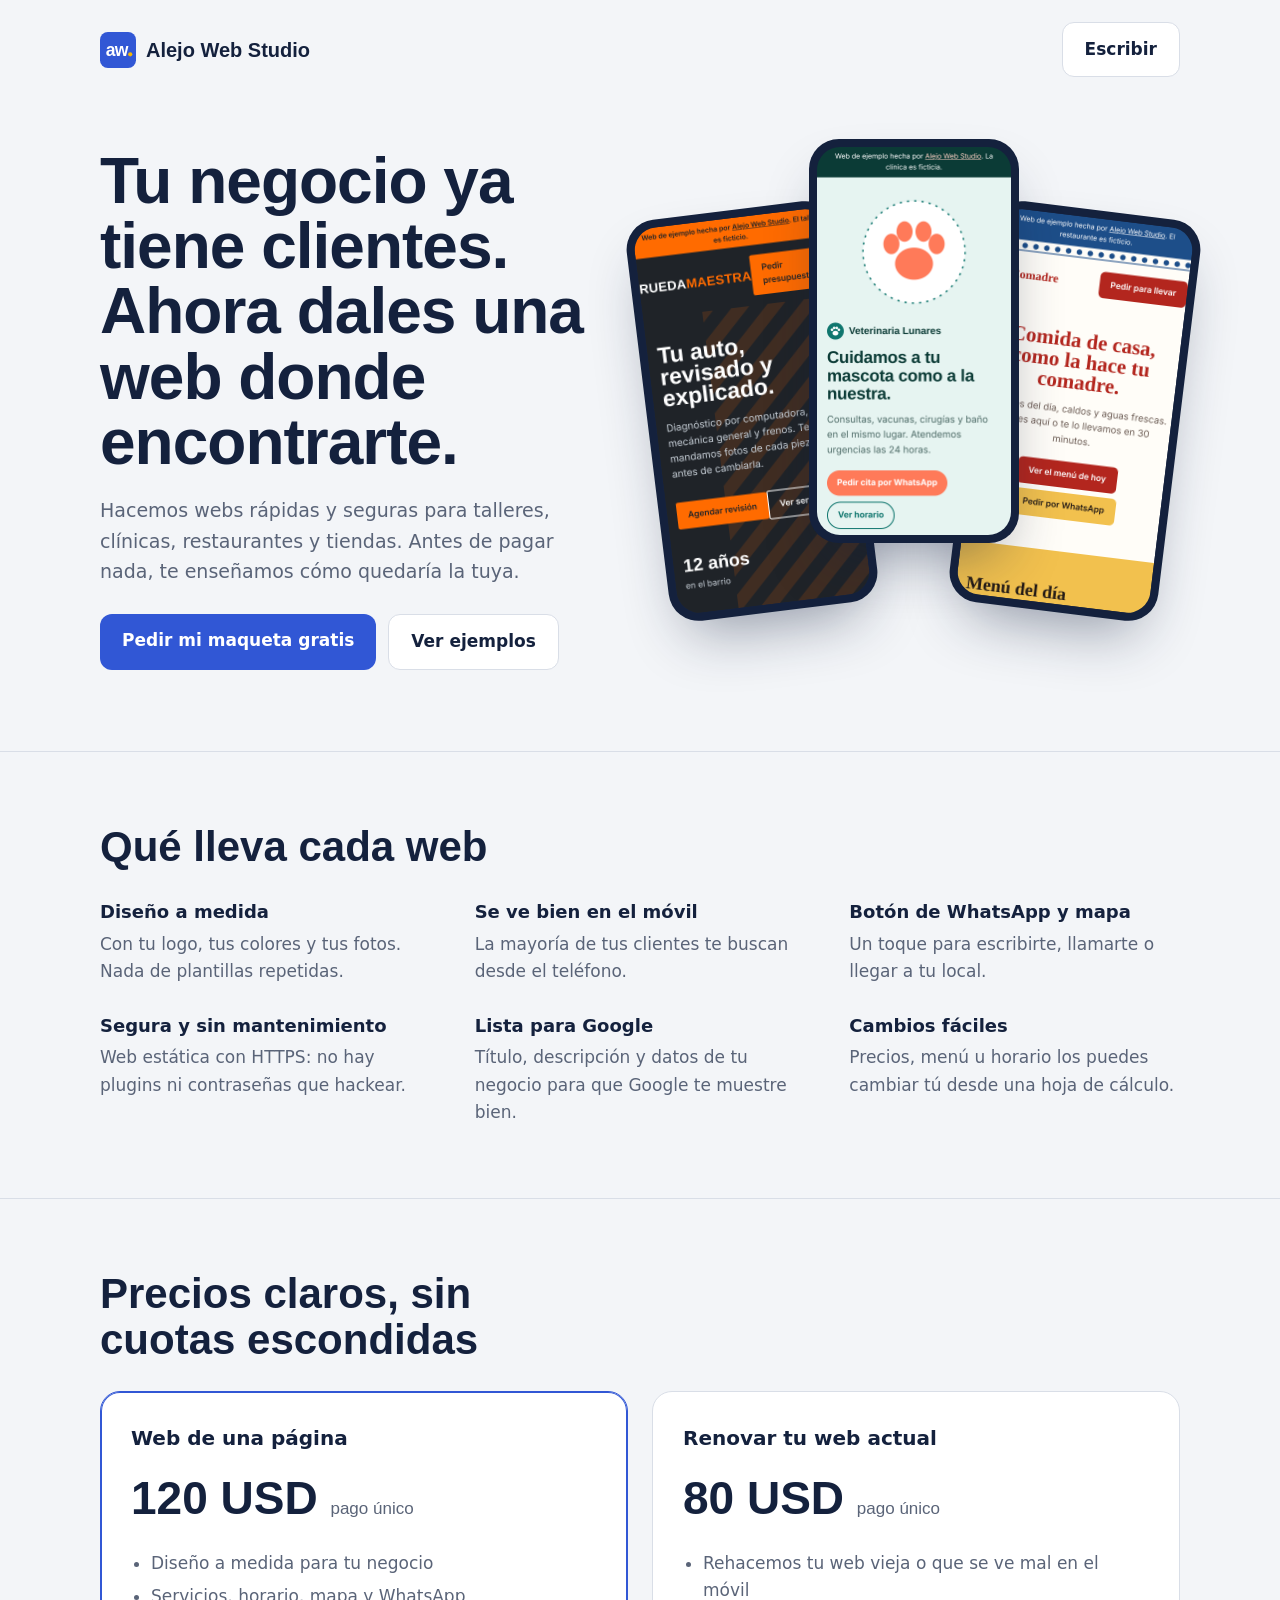
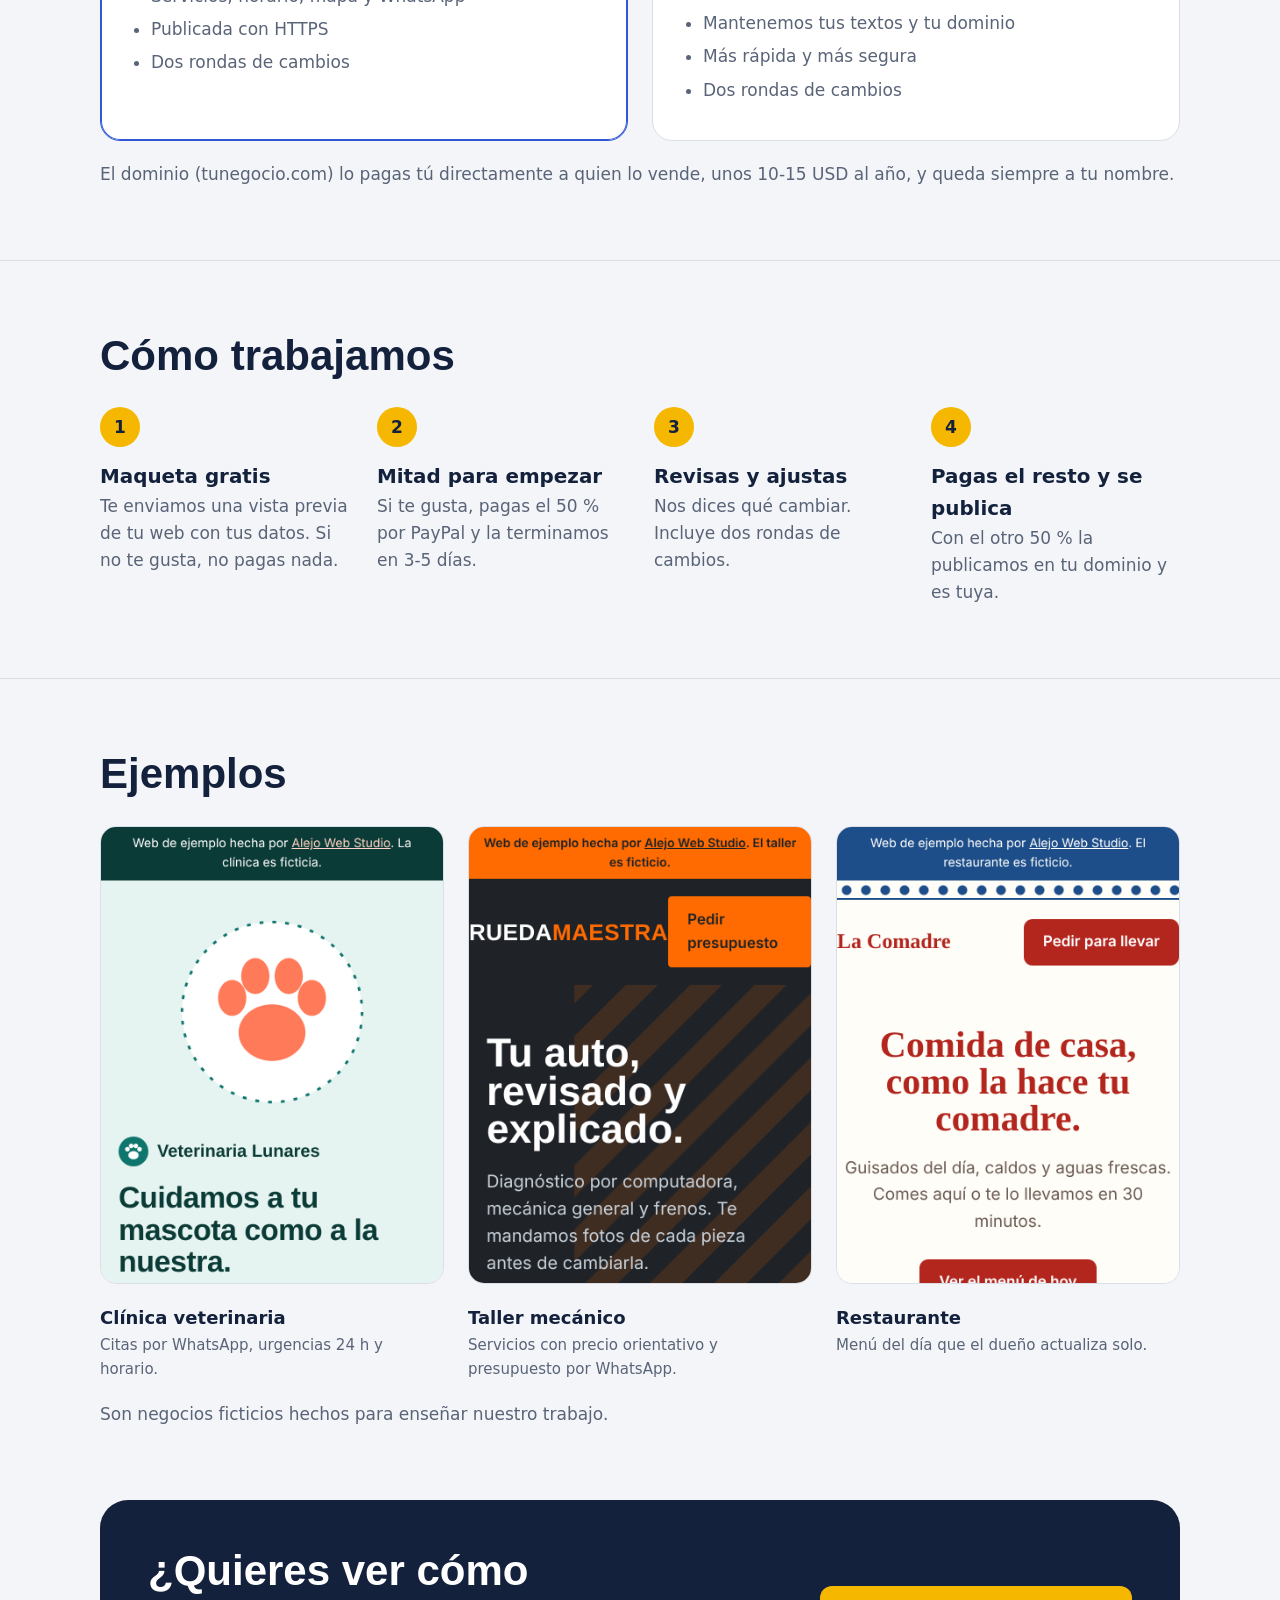
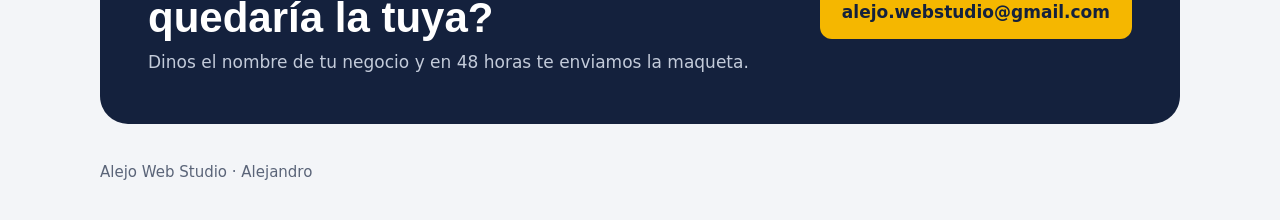
==== index.html @ 797b1cc1 "Add files via upload" ====
<!doctype html>
<html lang="es">
<head>
<meta charset="utf-8">
<meta name="viewport" content="width=device-width, initial-scale=1">
<meta http-equiv="Content-Security-Policy" content="default-src 'self'; style-src 'self' 'unsafe-inline' https://fonts.googleapis.com; font-src https://fonts.gstatic.com; img-src 'self' data:; script-src 'none'; base-uri 'self'; form-action 'none'">
<meta name="referrer" content="strict-origin-when-cross-origin">
<title>Alejo Web Studio · Webs para pequeños negocios</title>
<meta name="description" content="Hacemos webs rápidas y seguras para pequeños negocios de Latinoamérica y España. Te enseñamos una maqueta gratis antes de pagar nada.">
<link rel="icon" href="img/logo.svg" type="image/svg+xml">
<meta property="og:title" content="Alejo Web Studio">
<meta property="og:description" content="Webs para pequeños negocios. Maqueta gratis antes de pagar.">
<meta property="og:image" content="img/logo.png">
<link rel="preconnect" href="https://fonts.googleapis.com"><link rel="preconnect" href="https://fonts.gstatic.com" crossorigin>
<link href="https://fonts.googleapis.com/css2?family=Bricolage+Grotesque:opsz,wght@12..96,600;12..96,800&family=Figtree:wght@400;500;600&display=swap" rel="stylesheet">
<style>
:root{--fog:#F3F5F8;--ink:#14213D;--cobalt:#3157D5;--marigold:#F5B700;--slate:#5A6478;--line:#D9DEE7;--white:#fff}
*{box-sizing:border-box;margin:0}
body{font-family:Figtree,system-ui,sans-serif;background:var(--fog);color:var(--ink);line-height:1.6;font-size:17px}
a{color:var(--cobalt)}
:focus-visible{outline:3px solid var(--marigold);outline-offset:3px}
.wrap{max-width:1120px;margin:0 auto;padding:0 20px}
nav{display:flex;justify-content:space-between;align-items:center;padding:22px 0}
.brand{display:flex;align-items:center;gap:10px;font-family:"Bricolage Grotesque",sans-serif;font-weight:800;font-size:20px;color:var(--ink);text-decoration:none}
.brand img{width:36px;height:36px}
.btn{display:inline-block;background:var(--cobalt);color:#fff;text-decoration:none;font-weight:600;padding:13px 22px;border-radius:12px}
.btn.soft{background:var(--white);color:var(--ink);border:1.5px solid var(--line)}
.hero{display:grid;grid-template-columns:1fr 1.05fr;gap:40px;align-items:center;padding:40px 0 72px}
h1{font-family:"Bricolage Grotesque",sans-serif;font-weight:800;font-size:clamp(38px,5.4vw,64px);line-height:1.02;letter-spacing:-1px}
.lead{font-size:19px;color:var(--slate);margin:20px 0 28px;max-width:38ch}
.hero .actions{display:flex;gap:12px;flex-wrap:wrap}
.phones{position:relative;height:540px}
.phone{position:absolute;width:210px;border-radius:30px;background:var(--ink);padding:8px;box-shadow:0 30px 60px -20px rgba(20,33,61,.45)}
.phone img{display:block;width:100%;border-radius:23px}
.phone:nth-child(1){left:0;top:70px;transform:rotate(-7deg)}
.phone:nth-child(2){left:calc(50% - 105px);top:0;z-index:2}
.phone:nth-child(3){right:0;top:70px;transform:rotate(7deg)}
section{padding:72px 0;border-top:1px solid var(--line)}
h2{font-family:"Bricolage Grotesque",sans-serif;font-weight:800;font-size:clamp(30px,3.6vw,42px);line-height:1.1;margin-bottom:28px;max-width:20ch}
.incl{display:grid;grid-template-columns:repeat(auto-fit,minmax(250px,1fr));gap:26px 44px}
.incl h3{font-size:18px;margin-bottom:4px}
.incl p{color:var(--slate)}
.prices{display:grid;grid-template-columns:1fr 1fr;gap:24px}
.plan{background:var(--white);border:1.5px solid var(--line);border-radius:20px;padding:30px}
.plan.main{border-color:var(--cobalt);box-shadow:inset 0 0 0 1px var(--cobalt)}
.plan h3{font-size:20px}
.amount{font-family:"Bricolage Grotesque",sans-serif;font-weight:800;font-size:46px;margin:8px 0 2px}
.amount small{font-size:17px;font-family:Figtree,sans-serif;font-weight:500;color:var(--slate)}
.plan ul{padding-left:20px;margin-top:14px;color:var(--slate)}
.plan li{margin:6px 0}
.extra{margin-top:20px;color:var(--slate)}
.steps{display:grid;grid-template-columns:repeat(4,1fr);gap:28px;counter-reset:s}
.steps div{counter-increment:s}
.steps div:before{content:counter(s);display:grid;place-items:center;width:40px;height:40px;border-radius:50%;background:var(--marigold);font-weight:800;margin-bottom:14px}
.steps p{color:var(--slate)}
.work{display:grid;grid-template-columns:repeat(3,1fr);gap:24px}
.work a{display:block;text-decoration:none;color:var(--ink)}
.work img{width:100%;aspect-ratio:3/4;object-fit:cover;object-position:top;border-radius:16px;border:1.5px solid var(--line);background:#fff}
.work h3{margin-top:12px;font-size:18px}
.work p{color:var(--slate);font-size:15px}
.contact{background:var(--ink);color:#fff;border-radius:28px;padding:48px;display:flex;justify-content:space-between;align-items:center;gap:28px;flex-wrap:wrap}
.contact h2{margin:0 0 8px}
.contact p{color:#C3CBDA}
.contact .btn{background:var(--marigold);color:var(--ink)}
footer{padding:36px 0;color:var(--slate);font-size:15px}
@media (max-width:860px){.hero,.prices{grid-template-columns:1fr}.phones{height:420px}.phone{width:160px}.phone:nth-child(2){left:calc(50% - 80px)}.steps,.work{grid-template-columns:1fr 1fr}}
@media (max-width:520px){.steps,.work{grid-template-columns:1fr}.phones{height:340px}.phone{width:130px;border-radius:22px;padding:6px}.phone img{border-radius:17px}.phone:nth-child(2){left:calc(50% - 65px)}.contact{padding:30px}}
</style>
</head>
<body>
<div class="wrap">
  <nav>
    <a class="brand" href="./"><img src="img/logo.svg" alt="">Alejo Web Studio</a>
    <a class="btn soft" href="mailto:alejo.webstudio@gmail.com">Escribir</a>
  </nav>

  <div class="hero">
    <div>
      <h1>Tu negocio ya tiene clientes. Ahora dales una web donde encontrarte.</h1>
      <p class="lead">Hacemos webs rápidas y seguras para talleres, clínicas, restaurantes y tiendas. Antes de pagar nada, te enseñamos cómo quedaría la tuya.</p>
      <div class="actions">
        <a class="btn" href="mailto:alejo.webstudio@gmail.com?subject=Quiero%20ver%20la%20maqueta%20de%20mi%20web">Pedir mi maqueta gratis</a>
        <a class="btn soft" href="#ejemplos">Ver ejemplos</a>
      </div>
    </div>
    <div class="phones" aria-hidden="true">
      <div class="phone"><img src="img/taller.png" alt=""></div>
      <div class="phone"><img src="img/veterinaria.png" alt=""></div>
      <div class="phone"><img src="img/restaurante.png" alt=""></div>
    </div>
  </div>
</div>

<section>
  <div class="wrap">
    <h2>Qué lleva cada web</h2>
    <div class="incl">
      <div><h3>Diseño a medida</h3><p>Con tu logo, tus colores y tus fotos. Nada de plantillas repetidas.</p></div>
      <div><h3>Se ve bien en el móvil</h3><p>La mayoría de tus clientes te buscan desde el teléfono.</p></div>
      <div><h3>Botón de WhatsApp y mapa</h3><p>Un toque para escribirte, llamarte o llegar a tu local.</p></div>
      <div><h3>Segura y sin mantenimiento</h3><p>Web estática con HTTPS: no hay plugins ni contraseñas que hackear.</p></div>
      <div><h3>Lista para Google</h3><p>Título, descripción y datos de tu negocio para que Google te muestre bien.</p></div>
      <div><h3>Cambios fáciles</h3><p>Precios, menú u horario los puedes cambiar tú desde una hoja de cálculo.</p></div>
    </div>
  </div>
</section>

<section>
  <div class="wrap">
    <h2>Precios claros, sin cuotas escondidas</h2>
    <div class="prices">
      <div class="plan main">
        <h3>Web de una página</h3>
        <p class="amount">120 USD <small>pago único</small></p>
        <ul><li>Diseño a medida para tu negocio</li><li>Servicios, horario, mapa y WhatsApp</li><li>Publicada con HTTPS</li><li>Dos rondas de cambios</li></ul>
      </div>
      <div class="plan">
        <h3>Renovar tu web actual</h3>
        <p class="amount">80 USD <small>pago único</small></p>
        <ul><li>Rehacemos tu web vieja o que se ve mal en el móvil</li><li>Mantenemos tus textos y tu dominio</li><li>Más rápida y más segura</li><li>Dos rondas de cambios</li></ul>
      </div>
    </div>
    <p class="extra">El dominio (tunegocio.com) lo pagas tú directamente a quien lo vende, unos 10-15 USD al año, y queda siempre a tu nombre.</p>
  </div>
</section>

<section>
  <div class="wrap">
    <h2>Cómo trabajamos</h2>
    <div class="steps">
      <div><h3>Maqueta gratis</h3><p>Te enviamos una vista previa de tu web con tus datos. Si no te gusta, no pagas nada.</p></div>
      <div><h3>Mitad para empezar</h3><p>Si te gusta, pagas el 50 % por PayPal y la terminamos en 3-5 días.</p></div>
      <div><h3>Revisas y ajustas</h3><p>Nos dices qué cambiar. Incluye dos rondas de cambios.</p></div>
      <div><h3>Pagas el resto y se publica</h3><p>Con el otro 50 % la publicamos en tu dominio y es tuya.</p></div>
    </div>
  </div>
</section>

<section id="ejemplos">
  <div class="wrap">
    <h2>Ejemplos</h2>
    <div class="work">
      <a href="demos/veterinaria/"><img src="img/veterinaria.png" alt="Web de ejemplo de una clínica veterinaria"><h3>Clínica veterinaria</h3><p>Citas por WhatsApp, urgencias 24 h y horario.</p></a>
      <a href="demos/taller/"><img src="img/taller.png" alt="Web de ejemplo de un taller mecánico"><h3>Taller mecánico</h3><p>Servicios con precio orientativo y presupuesto por WhatsApp.</p></a>
      <a href="demos/restaurante/"><img src="img/restaurante.png" alt="Web de ejemplo de un restaurante"><h3>Restaurante</h3><p>Menú del día que el dueño actualiza solo.</p></a>
    </div>
    <p class="extra">Son negocios ficticios hechos para enseñar nuestro trabajo.</p>
  </div>
</section>

<div class="wrap">
  <div class="contact">
    <div><h2>¿Quieres ver cómo quedaría la tuya?</h2><p>Dinos el nombre de tu negocio y en 48 horas te enviamos la maqueta.</p></div>
    <a class="btn" href="mailto:alejo.webstudio@gmail.com?subject=Quiero%20ver%20la%20maqueta%20de%20mi%20web">alejo.webstudio@gmail.com</a>
  </div>
</div>
<footer><div class="wrap">Alejo Web Studio · Alejandro</div></footer>
</body>
</html>
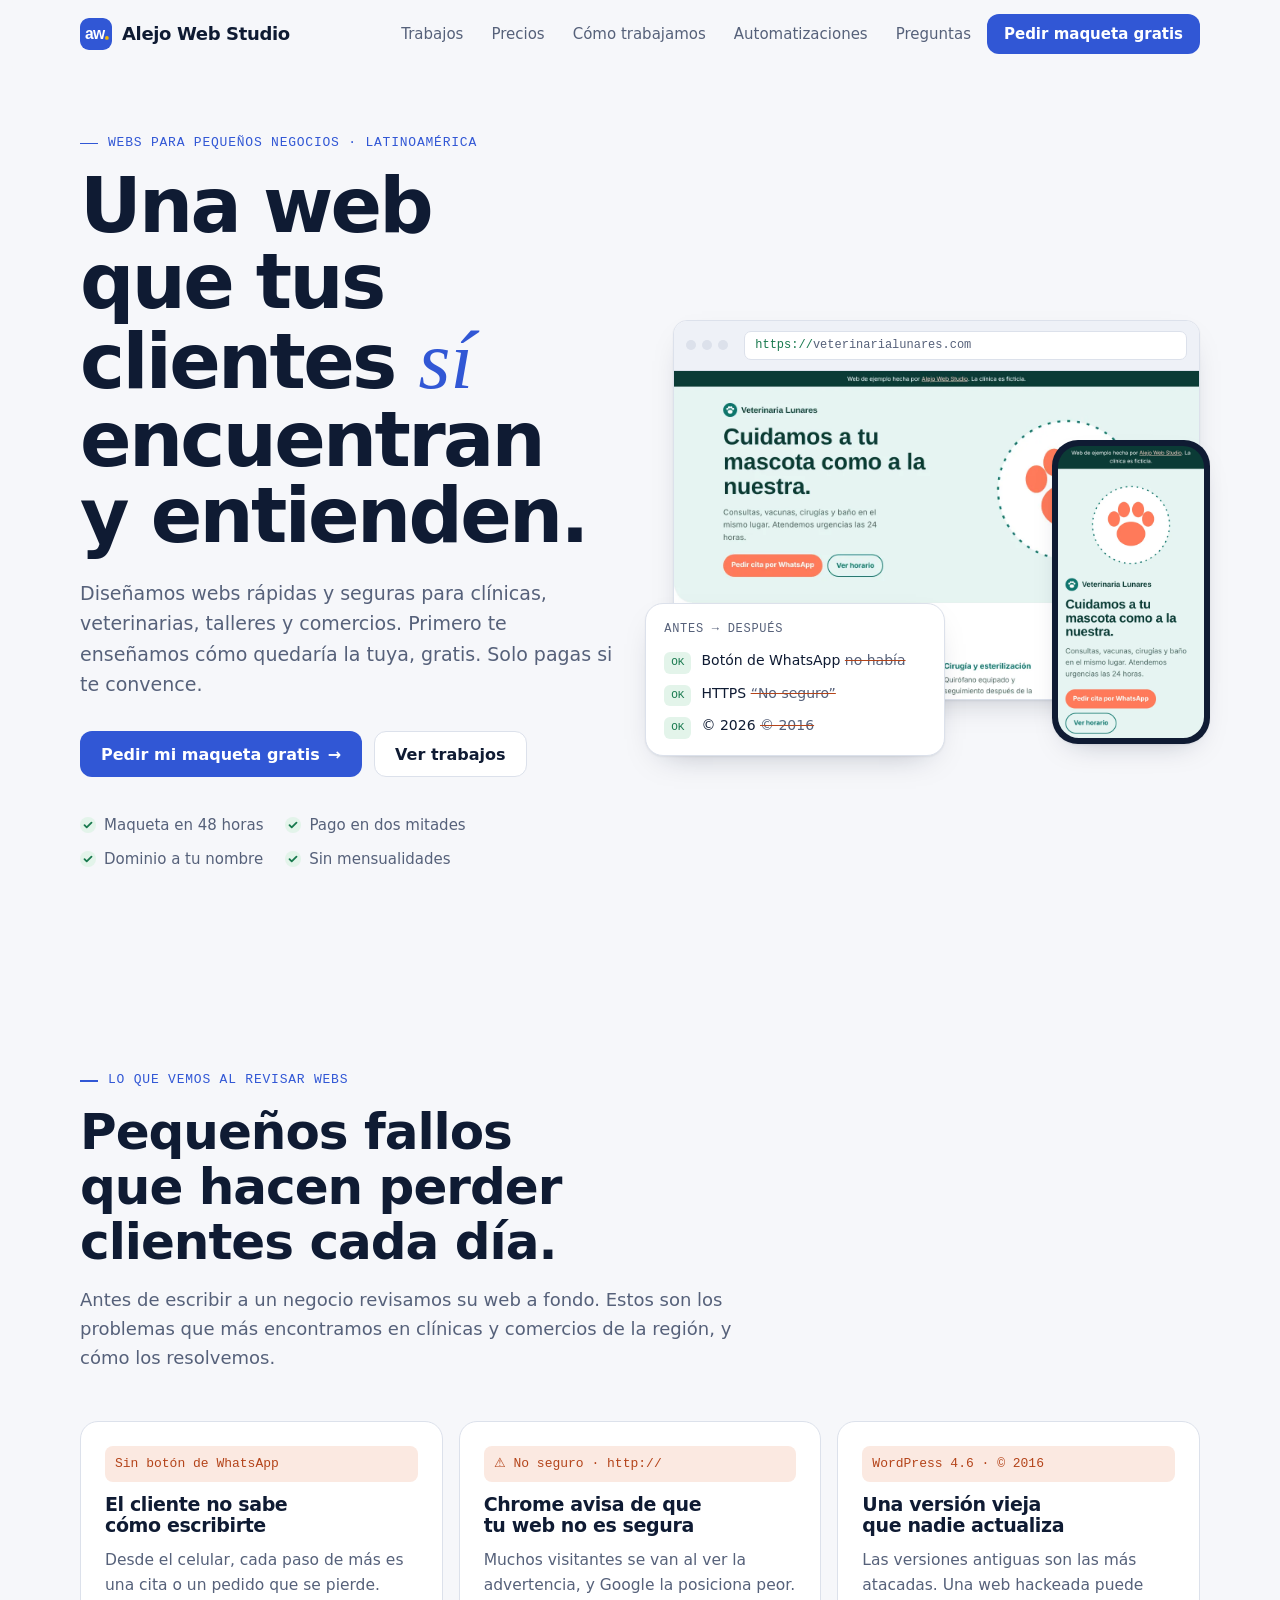
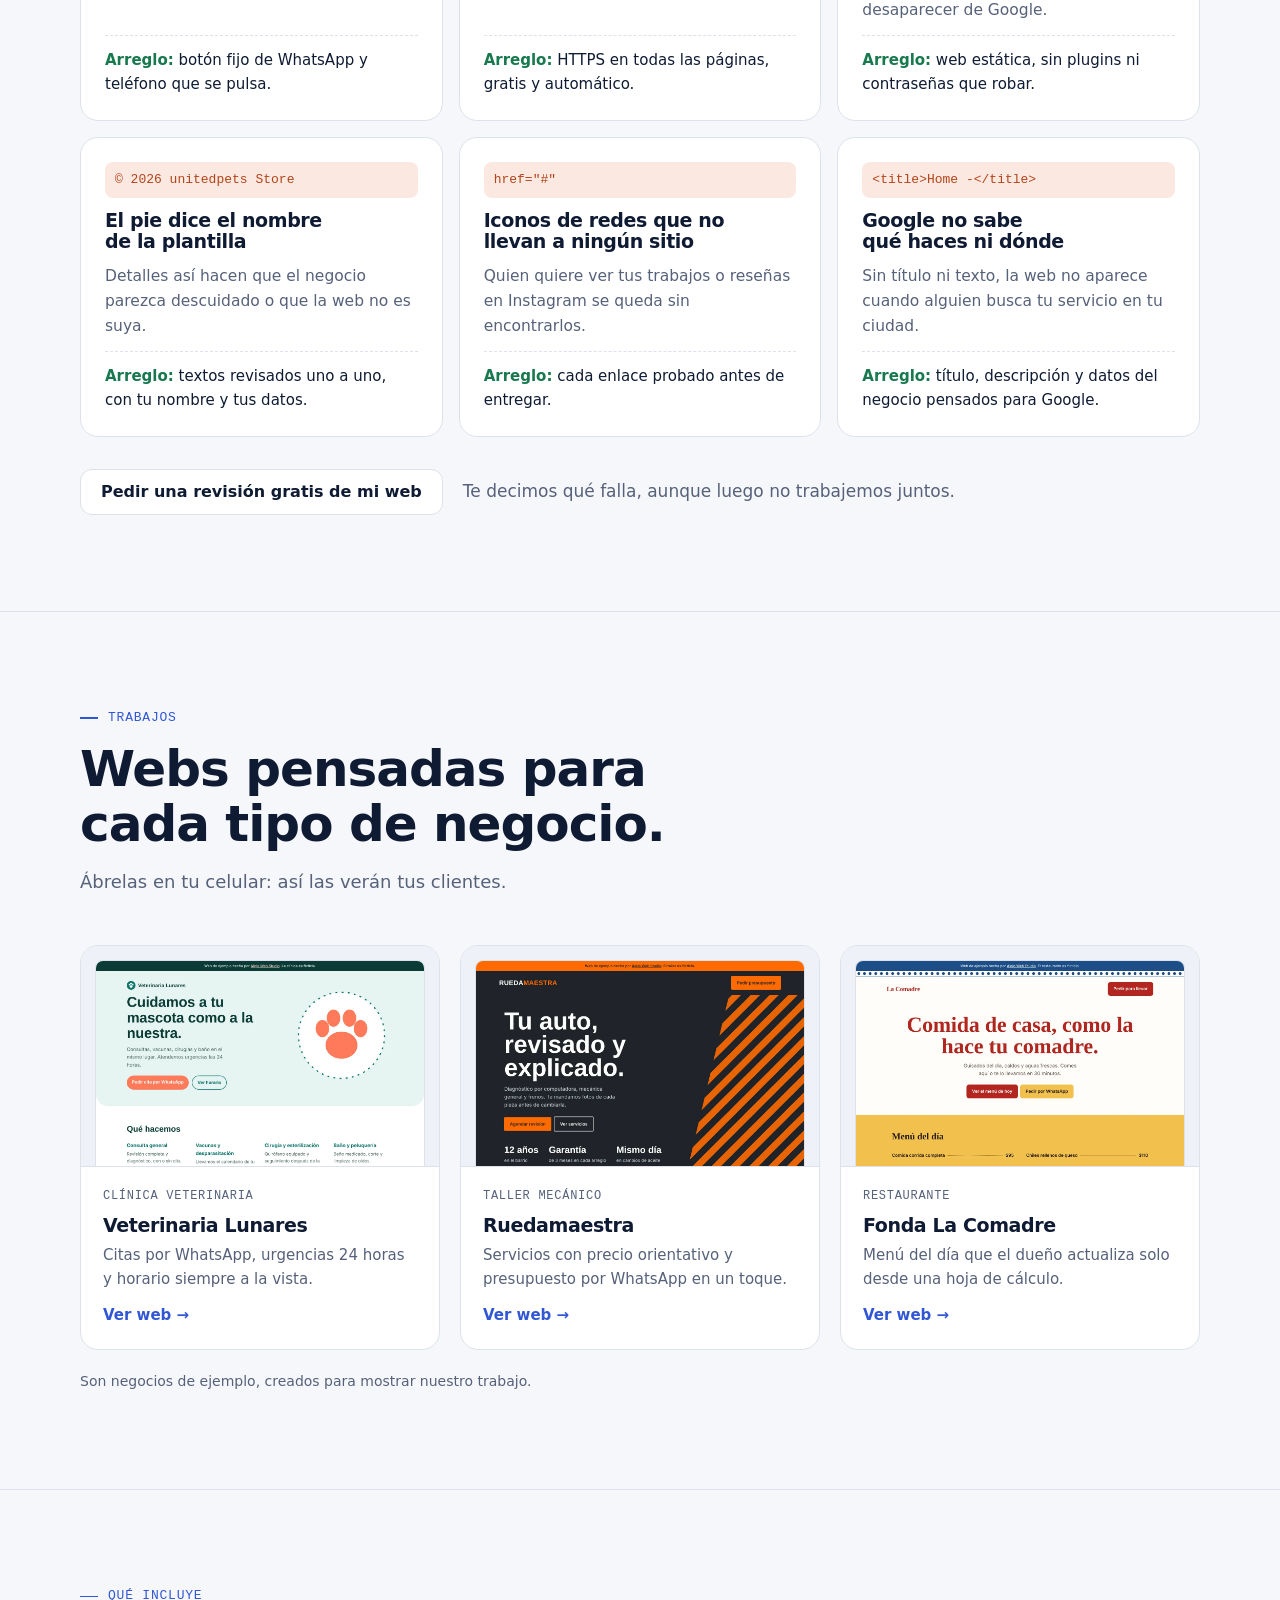
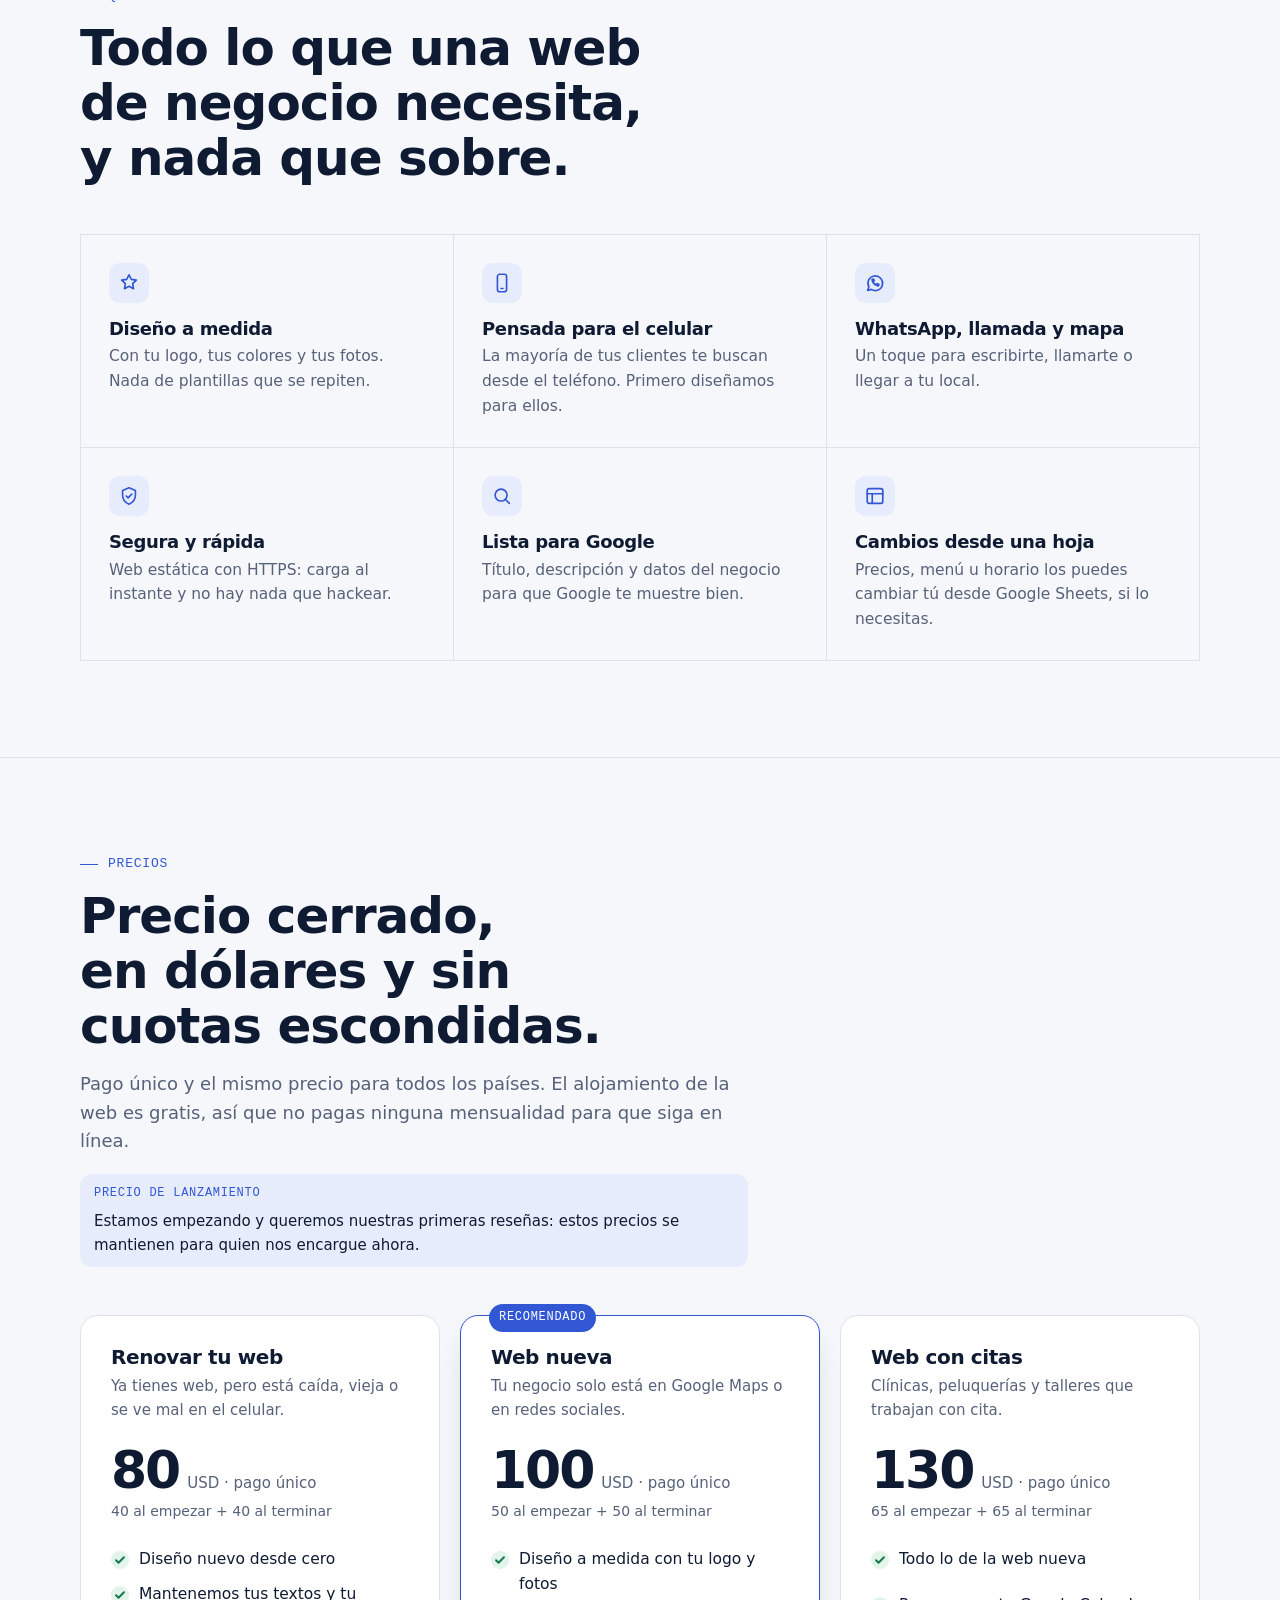
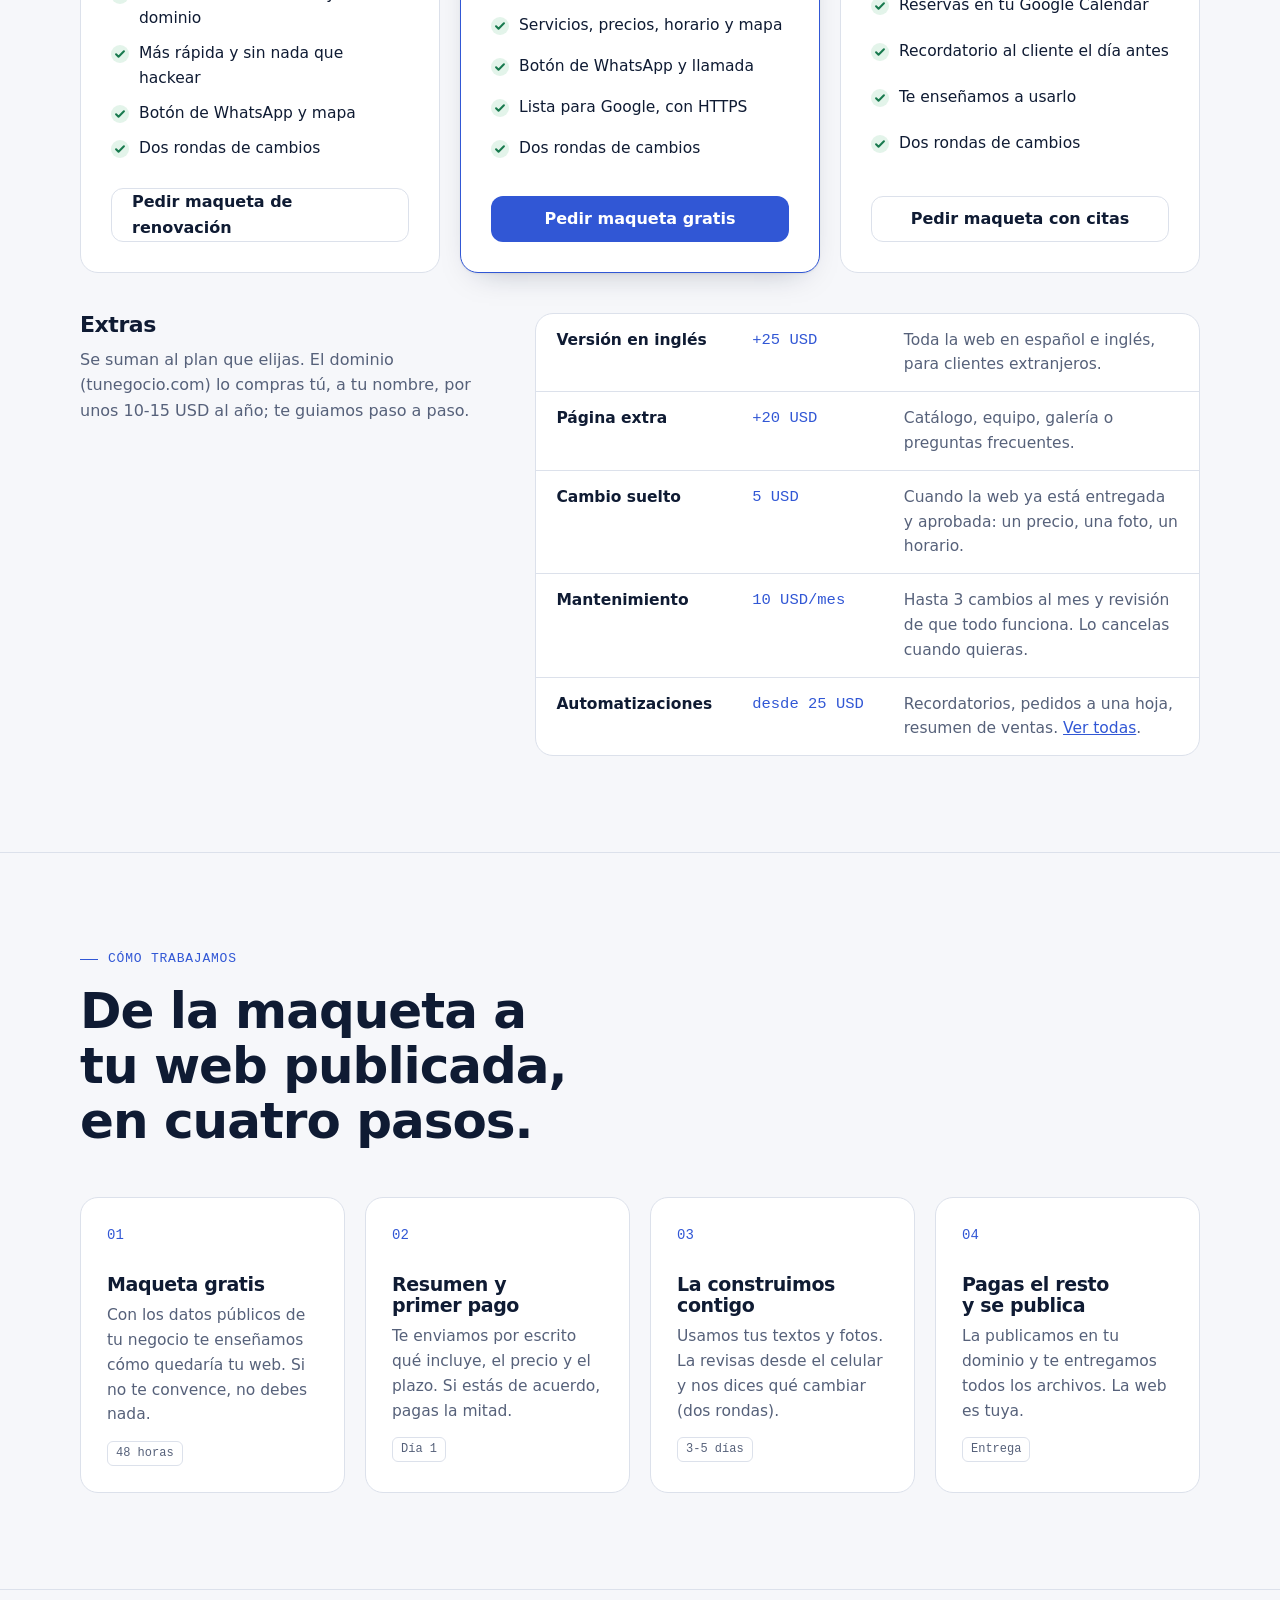
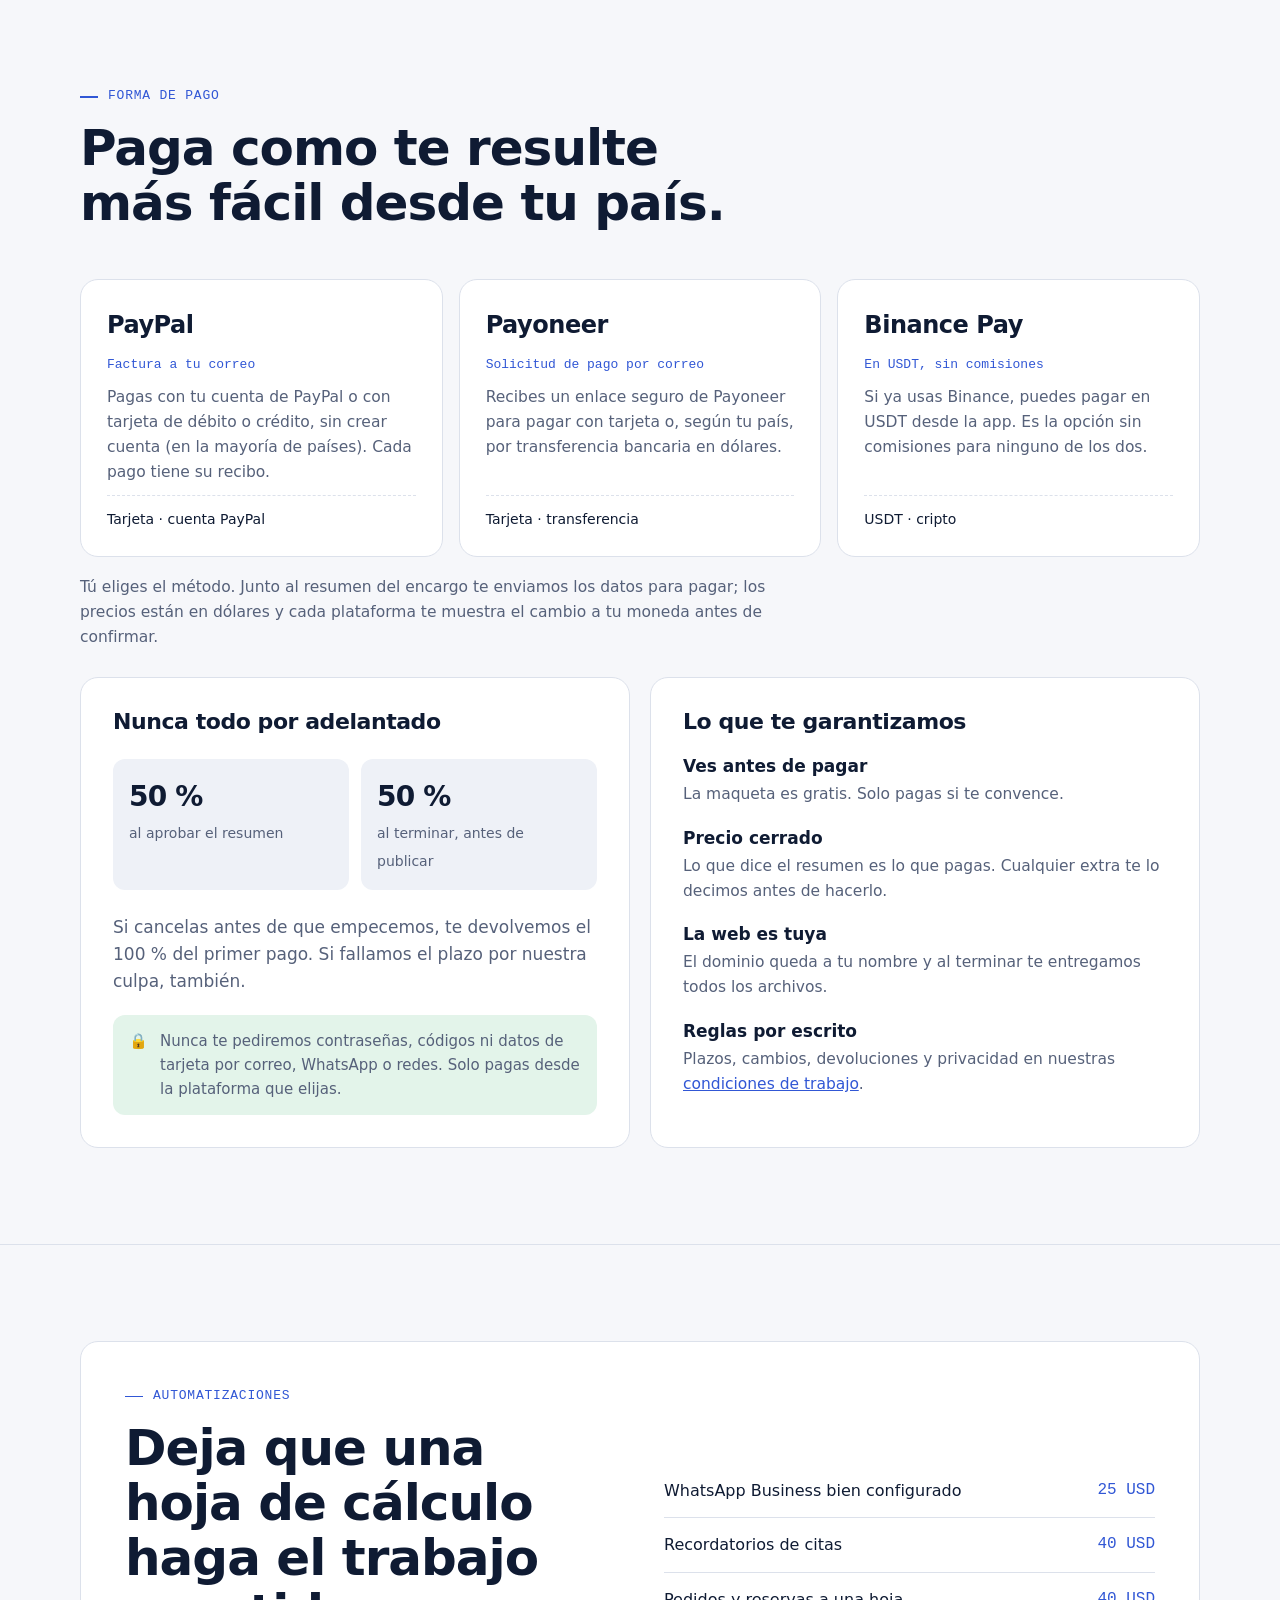
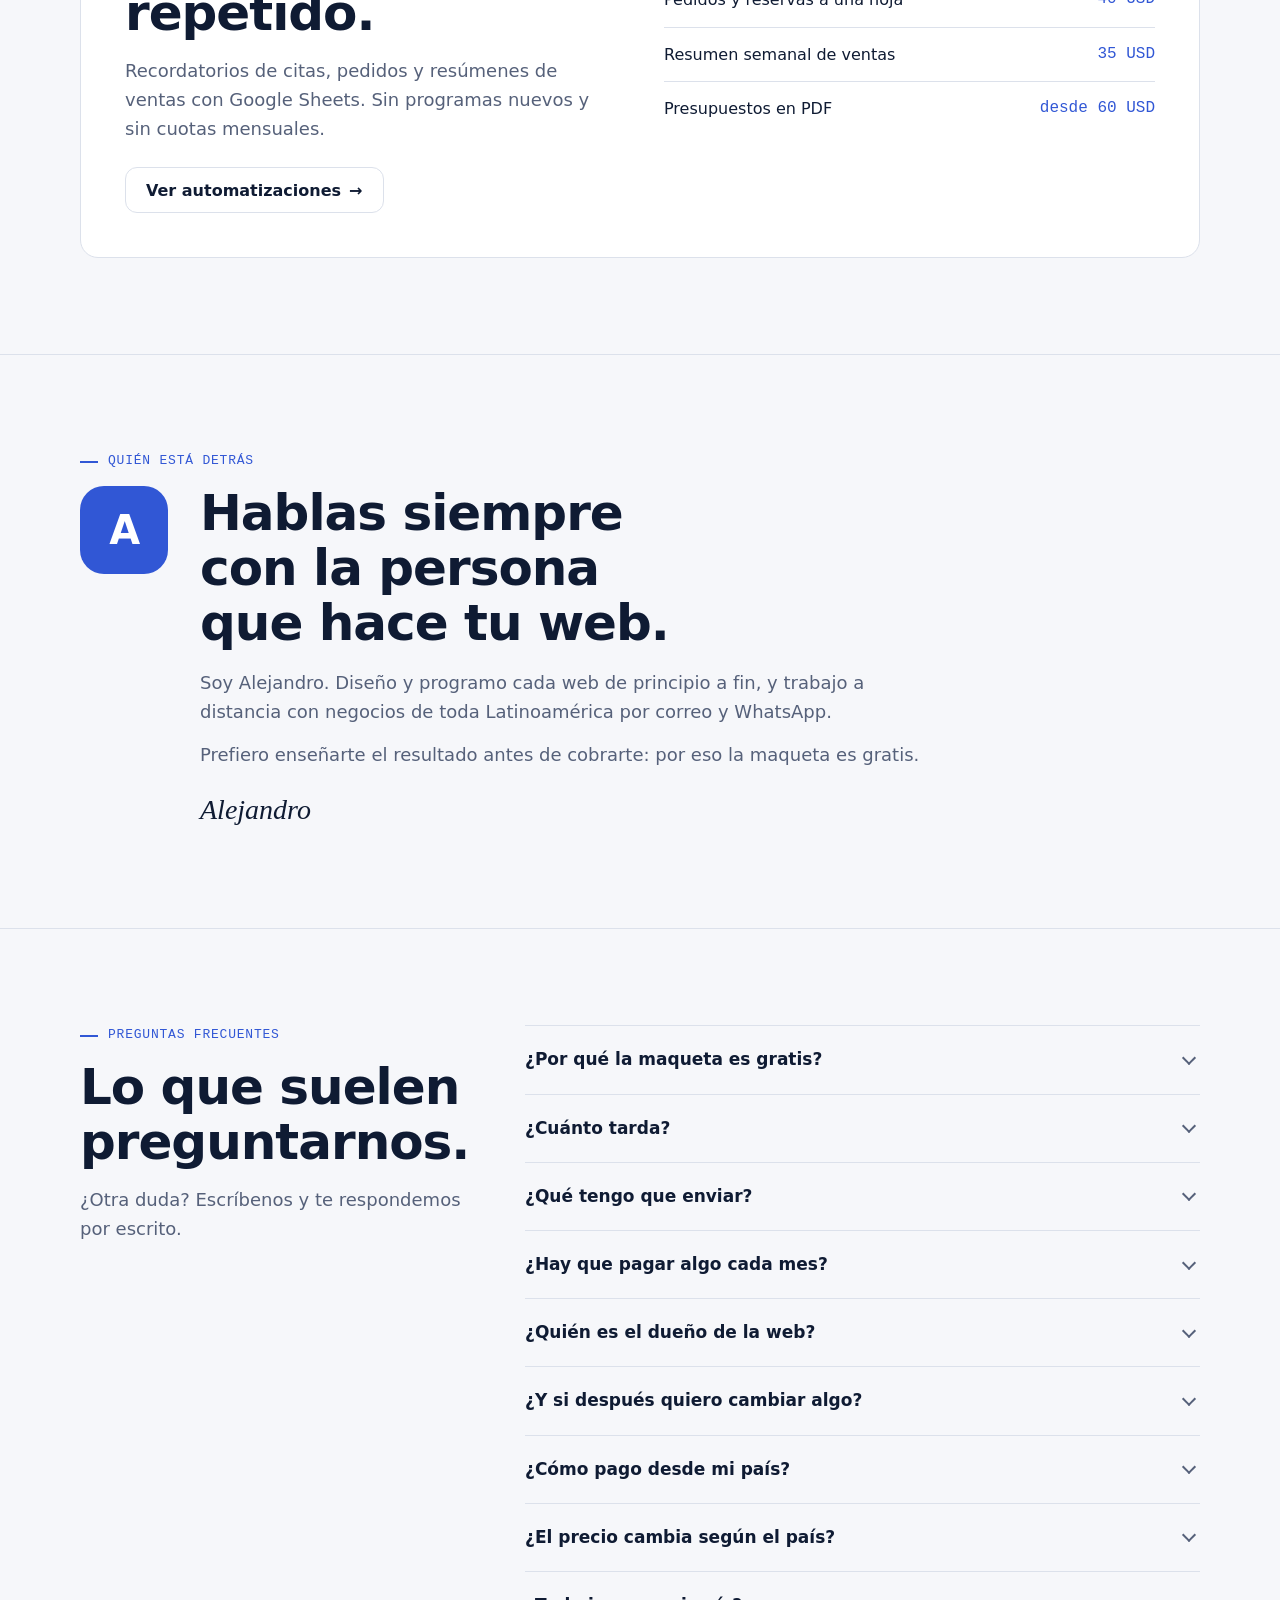
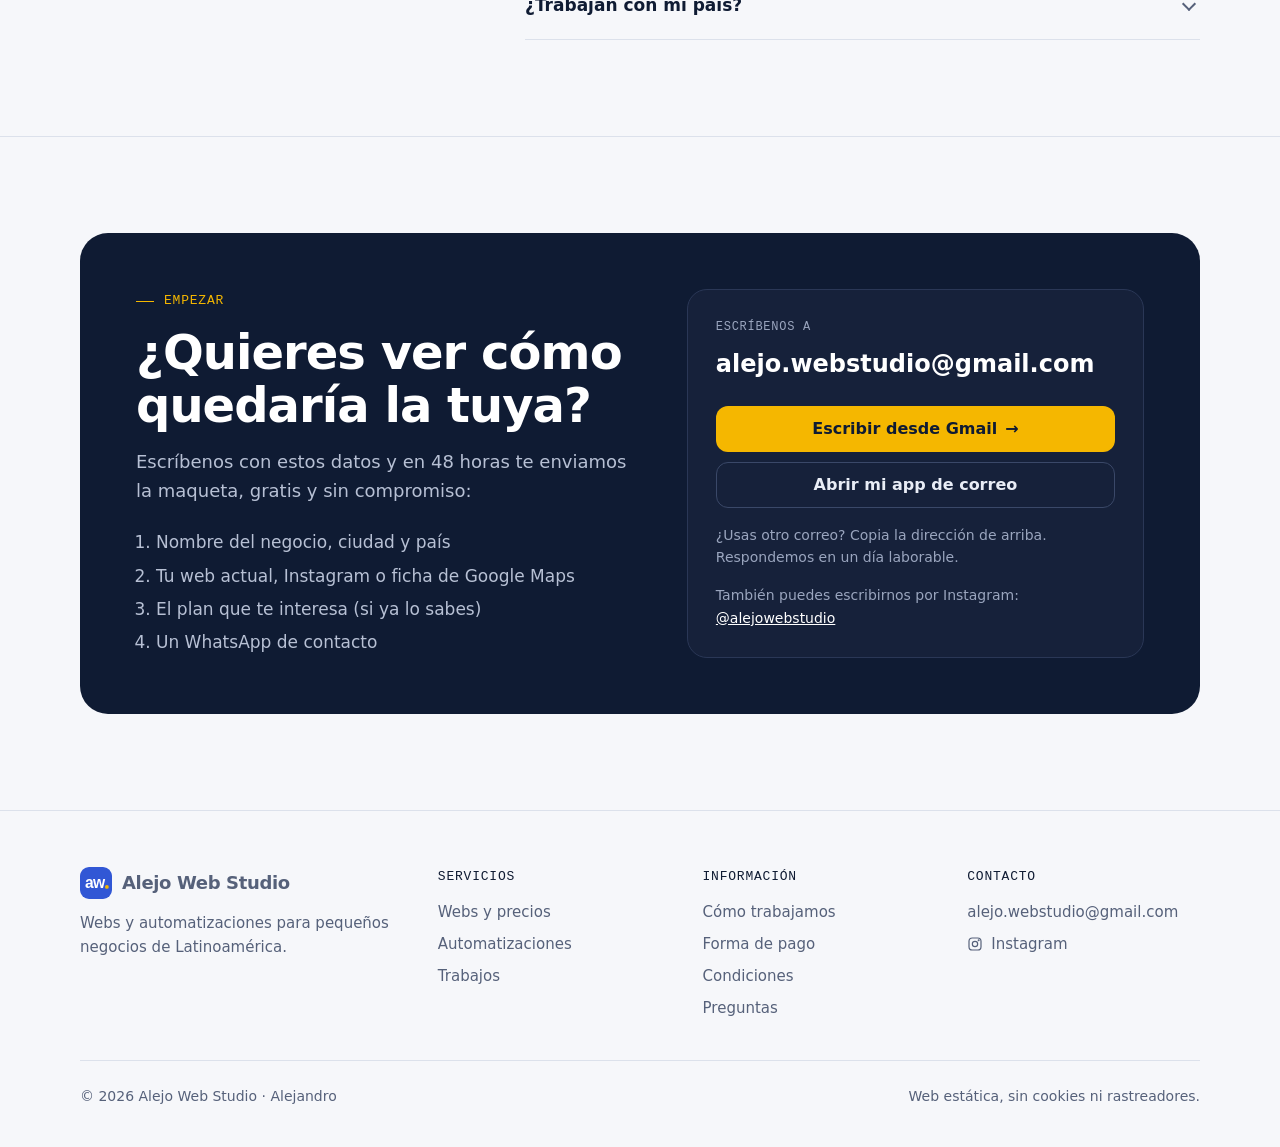
==== commit 04fbe158: "Add files via upload" ====
--- a/index.html
+++ b/index.html
@@ -2,158 +2,547 @@
 <html lang="es">
 <head>
 <meta charset="utf-8">
-<meta name="viewport" content="width=device-width, initial-scale=1">
-<meta http-equiv="Content-Security-Policy" content="default-src 'self'; style-src 'self' 'unsafe-inline' https://fonts.googleapis.com; font-src https://fonts.gstatic.com; img-src 'self' data:; script-src 'none'; base-uri 'self'; form-action 'none'">
+<meta name="viewport" content="width=device-width, initial-scale=1, viewport-fit=cover">
+<meta http-equiv="Content-Security-Policy" content="default-src 'self'; style-src 'self' 'unsafe-inline' https://fonts.googleapis.com; font-src https://fonts.gstatic.com; img-src 'self' data:; script-src 'none'; base-uri 'self'; form-action 'none'; object-src 'none'">
 <meta name="referrer" content="strict-origin-when-cross-origin">
-<title>Alejo Web Studio · Webs para pequeños negocios</title>
-<meta name="description" content="Hacemos webs rápidas y seguras para pequeños negocios de Latinoamérica y España. Te enseñamos una maqueta gratis antes de pagar nada.">
+<title>Alejo Web Studio · Webs para pequeños negocios de Latinoamérica</title>
+<meta name="description" content="Diseñamos webs rápidas y seguras para clínicas, veterinarias, talleres y comercios de Latinoamérica. Primero ves una maqueta gratis; solo pagas si te convence.">
+<meta name="theme-color" content="#F6F7FA" media="(prefers-color-scheme: light)">
+<meta name="theme-color" content="#0A1120" media="(prefers-color-scheme: dark)">
 <link rel="icon" href="img/logo.svg" type="image/svg+xml">
-<meta property="og:title" content="Alejo Web Studio">
-<meta property="og:description" content="Webs para pequeños negocios. Maqueta gratis antes de pagar.">
-<meta property="og:image" content="img/logo.png">
+<link rel="apple-touch-icon" href="img/logo.png">
+<link rel="canonical" href="https://alejowebstudio.github.io/">
+<meta property="og:type" content="website">
+<meta property="og:locale" content="es_419">
+<meta property="og:site_name" content="Alejo Web Studio">
+<meta property="og:title" content="Alejo Web Studio · Webs para pequeños negocios">
+<meta property="og:description" content="Primero ves una maqueta gratis de tu web. Solo pagas si te convence.">
+<meta property="og:url" content="https://alejowebstudio.github.io/">
+<meta property="og:image" content="https://alejowebstudio.github.io/img/og.png">
+<meta name="twitter:card" content="summary_large_image">
 <link rel="preconnect" href="https://fonts.googleapis.com"><link rel="preconnect" href="https://fonts.gstatic.com" crossorigin>
-<link href="https://fonts.googleapis.com/css2?family=Bricolage+Grotesque:opsz,wght@12..96,600;12..96,800&family=Figtree:wght@400;500;600&display=swap" rel="stylesheet">
+<link rel="stylesheet" href="https://fonts.googleapis.com/css2?family=Geist:wght@400;500;600;700&family=Geist+Mono:wght@400;500&family=Instrument+Serif:ital@1&display=swap">
+<link rel="stylesheet" href="assets/site.css">
 <style>
-:root{--fog:#F3F5F8;--ink:#14213D;--cobalt:#3157D5;--marigold:#F5B700;--slate:#5A6478;--line:#D9DEE7;--white:#fff}
-*{box-sizing:border-box;margin:0}
-body{font-family:Figtree,system-ui,sans-serif;background:var(--fog);color:var(--ink);line-height:1.6;font-size:17px}
-a{color:var(--cobalt)}
-:focus-visible{outline:3px solid var(--marigold);outline-offset:3px}
-.wrap{max-width:1120px;margin:0 auto;padding:0 20px}
-nav{display:flex;justify-content:space-between;align-items:center;padding:22px 0}
-.brand{display:flex;align-items:center;gap:10px;font-family:"Bricolage Grotesque",sans-serif;font-weight:800;font-size:20px;color:var(--ink);text-decoration:none}
-.brand img{width:36px;height:36px}
-.btn{display:inline-block;background:var(--cobalt);color:#fff;text-decoration:none;font-weight:600;padding:13px 22px;border-radius:12px}
-.btn.soft{background:var(--white);color:var(--ink);border:1.5px solid var(--line)}
-.hero{display:grid;grid-template-columns:1fr 1.05fr;gap:40px;align-items:center;padding:40px 0 72px}
-h1{font-family:"Bricolage Grotesque",sans-serif;font-weight:800;font-size:clamp(38px,5.4vw,64px);line-height:1.02;letter-spacing:-1px}
-.lead{font-size:19px;color:var(--slate);margin:20px 0 28px;max-width:38ch}
-.hero .actions{display:flex;gap:12px;flex-wrap:wrap}
-.phones{position:relative;height:540px}
-.phone{position:absolute;width:210px;border-radius:30px;background:var(--ink);padding:8px;box-shadow:0 30px 60px -20px rgba(20,33,61,.45)}
-.phone img{display:block;width:100%;border-radius:23px}
-.phone:nth-child(1){left:0;top:70px;transform:rotate(-7deg)}
-.phone:nth-child(2){left:calc(50% - 105px);top:0;z-index:2}
-.phone:nth-child(3){right:0;top:70px;transform:rotate(7deg)}
-section{padding:72px 0;border-top:1px solid var(--line)}
-h2{font-family:"Bricolage Grotesque",sans-serif;font-weight:800;font-size:clamp(30px,3.6vw,42px);line-height:1.1;margin-bottom:28px;max-width:20ch}
-.incl{display:grid;grid-template-columns:repeat(auto-fit,minmax(250px,1fr));gap:26px 44px}
-.incl h3{font-size:18px;margin-bottom:4px}
-.incl p{color:var(--slate)}
-.prices{display:grid;grid-template-columns:1fr 1fr;gap:24px}
-.plan{background:var(--white);border:1.5px solid var(--line);border-radius:20px;padding:30px}
-.plan.main{border-color:var(--cobalt);box-shadow:inset 0 0 0 1px var(--cobalt)}
-.plan h3{font-size:20px}
-.amount{font-family:"Bricolage Grotesque",sans-serif;font-weight:800;font-size:46px;margin:8px 0 2px}
-.amount small{font-size:17px;font-family:Figtree,sans-serif;font-weight:500;color:var(--slate)}
-.plan ul{padding-left:20px;margin-top:14px;color:var(--slate)}
-.plan li{margin:6px 0}
-.extra{margin-top:20px;color:var(--slate)}
-.steps{display:grid;grid-template-columns:repeat(4,1fr);gap:28px;counter-reset:s}
-.steps div{counter-increment:s}
-.steps div:before{content:counter(s);display:grid;place-items:center;width:40px;height:40px;border-radius:50%;background:var(--marigold);font-weight:800;margin-bottom:14px}
-.steps p{color:var(--slate)}
-.work{display:grid;grid-template-columns:repeat(3,1fr);gap:24px}
-.work a{display:block;text-decoration:none;color:var(--ink)}
-.work img{width:100%;aspect-ratio:3/4;object-fit:cover;object-position:top;border-radius:16px;border:1.5px solid var(--line);background:#fff}
-.work h3{margin-top:12px;font-size:18px}
-.work p{color:var(--slate);font-size:15px}
-.contact{background:var(--ink);color:#fff;border-radius:28px;padding:48px;display:flex;justify-content:space-between;align-items:center;gap:28px;flex-wrap:wrap}
-.contact h2{margin:0 0 8px}
-.contact p{color:#C3CBDA}
-.contact .btn{background:var(--marigold);color:var(--ink)}
-footer{padding:36px 0;color:var(--slate);font-size:15px}
-@media (max-width:860px){.hero,.prices{grid-template-columns:1fr}.phones{height:420px}.phone{width:160px}.phone:nth-child(2){left:calc(50% - 80px)}.steps,.work{grid-template-columns:1fr 1fr}}
-@media (max-width:520px){.steps,.work{grid-template-columns:1fr}.phones{height:340px}.phone{width:130px;border-radius:22px;padding:6px}.phone img{border-radius:17px}.phone:nth-child(2){left:calc(50% - 65px)}.contact{padding:30px}}
+/* Portada */
+.hero{padding-block:64px 88px;display:grid;grid-template-columns:1.02fr 1fr;gap:56px;align-items:center}
+.hero h1{font-size:clamp(42px,6vw,76px);font-weight:700;letter-spacing:-.035em;line-height:1}
+.hero h1 .serif{color:var(--brand);font-size:1.08em}
+.hero .lead{font-size:19px;color:var(--muted);margin-top:24px;max-width:46ch}
+.hero .actions{display:flex;flex-wrap:wrap;gap:12px;margin-top:32px}
+.facts{display:flex;flex-wrap:wrap;gap:10px 22px;margin-top:36px;padding:0;list-style:none;font-size:15px;color:var(--muted)}
+.facts li{display:flex;align-items:center;gap:8px}
+.facts li::before{content:"";width:16px;height:16px;border-radius:50%;background:var(--ok-soft) url("data:image/svg+xml,%3Csvg xmlns='http://www.w3.org/2000/svg' viewBox='0 0 16 16'%3E%3Cpath d='M4.5 8.2l2.2 2.2 4.8-4.8' fill='none' stroke='%2318794E' stroke-width='1.8' stroke-linecap='round' stroke-linejoin='round'/%3E%3C/svg%3E") center/16px no-repeat;flex:none}
+
+.stage{position:relative;min-width:0}
+.browser{background:var(--surface);border:1px solid var(--line);border-radius:14px;box-shadow:var(--shadow);overflow:hidden}
+.browser .bar{display:flex;align-items:center;gap:6px;padding:10px 12px;border-bottom:1px solid var(--line);background:var(--surface-2)}
+.browser .bar i{width:10px;height:10px;border-radius:50%;background:var(--line)}
+.browser .url{margin-left:10px;flex:1;min-width:0;font-family:var(--mono);font-size:12px;color:var(--muted);background:var(--surface);border:1px solid var(--line);border-radius:7px;padding:4px 10px;white-space:nowrap;overflow:hidden;text-overflow:ellipsis}
+.browser .url b{color:var(--ok);font-weight:500}
+.browser img{width:100%;aspect-ratio:16/10;object-fit:cover;object-position:top}
+.stage .phone{position:absolute;right:-10px;bottom:-44px;width:30%;max-width:170px;border-radius:26px;background:#0F1B33;padding:6px;box-shadow:var(--shadow)}
+.stage .phone img{border-radius:21px;aspect-ratio:1/2;object-fit:cover;object-position:top}
+.report{position:absolute;left:-28px;bottom:-56px;width:min(300px,64%);padding:16px 18px;box-shadow:var(--shadow)}
+.report .t{font-family:var(--mono);font-size:12px;color:var(--muted);text-transform:uppercase;letter-spacing:.06em;margin-bottom:10px}
+.report ul{list-style:none;margin:0;padding:0;display:grid;gap:8px;font-size:14px}
+.report li{display:flex;gap:10px;align-items:baseline}
+.report s{color:var(--muted);text-decoration-color:var(--bad)}
+.tag{font-family:var(--mono);font-size:11px;font-weight:500;padding:2px 7px;border-radius:6px;flex:none}
+.tag.ok{background:var(--ok-soft);color:var(--ok)}
+.tag.bad{background:var(--bad-soft);color:var(--bad)}
+
+/* Hallazgos */
+.finds{display:grid;grid-template-columns:repeat(3,1fr);gap:16px}
+.find{padding:24px;display:flex;flex-direction:column;gap:12px;min-width:0}
+.find .was{font-family:var(--mono);font-size:13px;color:var(--bad);background:var(--bad-soft);padding:8px 10px;border-radius:8px;overflow-wrap:anywhere}
+.find h3{font-size:19px;font-weight:600}
+.find p{color:var(--muted);font-size:15.5px}
+.find .fix{margin-top:auto;padding-top:12px;border-top:1px dashed var(--line);font-size:15px;color:var(--ink)}
+.find .fix b{color:var(--ok);font-weight:600}
+.cta-line{margin-top:32px;display:flex;flex-wrap:wrap;gap:12px 20px;align-items:center;color:var(--muted)}
+
+/* Trabajos */
+.works{display:grid;grid-template-columns:repeat(3,1fr);gap:20px}
+.work{display:flex;flex-direction:column;text-decoration:none;color:var(--ink);overflow:hidden;transition:transform .15s,box-shadow .15s,border-color .15s}
+.work:hover{transform:translateY(-3px);box-shadow:var(--shadow);border-color:var(--muted);color:var(--ink)}
+.work .shot{background:var(--surface-2);padding:14px 14px 0;border-bottom:1px solid var(--line)}
+.work .shot img{border-radius:8px 8px 0 0;aspect-ratio:16/10;object-fit:cover;object-position:top;border:1px solid var(--line);border-bottom:0}
+.work .body{padding:20px 22px 22px;display:grid;gap:8px}
+.work .kind{font-family:var(--mono);font-size:12px;color:var(--muted);text-transform:uppercase;letter-spacing:.06em}
+.work h3{font-size:19px;font-weight:600}
+.work p{color:var(--muted);font-size:15px}
+.work .go{font-weight:600;color:var(--brand);font-size:15px;margin-top:4px}
+.disclaimer{margin-top:20px;font-size:14px;color:var(--muted)}
+
+/* Incluye */
+.incl{display:grid;grid-template-columns:repeat(3,1fr);gap:0;border-top:1px solid var(--line);border-left:1px solid var(--line)}
+.incl div{padding:28px;border-right:1px solid var(--line);border-bottom:1px solid var(--line);min-width:0}
+.incl .ic{width:40px;height:40px;border-radius:11px;background:var(--brand-soft);display:grid;place-items:center;margin-bottom:16px}
+.incl .ic svg{width:22px;height:22px;stroke:var(--brand);fill:none;stroke-width:1.8;stroke-linecap:round;stroke-linejoin:round}
+.incl h3{font-size:18px;font-weight:600;margin-bottom:6px}
+.incl p{color:var(--muted);font-size:15.5px}
+
+/* Precios */
+.plans{display:grid;grid-template-columns:repeat(3,1fr);gap:20px;align-items:stretch}
+.plan{padding:30px;display:flex;flex-direction:column;position:relative;min-width:0}
+.plan.main{border:1.5px solid var(--brand);box-shadow:var(--shadow)}
+.plan .badge{position:absolute;top:-12px;left:28px;background:var(--brand);color:var(--on-brand);font-family:var(--mono);font-size:12px;letter-spacing:.06em;text-transform:uppercase;padding:4px 10px;border-radius:999px}
+.plan h3{font-size:20px;font-weight:600}
+.plan .for{color:var(--muted);font-size:15px;margin-top:6px;min-height:3.2em}
+.price{display:flex;align-items:baseline;gap:8px;margin:22px 0 4px}
+.price b{font-size:52px;font-weight:700;letter-spacing:-.04em;line-height:1}
+.price span{color:var(--muted);font-size:15px}
+.price-note{font-size:14px;color:var(--muted)}
+.plan ul{list-style:none;padding:0;margin:24px 0 28px;display:grid;gap:10px;flex:1}
+.plan li{padding-left:28px;position:relative;font-size:15.5px}
+.plan li::before{content:"";position:absolute;left:0;top:4px;width:18px;height:18px;border-radius:50%;background:var(--ok-soft) url("data:image/svg+xml,%3Csvg xmlns='http://www.w3.org/2000/svg' viewBox='0 0 16 16'%3E%3Cpath d='M4.5 8.2l2.2 2.2 4.8-4.8' fill='none' stroke='%2318794E' stroke-width='1.8' stroke-linecap='round' stroke-linejoin='round'/%3E%3C/svg%3E") center/18px no-repeat}
+.plan .btn{width:100%}
+.extras-wrap{margin-top:40px;display:grid;grid-template-columns:1fr 1.6fr;gap:40px;align-items:start}
+.extras-wrap h3{font-size:22px;font-weight:600}
+.extras-wrap .intro{font-size:16px;margin-top:10px}
+.extras{overflow-x:auto}
+.extras table{width:100%;border-collapse:collapse;font-size:15.5px;min-width:440px}
+.extras td{padding:14px 20px;border-bottom:1px solid var(--line);vertical-align:top}
+.extras tr:last-child td{border-bottom:0}
+.extras td:first-child{font-weight:600}
+.extras td:nth-child(2){font-family:var(--mono);white-space:nowrap;color:var(--brand)}
+.extras td:last-child{color:var(--muted)}
+
+/* Proceso */
+.steps{display:grid;grid-template-columns:repeat(4,1fr);gap:20px;list-style:none;padding:0;margin:0;counter-reset:s}
+.steps li{counter-increment:s;padding:26px;position:relative;min-width:0}
+.steps li::before{content:"0" counter(s);font-family:var(--mono);font-size:14px;color:var(--brand);display:block;margin-bottom:28px}
+.steps h3{font-size:19px;font-weight:600;margin-bottom:8px}
+.steps p{color:var(--muted);font-size:15.5px}
+.steps .when{display:inline-block;margin-top:14px;font-family:var(--mono);font-size:12px;color:var(--muted);border:1px solid var(--line);border-radius:6px;padding:2px 8px}
+
+/* Pago */
+.pay{display:grid;grid-template-columns:1fr 1fr;gap:20px}
+.pay .card{padding:32px;min-width:0}
+.pay h3{font-size:22px;font-weight:600;margin-bottom:12px}
+.pay p{color:var(--muted)}
+.pay dl{margin:8px 0 0}
+.pay dt{font-weight:600;margin-top:18px}
+.pay dd{margin:2px 0 0;color:var(--muted);font-size:15.5px}
+.split{display:grid;grid-template-columns:1fr 1fr;gap:12px;margin:24px 0}
+.split div{background:var(--surface-2);border-radius:12px;padding:16px}
+.split b{display:block;font-size:28px;letter-spacing:-.03em}
+.split span{font-size:14px;color:var(--muted)}
+.safe{display:flex;gap:12px;align-items:flex-start;margin-top:20px;padding:14px 16px;border-radius:12px;background:var(--ok-soft);color:var(--ink);font-size:15px}
+
+
+/* Métodos de pago */
+.launch{margin-top:18px;display:inline-flex;flex-wrap:wrap;gap:6px 12px;align-items:baseline;background:var(--brand-soft);border-radius:12px;padding:10px 14px;font-size:15px;max-width:70ch}
+.launch .mono{font-size:12px;text-transform:uppercase;letter-spacing:.06em;color:var(--brand)}
+.methods{display:grid;grid-template-columns:repeat(3,1fr);gap:16px}
+.method{padding:26px;display:flex;flex-direction:column;gap:10px;min-width:0}
+.m-name{font-size:24px;font-weight:700;letter-spacing:-.02em}
+.m-how{font-family:var(--mono);font-size:13px;color:var(--brand)}
+.method p:not(.m-name):not(.m-how):not(.m-tag){color:var(--muted);font-size:15.5px}
+.m-tag{margin-top:auto;padding-top:12px;border-top:1px dashed var(--line);font-size:14px;color:var(--ink)}
+.m-note{margin:18px 0 28px;color:var(--muted);font-size:15.5px;max-width:75ch}
+
+/* Automatizaciones */
+.auto{display:grid;grid-template-columns:1fr 1fr;gap:48px;align-items:center;padding:44px}
+.auto ul{list-style:none;margin:0;padding:0;display:grid}
+.auto li{display:flex;justify-content:space-between;gap:16px;padding:14px 0;border-bottom:1px solid var(--line);font-size:16px}
+.auto li:last-child{border-bottom:0}
+.auto li span{font-family:var(--mono);color:var(--brand);white-space:nowrap}
+
+/* Quién */
+.who{display:grid;grid-template-columns:auto 1fr;gap:32px;align-items:start;max-width:860px}
+.avatar{width:88px;height:88px;border-radius:24px;background:var(--brand);color:var(--on-brand);display:grid;place-items:center;font-size:40px;font-weight:700;letter-spacing:-.04em}
+.who p{color:var(--muted);font-size:18px}
+.who p+p{margin-top:14px}
+.who .sign{font-family:var(--serif);font-style:italic;font-size:28px;color:var(--ink);margin-top:18px}
+
+/* FAQ */
+.faq{display:grid;grid-template-columns:1fr 1.7fr;gap:48px;align-items:start}
+.qa{display:grid}
+.qa details{border-bottom:1px solid var(--line)}
+.qa details:first-child{border-top:1px solid var(--line)}
+.qa summary{list-style:none;cursor:pointer;padding:20px 40px 20px 0;font-weight:600;font-size:17px;position:relative}
+.qa summary::-webkit-details-marker{display:none}
+.qa summary::after{content:"";position:absolute;right:6px;top:50%;width:10px;height:10px;border-right:2px solid var(--muted);border-bottom:2px solid var(--muted);transform:translateY(-70%) rotate(45deg);transition:transform .15s}
+.qa details[open] summary::after{transform:translateY(-30%) rotate(-135deg)}
+.qa details p{color:var(--muted);padding:0 0 22px;max-width:62ch}
+
+/* Empezar */
+.start{background:#0F1B33;color:#E9EDF6;border-radius:28px;padding:56px;display:grid;grid-template-columns:1.1fr 1fr;gap:48px;align-items:center}
+.start .eyebrow{color:var(--accent)}
+.start h2{font-size:clamp(32px,4vw,48px);font-weight:700;color:#fff}
+.start .intro{color:#B7C0D4}
+.start ol{margin:24px 0 0;padding-left:20px;color:#B7C0D4;display:grid;gap:6px}
+.mailbox{background:#16213A;border:1px solid #2A3756;border-radius:20px;padding:28px;min-width:0}
+.mailbox .lbl{font-family:var(--mono);font-size:12px;letter-spacing:.06em;text-transform:uppercase;color:#9AA5BE}
+.mailbox .addr{font-size:clamp(19px,2.4vw,24px);font-weight:600;color:#fff;margin:8px 0 22px;user-select:all;overflow-wrap:anywhere}
+.mailbox .btns{display:grid;gap:10px}
+.mailbox .btn-ghost{background:transparent;color:#E9EDF6;border-color:#3A4868}
+.mailbox .btn-ghost:hover{border-color:#9AA5BE;color:#fff}
+.mailbox .small{font-size:14px;color:#9AA5BE;margin-top:16px}
+
+@media (max-width:1020px){
+  .hero{grid-template-columns:1fr;gap:72px;padding-top:40px}
+  .stage{max-width:640px;margin-right:24px}
+  .finds,.works{grid-template-columns:1fr 1fr}
+  .methods{grid-template-columns:1fr 1fr}
+  .plans{grid-template-columns:1fr;max-width:560px}
+  .plan .for{min-height:0}
+  .plan.main{order:-1}
+  .steps{grid-template-columns:1fr 1fr}
+  .extras-wrap,.auto,.faq,.start,.pay{grid-template-columns:1fr}
+  .incl{grid-template-columns:1fr 1fr}
+}
+@media (max-width:640px){
+  .finds,.works,.steps,.incl,.methods{grid-template-columns:1fr}
+  .report{left:-6px;bottom:-70px;width:78%}
+  .stage{margin-right:10px;margin-bottom:40px}
+  .stage .phone{right:-8px;width:34%}
+  .start{padding:32px 22px;border-radius:22px}
+  .auto{padding:28px 22px}
+  .who{grid-template-columns:1fr}
+  .split b{font-size:24px}
+}
 </style>
 </head>
 <body>
+<a class="skip" href="#main">Saltar al contenido</a>
+
+<header class="top">
+  <div class="wrap">
+    <a class="brand" href="./"><img src="img/logo.svg" alt="" width="32" height="32">Alejo Web Studio</a>
+    <div class="menu">
+      <a href="#trabajos">Trabajos</a>
+      <a href="#precios">Precios</a>
+      <a href="#proceso">Cómo trabajamos</a>
+      <a href="automatizaciones/">Automatizaciones</a>
+      <a href="#preguntas">Preguntas</a>
+      <a class="btn btn-primary btn-sm" href="#empezar">Pedir maqueta gratis</a>
+      <details class="mnav"><summary aria-label="Abrir menú"><span></span></summary>
+        <nav aria-label="Menú">
+          <a href="#trabajos">Trabajos</a><a href="#precios">Precios</a><a href="#proceso">Cómo trabajamos</a>
+          <a href="#pago">Forma de pago</a><a href="automatizaciones/">Automatizaciones</a><a href="#preguntas">Preguntas</a>
+          <a href="#empezar"><b>Pedir maqueta gratis</b></a>
+        </nav>
+      </details>
+    </div>
+  </div>
+</header>
+
+<main id="main">
 <div class="wrap">
-  <nav>
-    <a class="brand" href="./"><img src="img/logo.svg" alt="">Alejo Web Studio</a>
-    <a class="btn soft" href="mailto:alejo.webstudio@gmail.com">Escribir</a>
-  </nav>
-
-  <div class="hero">
+  <section class="hero" aria-labelledby="titulo">
     <div>
-      <h1>Tu negocio ya tiene clientes. Ahora dales una web donde encontrarte.</h1>
-      <p class="lead">Hacemos webs rápidas y seguras para talleres, clínicas, restaurantes y tiendas. Antes de pagar nada, te enseñamos cómo quedaría la tuya.</p>
+      <p class="eyebrow">Webs para pequeños negocios · Latinoamérica</p>
+      <h1 id="titulo">Una web que tus clientes <span class="serif">sí</span> encuentran y entienden.</h1>
+      <p class="lead">Diseñamos webs rápidas y seguras para clínicas, veterinarias, talleres y comercios. Primero te enseñamos cómo quedaría la tuya, gratis. Solo pagas si te convence.</p>
       <div class="actions">
-        <a class="btn" href="mailto:alejo.webstudio@gmail.com?subject=Quiero%20ver%20la%20maqueta%20de%20mi%20web">Pedir mi maqueta gratis</a>
-        <a class="btn soft" href="#ejemplos">Ver ejemplos</a>
-      </div>
-    </div>
-    <div class="phones" aria-hidden="true">
-      <div class="phone"><img src="img/taller.png" alt=""></div>
-      <div class="phone"><img src="img/veterinaria.png" alt=""></div>
-      <div class="phone"><img src="img/restaurante.png" alt=""></div>
-    </div>
-  </div>
+        <a class="btn btn-primary" href="#empezar">Pedir mi maqueta gratis <span class="arr" aria-hidden="true">→</span></a>
+        <a class="btn btn-ghost" href="#trabajos">Ver trabajos</a>
+      </div>
+      <ul class="facts">
+        <li>Maqueta en 48 horas</li>
+        <li>Pago en dos mitades</li>
+        <li>Dominio a tu nombre</li>
+        <li>Sin mensualidades</li>
+      </ul>
+    </div>
+    <div class="stage" aria-hidden="true">
+      <div class="browser">
+        <div class="bar"><i></i><i></i><i></i><span class="url"><b>https://</b>veterinarialunares.com</span></div>
+        <img src="img/veterinaria-escritorio.webp" alt="" width="1280" height="800">
+      </div>
+      <div class="phone"><img src="img/veterinaria-movil.webp" alt="" width="780" height="1560"></div>
+      <div class="report card">
+        <p class="t">Antes → después</p>
+        <ul>
+          <li><span class="tag ok">OK</span><span>Botón de WhatsApp <s>no había</s></span></li>
+          <li><span class="tag ok">OK</span><span>HTTPS <s>“No seguro”</s></span></li>
+          <li><span class="tag ok">OK</span><span>© 2026 <s>© 2016</s></span></li>
+        </ul>
+      </div>
+    </div>
+  </section>
 </div>
 
-<section>
-  <div class="wrap">
-    <h2>Qué lleva cada web</h2>
+<section class="section" id="revision" aria-labelledby="h-rev">
+  <div class="wrap">
+    <div class="head">
+      <p class="eyebrow">Lo que vemos al revisar webs</p>
+      <h2 class="h2" id="h-rev">Pequeños fallos que hacen perder clientes cada día.</h2>
+      <p class="intro">Antes de escribir a un negocio revisamos su web a fondo. Estos son los problemas que más encontramos en clínicas y comercios de la región, y cómo los resolvemos.</p>
+    </div>
+    <div class="finds">
+      <article class="find card"><p class="was">Sin botón de WhatsApp</p><h3>El cliente no sabe cómo escribirte</h3><p>Desde el celular, cada paso de más es una cita o un pedido que se pierde.</p><p class="fix"><b>Arreglo:</b> botón fijo de WhatsApp y teléfono que se pulsa.</p></article>
+      <article class="find card"><p class="was">⚠ No seguro · http://</p><h3>Chrome avisa de que tu web no es segura</h3><p>Muchos visitantes se van al ver la advertencia, y Google la posiciona peor.</p><p class="fix"><b>Arreglo:</b> HTTPS en todas las páginas, gratis y automático.</p></article>
+      <article class="find card"><p class="was">WordPress 4.6 · © 2016</p><h3>Una versión vieja que nadie actualiza</h3><p>Las versiones antiguas son las más atacadas. Una web hackeada puede desaparecer de Google.</p><p class="fix"><b>Arreglo:</b> web estática, sin plugins ni contraseñas que robar.</p></article>
+      <article class="find card"><p class="was">© 2026 unitedpets Store</p><h3>El pie dice el nombre de la plantilla</h3><p>Detalles así hacen que el negocio parezca descuidado o que la web no es suya.</p><p class="fix"><b>Arreglo:</b> textos revisados uno a uno, con tu nombre y tus datos.</p></article>
+      <article class="find card"><p class="was">href="#"</p><h3>Iconos de redes que no llevan a ningún sitio</h3><p>Quien quiere ver tus trabajos o reseñas en Instagram se queda sin encontrarlos.</p><p class="fix"><b>Arreglo:</b> cada enlace probado antes de entregar.</p></article>
+      <article class="find card"><p class="was">&lt;title&gt;Home -&lt;/title&gt;</p><h3>Google no sabe qué haces ni dónde</h3><p>Sin título ni texto, la web no aparece cuando alguien busca tu servicio en tu ciudad.</p><p class="fix"><b>Arreglo:</b> título, descripción y datos del negocio pensados para Google.</p></article>
+    </div>
+    <div class="cta-line"><a class="btn btn-ghost" href="#empezar">Pedir una revisión gratis de mi web</a><span>Te decimos qué falla, aunque luego no trabajemos juntos.</span></div>
+  </div>
+</section>
+
+<section class="section" id="trabajos" aria-labelledby="h-tra">
+  <div class="wrap">
+    <div class="head">
+      <p class="eyebrow">Trabajos</p>
+      <h2 class="h2" id="h-tra">Webs pensadas para cada tipo de negocio.</h2>
+      <p class="intro">Ábrelas en tu celular: así las verán tus clientes.</p>
+    </div>
+    <div class="works">
+      <a class="work card" href="demos/veterinaria/">
+        <div class="shot"><img src="img/veterinaria-escritorio.webp" alt="Portada de la web de la Clínica Veterinaria Lunares" width="1280" height="800" loading="lazy"></div>
+        <div class="body"><p class="kind">Clínica veterinaria</p><h3>Veterinaria Lunares</h3><p>Citas por WhatsApp, urgencias 24 horas y horario siempre a la vista.</p><p class="go">Ver web →</p></div>
+      </a>
+      <a class="work card" href="demos/taller/">
+        <div class="shot"><img src="img/taller-escritorio.webp" alt="Portada de la web del taller Ruedamaestra" width="1280" height="800" loading="lazy"></div>
+        <div class="body"><p class="kind">Taller mecánico</p><h3>Ruedamaestra</h3><p>Servicios con precio orientativo y presupuesto por WhatsApp en un toque.</p><p class="go">Ver web →</p></div>
+      </a>
+      <a class="work card" href="demos/restaurante/">
+        <div class="shot"><img src="img/restaurante-escritorio.webp" alt="Portada de la web de la Fonda La Comadre" width="1280" height="800" loading="lazy"></div>
+        <div class="body"><p class="kind">Restaurante</p><h3>Fonda La Comadre</h3><p>Menú del día que el dueño actualiza solo desde una hoja de cálculo.</p><p class="go">Ver web →</p></div>
+      </a>
+    </div>
+    <p class="disclaimer">Son negocios de ejemplo, creados para mostrar nuestro trabajo.</p>
+  </div>
+</section>
+
+<section class="section" aria-labelledby="h-inc">
+  <div class="wrap">
+    <div class="head">
+      <p class="eyebrow">Qué incluye</p>
+      <h2 class="h2" id="h-inc">Todo lo que una web de negocio necesita, y nada que sobre.</h2>
+    </div>
     <div class="incl">
-      <div><h3>Diseño a medida</h3><p>Con tu logo, tus colores y tus fotos. Nada de plantillas repetidas.</p></div>
-      <div><h3>Se ve bien en el móvil</h3><p>La mayoría de tus clientes te buscan desde el teléfono.</p></div>
-      <div><h3>Botón de WhatsApp y mapa</h3><p>Un toque para escribirte, llamarte o llegar a tu local.</p></div>
-      <div><h3>Segura y sin mantenimiento</h3><p>Web estática con HTTPS: no hay plugins ni contraseñas que hackear.</p></div>
-      <div><h3>Lista para Google</h3><p>Título, descripción y datos de tu negocio para que Google te muestre bien.</p></div>
-      <div><h3>Cambios fáciles</h3><p>Precios, menú u horario los puedes cambiar tú desde una hoja de cálculo.</p></div>
-    </div>
-  </div>
-</section>
-
-<section>
-  <div class="wrap">
-    <h2>Precios claros, sin cuotas escondidas</h2>
-    <div class="prices">
-      <div class="plan main">
-        <h3>Web de una página</h3>
-        <p class="amount">120 USD <small>pago único</small></p>
-        <ul><li>Diseño a medida para tu negocio</li><li>Servicios, horario, mapa y WhatsApp</li><li>Publicada con HTTPS</li><li>Dos rondas de cambios</li></ul>
-      </div>
-      <div class="plan">
-        <h3>Renovar tu web actual</h3>
-        <p class="amount">80 USD <small>pago único</small></p>
-        <ul><li>Rehacemos tu web vieja o que se ve mal en el móvil</li><li>Mantenemos tus textos y tu dominio</li><li>Más rápida y más segura</li><li>Dos rondas de cambios</li></ul>
-      </div>
-    </div>
-    <p class="extra">El dominio (tunegocio.com) lo pagas tú directamente a quien lo vende, unos 10-15 USD al año, y queda siempre a tu nombre.</p>
-  </div>
-</section>
-
-<section>
-  <div class="wrap">
-    <h2>Cómo trabajamos</h2>
-    <div class="steps">
-      <div><h3>Maqueta gratis</h3><p>Te enviamos una vista previa de tu web con tus datos. Si no te gusta, no pagas nada.</p></div>
-      <div><h3>Mitad para empezar</h3><p>Si te gusta, pagas el 50 % por PayPal y la terminamos en 3-5 días.</p></div>
-      <div><h3>Revisas y ajustas</h3><p>Nos dices qué cambiar. Incluye dos rondas de cambios.</p></div>
-      <div><h3>Pagas el resto y se publica</h3><p>Con el otro 50 % la publicamos en tu dominio y es tuya.</p></div>
-    </div>
-  </div>
-</section>
-
-<section id="ejemplos">
-  <div class="wrap">
-    <h2>Ejemplos</h2>
-    <div class="work">
-      <a href="demos/veterinaria/"><img src="img/veterinaria.png" alt="Web de ejemplo de una clínica veterinaria"><h3>Clínica veterinaria</h3><p>Citas por WhatsApp, urgencias 24 h y horario.</p></a>
-      <a href="demos/taller/"><img src="img/taller.png" alt="Web de ejemplo de un taller mecánico"><h3>Taller mecánico</h3><p>Servicios con precio orientativo y presupuesto por WhatsApp.</p></a>
-      <a href="demos/restaurante/"><img src="img/restaurante.png" alt="Web de ejemplo de un restaurante"><h3>Restaurante</h3><p>Menú del día que el dueño actualiza solo.</p></a>
-    </div>
-    <p class="extra">Son negocios ficticios hechos para enseñar nuestro trabajo.</p>
-  </div>
-</section>
-
-<div class="wrap">
-  <div class="contact">
-    <div><h2>¿Quieres ver cómo quedaría la tuya?</h2><p>Dinos el nombre de tu negocio y en 48 horas te enviamos la maqueta.</p></div>
-    <a class="btn" href="mailto:alejo.webstudio@gmail.com?subject=Quiero%20ver%20la%20maqueta%20de%20mi%20web">alejo.webstudio@gmail.com</a>
-  </div>
-</div>
-<footer><div class="wrap">Alejo Web Studio · Alejandro</div></footer>
+      <div><span class="ic"><svg viewBox="0 0 24 24"><path d="M12 3l2.5 5 5.5.8-4 3.9.9 5.5L12 15.6 7.1 18.2l.9-5.5-4-3.9 5.5-.8z"/></svg></span><h3>Diseño a medida</h3><p>Con tu logo, tus colores y tus fotos. Nada de plantillas que se repiten.</p></div>
+      <div><span class="ic"><svg viewBox="0 0 24 24"><rect x="7" y="2.5" width="10" height="19" rx="2.5"/><path d="M11 18h2"/></svg></span><h3>Pensada para el celular</h3><p>La mayoría de tus clientes te buscan desde el teléfono. Primero diseñamos para ellos.</p></div>
+      <div><span class="ic"><svg viewBox="0 0 24 24"><path d="M4 20l1.3-3.9A8 8 0 1 1 8 19z"/><path d="M9.5 9.5c.3 2 2 3.8 4 4.2l1-1 1.8.8-.5 1.6c-3.5.2-7-3.2-7-6.8l1.6-.6.8 1.8z"/></svg></span><h3>WhatsApp, llamada y mapa</h3><p>Un toque para escribirte, llamarte o llegar a tu local.</p></div>
+      <div><span class="ic"><svg viewBox="0 0 24 24"><path d="M12 3l7 3v5c0 4.5-3 8.3-7 10-4-1.7-7-5.5-7-10V6z"/><path d="M9 12l2 2 4-4"/></svg></span><h3>Segura y rápida</h3><p>Web estática con HTTPS: carga al instante y no hay nada que hackear.</p></div>
+      <div><span class="ic"><svg viewBox="0 0 24 24"><circle cx="11" cy="11" r="6.5"/><path d="M20 20l-4.2-4.2"/></svg></span><h3>Lista para Google</h3><p>Título, descripción y datos del negocio para que Google te muestre bien.</p></div>
+      <div><span class="ic"><svg viewBox="0 0 24 24"><rect x="3.5" y="4" width="17" height="16" rx="2"/><path d="M3.5 9.5h17M9 9.5V20"/></svg></span><h3>Cambios desde una hoja</h3><p>Precios, menú u horario los puedes cambiar tú desde Google Sheets, si lo necesitas.</p></div>
+    </div>
+  </div>
+</section>
+
+<section class="section" id="precios" aria-labelledby="h-pre">
+  <div class="wrap">
+    <div class="head">
+      <p class="eyebrow">Precios</p>
+      <h2 class="h2" id="h-pre">Precio cerrado, en dólares y sin cuotas escondidas.</h2>
+      <p class="intro">Pago único y el mismo precio para todos los países. El alojamiento de la web es gratis, así que no pagas ninguna mensualidad para que siga en línea.</p>
+      <p class="launch"><span class="mono">Precio de lanzamiento</span> Estamos empezando y queremos nuestras primeras reseñas: estos precios se mantienen para quien nos encargue ahora.</p>
+    </div>
+    <div class="plans">
+      <article class="plan card">
+        <h3>Renovar tu web</h3>
+        <p class="for">Ya tienes web, pero está caída, vieja o se ve mal en el celular.</p>
+        <p class="price"><b>80</b><span>USD · pago único</span></p>
+        <p class="price-note">40 al empezar + 40 al terminar</p>
+        <ul><li>Diseño nuevo desde cero</li><li>Mantenemos tus textos y tu dominio</li><li>Más rápida y sin nada que hackear</li><li>Botón de WhatsApp y mapa</li><li>Dos rondas de cambios</li></ul>
+        <a class="btn btn-ghost" href="#empezar">Pedir maqueta de renovación</a>
+      </article>
+      <article class="plan card main">
+        <p class="badge">Recomendado</p>
+        <h3>Web nueva</h3>
+        <p class="for">Tu negocio solo está en Google Maps o en redes sociales.</p>
+        <p class="price"><b>100</b><span>USD · pago único</span></p>
+        <p class="price-note">50 al empezar + 50 al terminar</p>
+        <ul><li>Diseño a medida con tu logo y fotos</li><li>Servicios, precios, horario y mapa</li><li>Botón de WhatsApp y llamada</li><li>Lista para Google, con HTTPS</li><li>Dos rondas de cambios</li></ul>
+        <a class="btn btn-primary" href="#empezar">Pedir maqueta gratis</a>
+      </article>
+      <article class="plan card">
+        <h3>Web con citas</h3>
+        <p class="for">Clínicas, peluquerías y talleres que trabajan con cita.</p>
+        <p class="price"><b>130</b><span>USD · pago único</span></p>
+        <p class="price-note">65 al empezar + 65 al terminar</p>
+        <ul><li>Todo lo de la web nueva</li><li>Reservas en tu Google Calendar</li><li>Recordatorio al cliente el día antes</li><li>Te enseñamos a usarlo</li><li>Dos rondas de cambios</li></ul>
+        <a class="btn btn-ghost" href="#empezar">Pedir maqueta con citas</a>
+      </article>
+    </div>
+
+    <div class="extras-wrap">
+      <div>
+        <h3>Extras</h3>
+        <p class="intro">Se suman al plan que elijas. El dominio (tunegocio.com) lo compras tú, a tu nombre, por unos 10-15 USD al año; te guiamos paso a paso.</p>
+      </div>
+      <div class="extras card" role="region" aria-label="Tabla de extras" tabindex="0">
+        <table>
+          <tbody>
+            <tr><td>Versión en inglés</td><td>+25 USD</td><td>Toda la web en español e inglés, para clientes extranjeros.</td></tr>
+            <tr><td>Página extra</td><td>+20 USD</td><td>Catálogo, equipo, galería o preguntas frecuentes.</td></tr>
+            <tr><td>Cambio suelto</td><td>5 USD</td><td>Cuando la web ya está entregada y aprobada: un precio, una foto, un horario.</td></tr>
+            <tr><td>Mantenimiento</td><td>10 USD/mes</td><td>Hasta 3 cambios al mes y revisión de que todo funciona. Lo cancelas cuando quieras.</td></tr>
+            <tr><td>Automatizaciones</td><td>desde 25 USD</td><td>Recordatorios, pedidos a una hoja, resumen de ventas. <a href="automatizaciones/">Ver todas</a>.</td></tr>
+          </tbody>
+        </table>
+      </div>
+    </div>
+  </div>
+</section>
+
+<section class="section" id="proceso" aria-labelledby="h-pro">
+  <div class="wrap">
+    <div class="head">
+      <p class="eyebrow">Cómo trabajamos</p>
+      <h2 class="h2" id="h-pro">De la maqueta a tu web publicada, en cuatro pasos.</h2>
+    </div>
+    <ol class="steps">
+      <li class="card"><h3>Maqueta gratis</h3><p>Con los datos públicos de tu negocio te enseñamos cómo quedaría tu web. Si no te convence, no debes nada.</p><span class="when">48 horas</span></li>
+      <li class="card"><h3>Resumen y primer pago</h3><p>Te enviamos por escrito qué incluye, el precio y el plazo. Si estás de acuerdo, pagas la mitad.</p><span class="when">Día 1</span></li>
+      <li class="card"><h3>La construimos contigo</h3><p>Usamos tus textos y fotos. La revisas desde el celular y nos dices qué cambiar (dos rondas).</p><span class="when">3-5 días</span></li>
+      <li class="card"><h3>Pagas el resto y se publica</h3><p>La publicamos en tu dominio y te entregamos todos los archivos. La web es tuya.</p><span class="when">Entrega</span></li>
+    </ol>
+  </div>
+</section>
+
+<section class="section" id="pago" aria-labelledby="h-pag">
+  <div class="wrap">
+    <div class="head">
+      <p class="eyebrow">Forma de pago</p>
+      <h2 class="h2" id="h-pag">Paga como te resulte más fácil desde tu país.</h2>
+    </div>
+    <div class="methods">
+      <article class="method card">
+        <p class="m-name">PayPal</p>
+        <p class="m-how">Factura a tu correo</p>
+        <p>Pagas con tu cuenta de PayPal o con tarjeta de débito o crédito, sin crear cuenta (en la mayoría de países). Cada pago tiene su recibo.</p>
+        <p class="m-tag">Tarjeta · cuenta PayPal</p>
+      </article>
+      <article class="method card">
+        <p class="m-name">Payoneer</p>
+        <p class="m-how">Solicitud de pago por correo</p>
+        <p>Recibes un enlace seguro de Payoneer para pagar con tarjeta o, según tu país, por transferencia bancaria en dólares.</p>
+        <p class="m-tag">Tarjeta · transferencia</p>
+      </article>
+      <article class="method card">
+        <p class="m-name">Binance Pay</p>
+        <p class="m-how">En USDT, sin comisiones</p>
+        <p>Si ya usas Binance, puedes pagar en USDT desde la app. Es la opción sin comisiones para ninguno de los dos.</p>
+        <p class="m-tag">USDT · cripto</p>
+      </article>
+    </div>
+    <p class="m-note">Tú eliges el método. Junto al resumen del encargo te enviamos los datos para pagar; los precios están en dólares y cada plataforma te muestra el cambio a tu moneda antes de confirmar.</p>
+    <div class="pay">
+      <div class="card">
+        <h3>Nunca todo por adelantado</h3>
+        <div class="split">
+          <div><b>50 %</b><span>al aprobar el resumen</span></div>
+          <div><b>50 %</b><span>al terminar, antes de publicar</span></div>
+        </div>
+        <p>Si cancelas antes de que empecemos, te devolvemos el 100 % del primer pago. Si fallamos el plazo por nuestra culpa, también.</p>
+        <p class="safe"><span aria-hidden="true">🔒</span><span>Nunca te pediremos contraseñas, códigos ni datos de tarjeta por correo, WhatsApp o redes. Solo pagas desde la plataforma que elijas.</span></p>
+      </div>
+      <div class="card">
+        <h3>Lo que te garantizamos</h3>
+        <dl>
+          <dt>Ves antes de pagar</dt><dd>La maqueta es gratis. Solo pagas si te convence.</dd>
+          <dt>Precio cerrado</dt><dd>Lo que dice el resumen es lo que pagas. Cualquier extra te lo decimos antes de hacerlo.</dd>
+          <dt>La web es tuya</dt><dd>El dominio queda a tu nombre y al terminar te entregamos todos los archivos.</dd>
+          <dt>Reglas por escrito</dt><dd>Plazos, cambios, devoluciones y privacidad en nuestras <a href="condiciones/">condiciones de trabajo</a>.</dd>
+        </dl>
+      </div>
+    </div>
+  </div>
+</section>
+
+<section class="section" aria-labelledby="h-aut">
+  <div class="wrap">
+    <div class="auto card">
+      <div>
+        <p class="eyebrow">Automatizaciones</p>
+        <h2 class="h2" id="h-aut">Deja que una hoja de cálculo haga el trabajo repetido.</h2>
+        <p class="intro">Recordatorios de citas, pedidos y resúmenes de ventas con Google Sheets. Sin programas nuevos y sin cuotas mensuales.</p>
+        <p style="margin-top:24px"><a class="btn btn-ghost" href="automatizaciones/">Ver automatizaciones <span class="arr" aria-hidden="true">→</span></a></p>
+      </div>
+      <ul>
+        <li>WhatsApp Business bien configurado<span>25 USD</span></li>
+        <li>Recordatorios de citas<span>40 USD</span></li>
+        <li>Pedidos y reservas a una hoja<span>40 USD</span></li>
+        <li>Resumen semanal de ventas<span>35 USD</span></li>
+        <li>Presupuestos en PDF<span>desde 60 USD</span></li>
+      </ul>
+    </div>
+  </div>
+</section>
+
+<section class="section" aria-labelledby="h-qui">
+  <div class="wrap">
+    <p class="eyebrow">Quién está detrás</p>
+    <div class="who">
+      <div class="avatar" aria-hidden="true">A</div>
+      <div>
+        <h2 class="h2" id="h-qui" style="margin-bottom:18px">Hablas siempre con la persona que hace tu web.</h2>
+        <p>Soy Alejandro. Diseño y programo cada web de principio a fin, y trabajo a distancia con negocios de toda Latinoamérica por correo y WhatsApp.</p>
+        <p>Prefiero enseñarte el resultado antes de cobrarte: por eso la maqueta es gratis.</p>
+        <p class="sign">Alejandro</p>
+      </div>
+    </div>
+  </div>
+</section>
+
+<section class="section" id="preguntas" aria-labelledby="h-faq">
+  <div class="wrap faq">
+    <div>
+      <p class="eyebrow">Preguntas frecuentes</p>
+      <h2 class="h2" id="h-faq">Lo que suelen preguntarnos.</h2>
+      <p class="intro">¿Otra duda? Escríbenos y te respondemos por escrito.</p>
+    </div>
+    <div class="qa">
+      <details><summary>¿Por qué la maqueta es gratis?</summary><p>Porque es la mejor forma de que veas el resultado antes de decidir. Si no te convence, no nos debes nada y no volvemos a insistir.</p></details>
+      <details><summary>¿Cuánto tarda?</summary><p>La maqueta, unas 48 horas. La web terminada, 3-5 días hábiles desde el primer pago, si ya tenemos tus textos y fotos.</p></details>
+      <details><summary>¿Qué tengo que enviar?</summary><p>Nombre del negocio, logo si lo tienes, servicios o productos, horario, dirección, WhatsApp y algunas fotos. Si no tienes textos, los redactamos nosotros y tú los revisas.</p></details>
+      <details><summary>¿Hay que pagar algo cada mes?</summary><p>No. El alojamiento es gratis. Solo pagas el dominio una vez al año a quien lo vende. El mantenimiento mensual es opcional.</p></details>
+      <details><summary>¿Quién es el dueño de la web?</summary><p>Tú. El dominio se registra a tu nombre y al terminar te entregamos todos los archivos.</p></details>
+      <details><summary>¿Y si después quiero cambiar algo?</summary><p>Las dos rondas de cambios están incluidas. Una vez entregada y aprobada la web, cada cambio pequeño cuesta 5 USD, o puedes contratar el mantenimiento de 10 USD al mes.</p></details>
+      <details><summary>¿Cómo pago desde mi país?</summary><p>Con PayPal (cuenta o tarjeta), con Payoneer (tarjeta o transferencia, según el país) o con Binance Pay en USDT. Tú eliges; te enviamos los datos junto al resumen del encargo.</p></details>
+      <details><summary>¿El precio cambia según el país?</summary><p>No. Los precios son los mismos para todos los países de Latinoamérica y están en dólares.</p></details>
+      <details><summary>¿Trabajan con mi país?</summary><p>Sí. Trabajamos a distancia con negocios de toda Latinoamérica, por correo y WhatsApp.</p></details>
+    </div>
+  </div>
+</section>
+
+<section class="section" id="empezar" aria-labelledby="h-emp">
+  <div class="wrap">
+    <div class="start">
+      <div>
+        <p class="eyebrow">Empezar</p>
+        <h2 id="h-emp">¿Quieres ver cómo quedaría la tuya?</h2>
+        <p class="intro">Escríbenos con estos datos y en 48 horas te enviamos la maqueta, gratis y sin compromiso:</p>
+        <ol>
+          <li>Nombre del negocio, ciudad y país</li>
+          <li>Tu web actual, Instagram o ficha de Google Maps</li>
+          <li>El plan que te interesa (si ya lo sabes)</li>
+          <li>Un WhatsApp de contacto</li>
+        </ol>
+      </div>
+      <div class="mailbox">
+        <p class="lbl">Escríbenos a</p>
+        <p class="addr">alejo.webstudio@gmail.com</p>
+        <div class="btns">
+          <a class="btn btn-accent" href="https://mail.google.com/mail/?view=cm&amp;fs=1&amp;to=alejo.webstudio@gmail.com&amp;su=Quiero%20ver%20la%20maqueta%20de%20mi%20web&amp;body=Negocio%3A%0ACiudad%20y%20pa%C3%ADs%3A%0AWeb%20o%20Instagram%3A%0APlan%3A%0AWhatsApp%3A%0A" target="_blank" rel="noopener">Escribir desde Gmail <span class="arr" aria-hidden="true">→</span></a>
+          <a class="btn btn-ghost" href="mailto:alejo.webstudio@gmail.com?subject=Quiero%20ver%20la%20maqueta%20de%20mi%20web&amp;body=Negocio%3A%0ACiudad%20y%20pa%C3%ADs%3A%0AWeb%20o%20Instagram%3A%0APlan%3A%0AWhatsApp%3A%0A">Abrir mi app de correo</a>
+        </div>
+        <p class="small">¿Usas otro correo? Copia la dirección de arriba. Respondemos en un día laborable.</p>
+        <p class="small">También puedes escribirnos por Instagram: <a href="https://www.instagram.com/alejowebstudio/" rel="noopener" style="color:#fff">@alejowebstudio</a></p>
+      </div>
+    </div>
+  </div>
+</section>
+</main>
+
+<footer class="foot">
+  <div class="wrap">
+    <div class="cols">
+      <div><a class="brand" href="./"><img src="img/logo.svg" alt="" width="32" height="32">Alejo Web Studio</a><p class="about">Webs y automatizaciones para pequeños negocios de Latinoamérica.</p></div>
+      <div><h4>Servicios</h4><ul><li><a href="#precios">Webs y precios</a></li><li><a href="automatizaciones/">Automatizaciones</a></li><li><a href="#trabajos">Trabajos</a></li></ul></div>
+      <div><h4>Información</h4><ul><li><a href="#proceso">Cómo trabajamos</a></li><li><a href="#pago">Forma de pago</a></li><li><a href="condiciones/">Condiciones</a></li><li><a href="#preguntas">Preguntas</a></li></ul></div>
+      <div><h4>Contacto</h4><ul><li><a href="#empezar">alejo.webstudio@gmail.com</a></li><li><a class="social" href="https://www.instagram.com/alejowebstudio/" rel="noopener"><svg viewBox="0 0 24 24" aria-hidden="true"><rect x="3" y="3" width="18" height="18" rx="5"/><circle cx="12" cy="12" r="4"/><circle cx="17.5" cy="6.5" r=".6" fill="currentColor"/></svg>Instagram</a></li><!--REDES--></ul></div>
+    </div>
+    <div class="legal"><span>© 2026 Alejo Web Studio · Alejandro</span><span>Web estática, sin cookies ni rastreadores.</span></div>
+  </div>
+</footer>
 </body>
 </html>
--- a/assets/site.css
+++ b/assets/site.css
@@ -0,0 +1,121 @@
+/* Alejo Web Studio · estilos compartidos */
+:root{
+  --bg:#F6F7FA;--surface:#FFFFFF;--surface-2:#EEF1F7;--ink:#0F1B33;--muted:#56617A;--line:#DCE1EB;
+  --brand:#3157D5;--brand-strong:#2445B4;--brand-soft:#E7ECFC;--on-brand:#FFFFFF;
+  --accent:#F5B700;--on-accent:#0F1B33;--ok:#18794E;--ok-soft:#E3F4EA;--bad:#B4441A;--bad-soft:#FBE9E1;
+  --shadow:0 1px 2px rgba(15,27,51,.06),0 12px 32px -18px rgba(15,27,51,.35);
+  --radius:18px;--maxw:1160px;
+  --sans:"Geist",ui-sans-serif,system-ui,-apple-system,"Segoe UI",Roboto,Arial,sans-serif;
+  --serif:"Instrument Serif",Georgia,"Times New Roman",serif;
+  --mono:"Geist Mono",ui-monospace,SFMono-Regular,Menlo,Consolas,monospace;
+  color-scheme:light;
+}
+@media (prefers-color-scheme:dark){:root:not([data-theme="light"]){
+  --bg:#0A1120;--surface:#111A2E;--surface-2:#16213A;--ink:#E9EDF6;--muted:#9AA5BE;--line:#243150;
+  --brand:#6F8CFF;--brand-strong:#8CA3FF;--brand-soft:#1A2650;--on-brand:#0A1120;
+  --accent:#F5B700;--on-accent:#0F1B33;--ok:#43C68A;--ok-soft:#10301F;--bad:#F08E62;--bad-soft:#3A1E14;
+  --shadow:0 1px 2px rgba(0,0,0,.4),0 16px 36px -18px rgba(0,0,0,.7);color-scheme:dark}}
+:root[data-theme="dark"]{
+  --bg:#0A1120;--surface:#111A2E;--surface-2:#16213A;--ink:#E9EDF6;--muted:#9AA5BE;--line:#243150;
+  --brand:#6F8CFF;--brand-strong:#8CA3FF;--brand-soft:#1A2650;--on-brand:#0A1120;
+  --accent:#F5B700;--on-accent:#0F1B33;--ok:#43C68A;--ok-soft:#10301F;--bad:#F08E62;--bad-soft:#3A1E14;
+  --shadow:0 1px 2px rgba(0,0,0,.4),0 16px 36px -18px rgba(0,0,0,.7);color-scheme:dark}
+
+*,*::before,*::after{box-sizing:border-box}
+html{scroll-behavior:smooth;scroll-padding-top:84px;-webkit-text-size-adjust:100%}
+@media (prefers-reduced-motion:reduce){html{scroll-behavior:auto}*{transition:none!important}}
+body{margin:0;font-family:var(--sans);font-size:17px;line-height:1.6;background:var(--bg);color:var(--ink);-webkit-font-smoothing:antialiased}
+img{max-width:100%;height:auto;display:block}
+a{color:var(--brand)}
+a:hover{color:var(--brand-strong)}
+:focus-visible{outline:3px solid var(--accent);outline-offset:3px;border-radius:6px}
+h1,h2,h3{line-height:1.1;letter-spacing:-.02em;text-wrap:balance;margin:0}
+p{margin:0}
+.serif{font-family:var(--serif);font-weight:400;font-style:italic;letter-spacing:0}
+.mono{font-family:var(--mono)}
+.skip{position:absolute;left:-999px;top:8px;background:var(--surface);padding:8px 14px;border-radius:8px;z-index:50}
+.skip:focus{left:12px}
+
+.wrap{max-width:var(--maxw);margin:0 auto;padding-left:max(20px,env(safe-area-inset-left,0px));padding-right:max(20px,env(safe-area-inset-right,0px))}
+.narrow{max-width:760px}
+
+/* Cabecera */
+.top{position:sticky;top:0;z-index:20;background:color-mix(in srgb,var(--bg) 86%,transparent);backdrop-filter:saturate(1.4) blur(12px);-webkit-backdrop-filter:saturate(1.4) blur(12px);border-bottom:1px solid transparent}
+.top .wrap{display:flex;align-items:center;justify-content:space-between;gap:16px;min-height:68px}
+.brand{display:flex;align-items:center;gap:10px;font-weight:700;font-size:18px;letter-spacing:-.02em;color:var(--ink);text-decoration:none}
+.brand img{width:32px;height:32px;border-radius:9px}
+.menu{display:flex;align-items:center;gap:4px}
+.menu a:not(.btn){color:var(--muted);text-decoration:none;font-weight:500;font-size:15px;padding:8px 12px;border-radius:10px}
+.menu a:not(.btn):hover{color:var(--ink);background:var(--surface-2)}
+.mnav{display:none;position:relative}
+.mnav summary{list-style:none;cursor:pointer;display:grid;place-items:center;width:44px;height:44px;border-radius:12px;border:1px solid var(--line);background:var(--surface)}
+.mnav summary::-webkit-details-marker{display:none}
+.mnav summary span,.mnav summary span::before,.mnav summary span::after{display:block;width:18px;height:2px;background:var(--ink);border-radius:2px;position:relative;content:""}
+.mnav summary span::before{position:absolute;top:-6px}.mnav summary span::after{position:absolute;top:6px}
+.mnav[open] summary span{background:transparent}.mnav[open] summary span::before{top:0;transform:rotate(45deg)}.mnav[open] summary span::after{top:0;transform:rotate(-45deg)}
+.mnav nav{position:absolute;right:0;top:54px;width:min(280px,calc(100vw - 32px));background:var(--surface);border:1px solid var(--line);border-radius:16px;box-shadow:var(--shadow);padding:8px;display:grid}
+.mnav nav a{padding:12px 14px;border-radius:10px;color:var(--ink);text-decoration:none;font-weight:500}
+.mnav nav a:hover{background:var(--surface-2)}
+
+/* Botones */
+.btn{display:inline-flex;align-items:center;justify-content:center;gap:8px;min-height:46px;padding:0 20px;border-radius:12px;font-weight:600;font-size:16px;text-decoration:none;border:1px solid transparent;transition:transform .12s,background .12s,border-color .12s;cursor:pointer}
+.btn:active{transform:translateY(1px)}
+.btn-primary{background:var(--brand);color:var(--on-brand)}
+.btn-primary:hover{background:var(--brand-strong);color:var(--on-brand)}
+.btn-ghost{background:var(--surface);color:var(--ink);border-color:var(--line)}
+.btn-ghost:hover{border-color:var(--muted);color:var(--ink)}
+.btn-accent{background:var(--accent);color:var(--on-accent)}
+.btn-accent:hover{filter:brightness(1.05);color:var(--on-accent)}
+.btn-sm{min-height:40px;padding:0 16px;font-size:15px}
+.btn .arr{transition:transform .15s}.btn:hover .arr{transform:translateX(3px)}
+
+/* Secciones */
+.section{padding-block:96px}
+.section+.section{border-top:1px solid var(--line)}
+.eyebrow{font-family:var(--mono);font-size:13px;letter-spacing:.06em;text-transform:uppercase;color:var(--brand);margin-bottom:14px;display:flex;align-items:center;gap:10px}
+.eyebrow::before{content:"";width:18px;height:1.5px;background:currentColor}
+.h2{font-size:clamp(32px,4.2vw,50px);font-weight:700;max-width:20ch}
+.intro{color:var(--muted);font-size:18px;max-width:60ch;margin-top:16px}
+.head{margin-bottom:48px}
+.card{background:var(--surface);border:1px solid var(--line);border-radius:var(--radius)}
+
+/* Pie */
+.foot{border-top:1px solid var(--line);padding-block:56px 40px;color:var(--muted);font-size:15px}
+.foot .cols{display:grid;grid-template-columns:1.4fr 1fr 1fr 1fr;gap:32px}
+.foot h4{font-size:13px;font-family:var(--mono);text-transform:uppercase;letter-spacing:.06em;color:var(--ink);margin:0 0 12px;font-weight:500}
+.foot ul{list-style:none;margin:0;padding:0;display:grid;gap:8px}
+.foot a{color:var(--muted);text-decoration:none}.foot a:hover{color:var(--ink);text-decoration:underline}
+.foot .legal{margin-top:40px;padding-top:24px;border-top:1px solid var(--line);display:flex;justify-content:space-between;gap:12px;flex-wrap:wrap;font-size:14px}
+.foot .about{max-width:34ch;margin-top:12px}
+
+/* Páginas de texto (condiciones, kit) */
+.doc{padding-block:56px 96px}
+.doc .back{display:inline-flex;gap:6px;font-weight:500;text-decoration:none;color:var(--muted);margin-bottom:28px}
+.doc .back:hover{color:var(--ink)}
+.doc h1{font-size:clamp(34px,5vw,52px);font-weight:700}
+.doc .meta{font-family:var(--mono);font-size:14px;color:var(--muted);margin-top:14px}
+.doc .lede{font-size:19px;color:var(--muted);margin-top:22px;max-width:62ch}
+.doc h2{font-size:24px;margin:52px 0 14px;display:flex;align-items:baseline;gap:12px}
+.doc h2 .n{font-family:var(--mono);font-size:14px;color:var(--brand);font-weight:500}
+.doc ul,.doc ol{padding-left:22px;margin:0;display:grid;gap:10px}
+.doc li::marker{color:var(--muted)}
+.doc p+p{margin-top:12px}
+.doc code{font-family:var(--mono);font-size:.9em;background:var(--surface-2);padding:2px 6px;border-radius:6px}
+.toc{display:flex;flex-wrap:wrap;gap:8px;margin-top:32px}
+.toc a{font-size:14px;text-decoration:none;color:var(--ink);border:1px solid var(--line);background:var(--surface);padding:6px 12px;border-radius:999px}
+.toc a:hover{border-color:var(--brand)}
+.note-box{margin-top:56px;padding:24px 28px;background:var(--brand-soft);border-radius:var(--radius)}
+
+@media (max-width:900px){
+  .menu a:not(.btn){display:none}
+  .mnav{display:block}
+  .foot .cols{grid-template-columns:1fr 1fr}
+  .section{padding-block:72px}
+}
+@media (max-width:520px){
+  .menu .btn{display:none}
+  .foot .cols{grid-template-columns:1fr}
+  .section{padding-block:60px}
+}
+.social{display:inline-flex;align-items:center;gap:8px}
+.social svg{width:16px;height:16px;fill:none;stroke:currentColor;stroke-width:1.8}
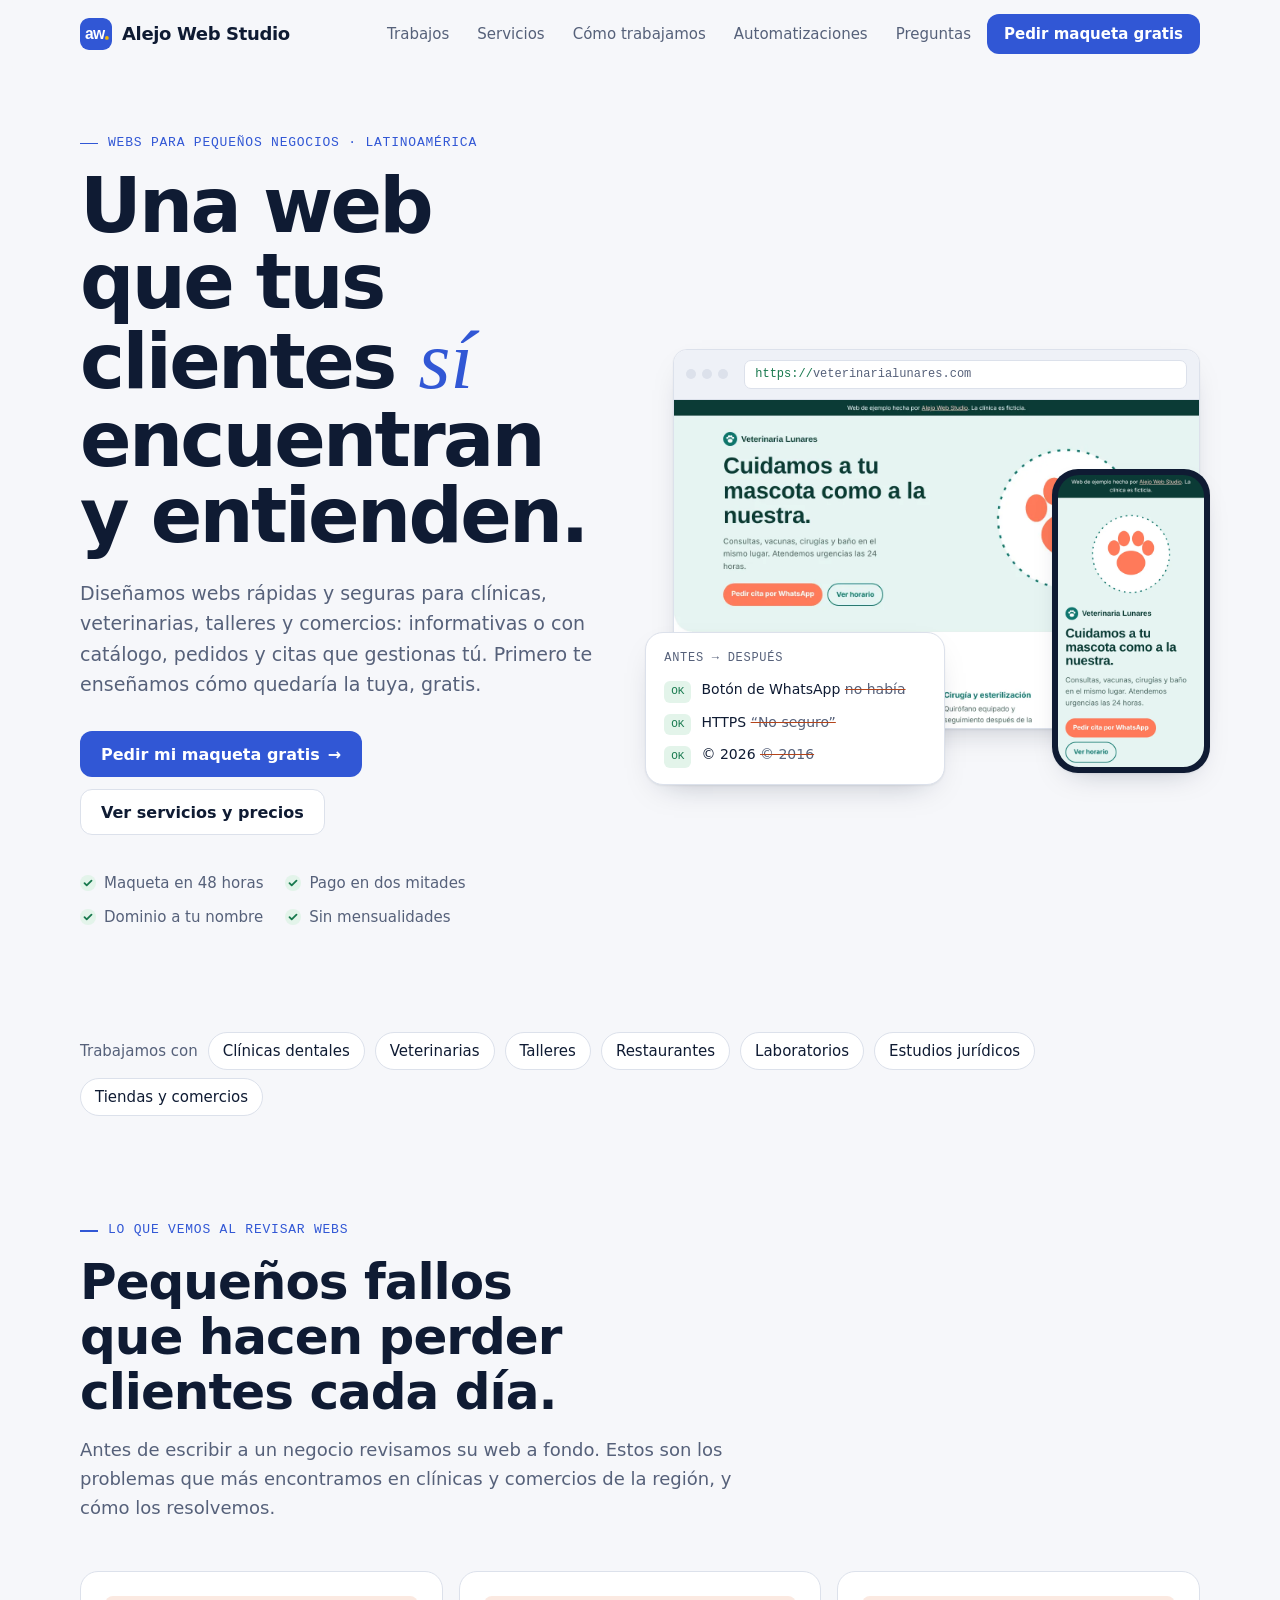
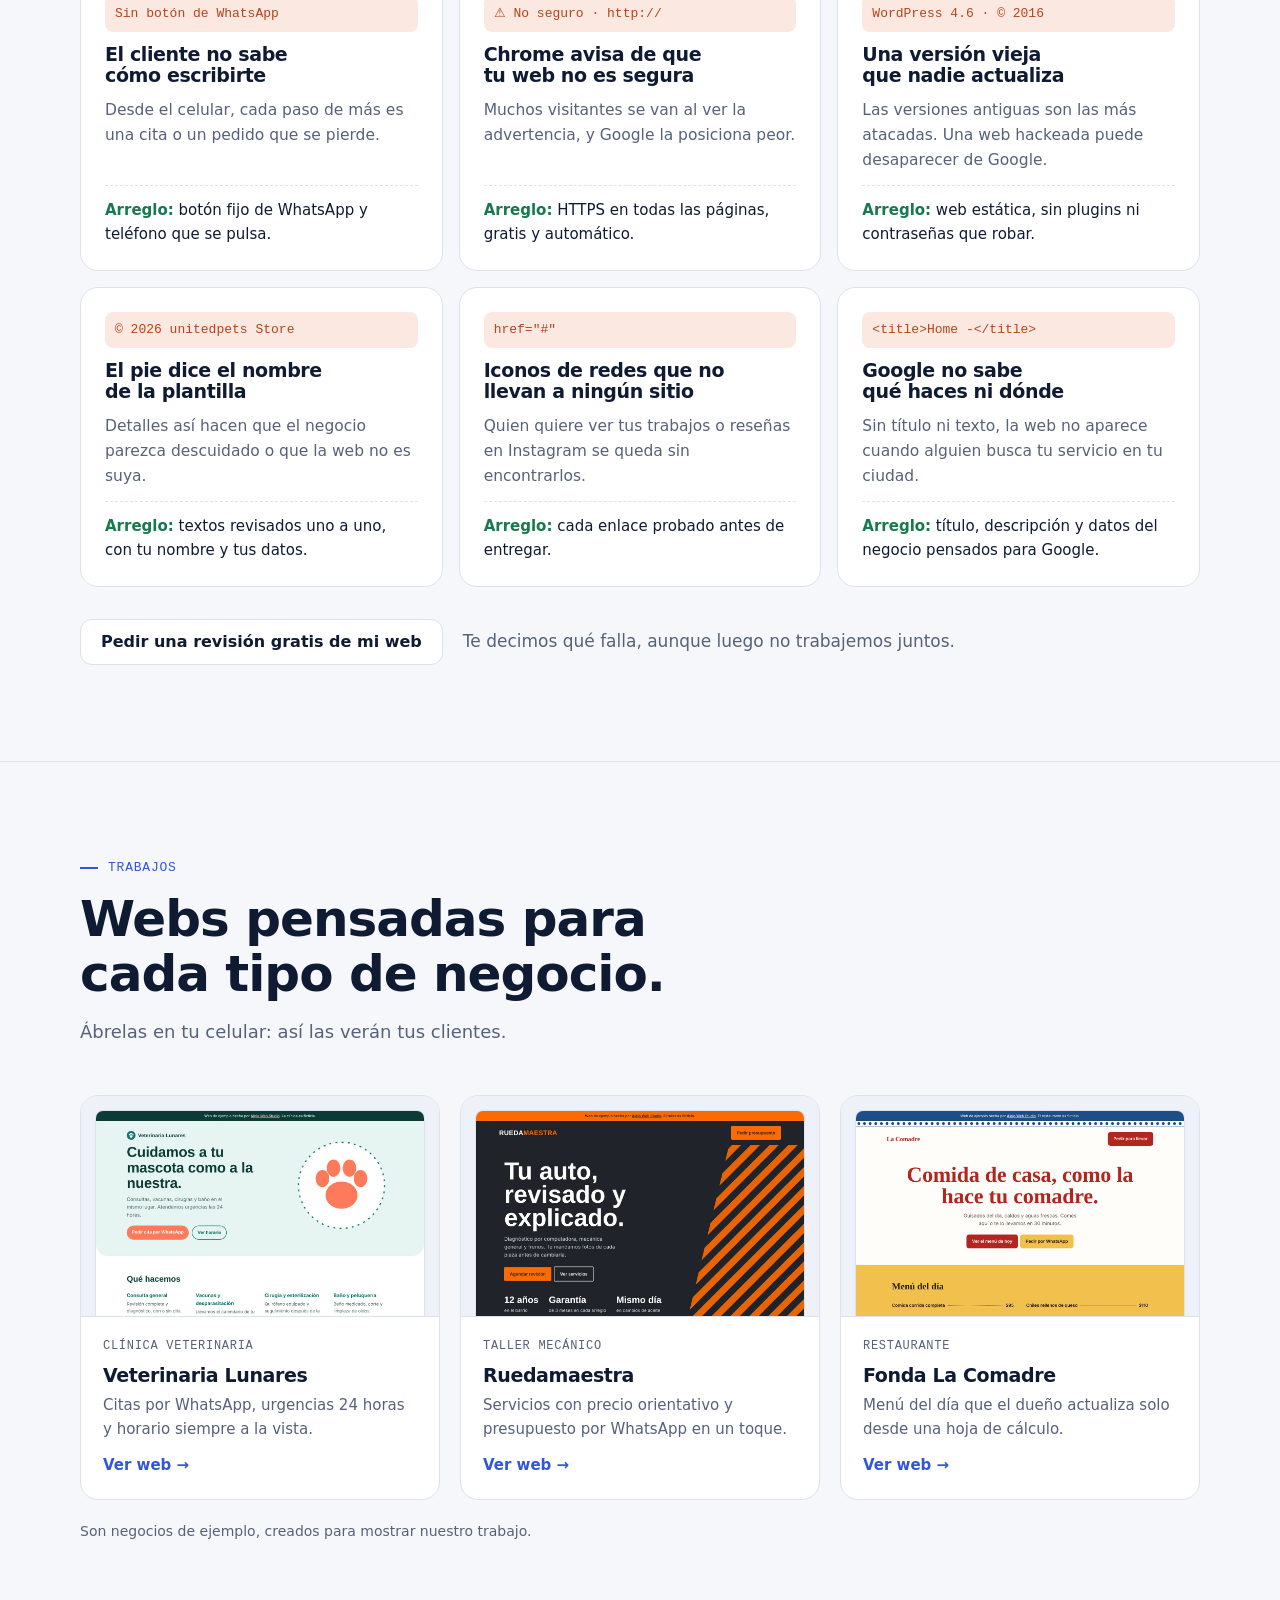
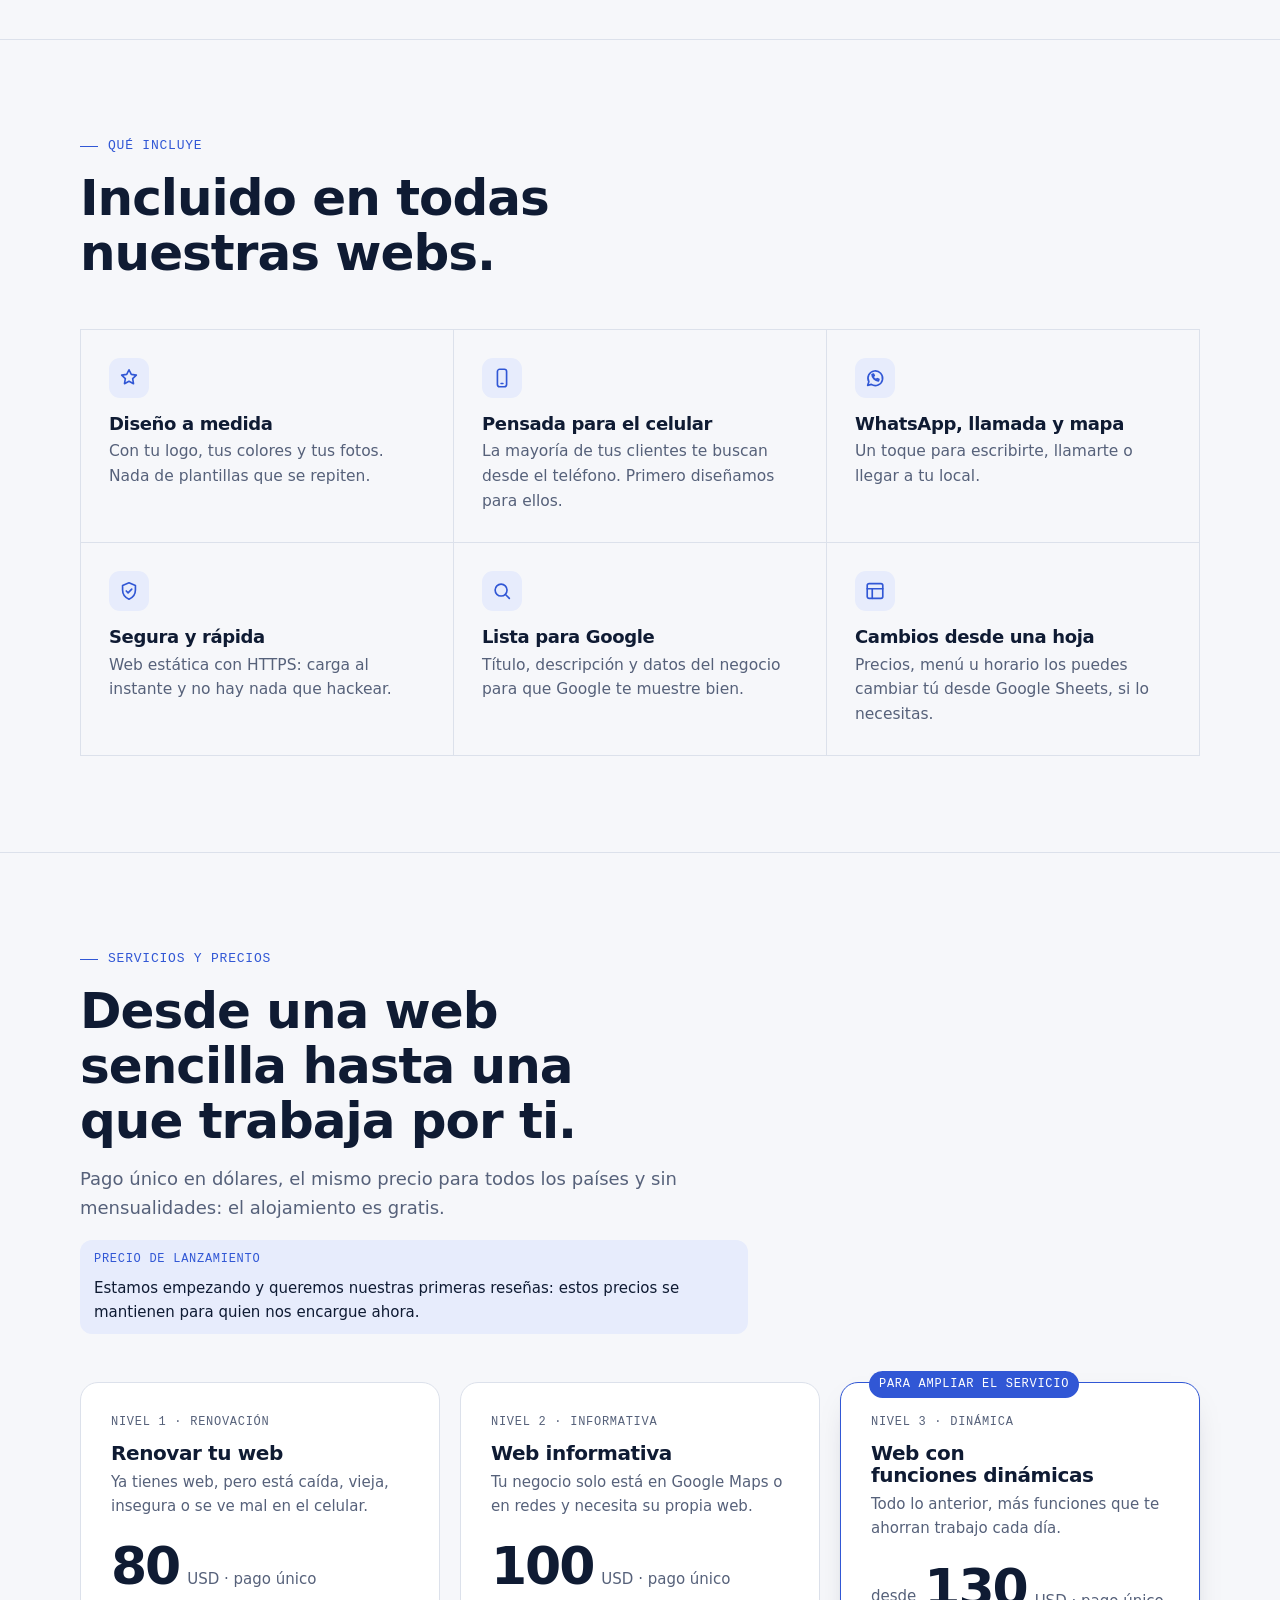
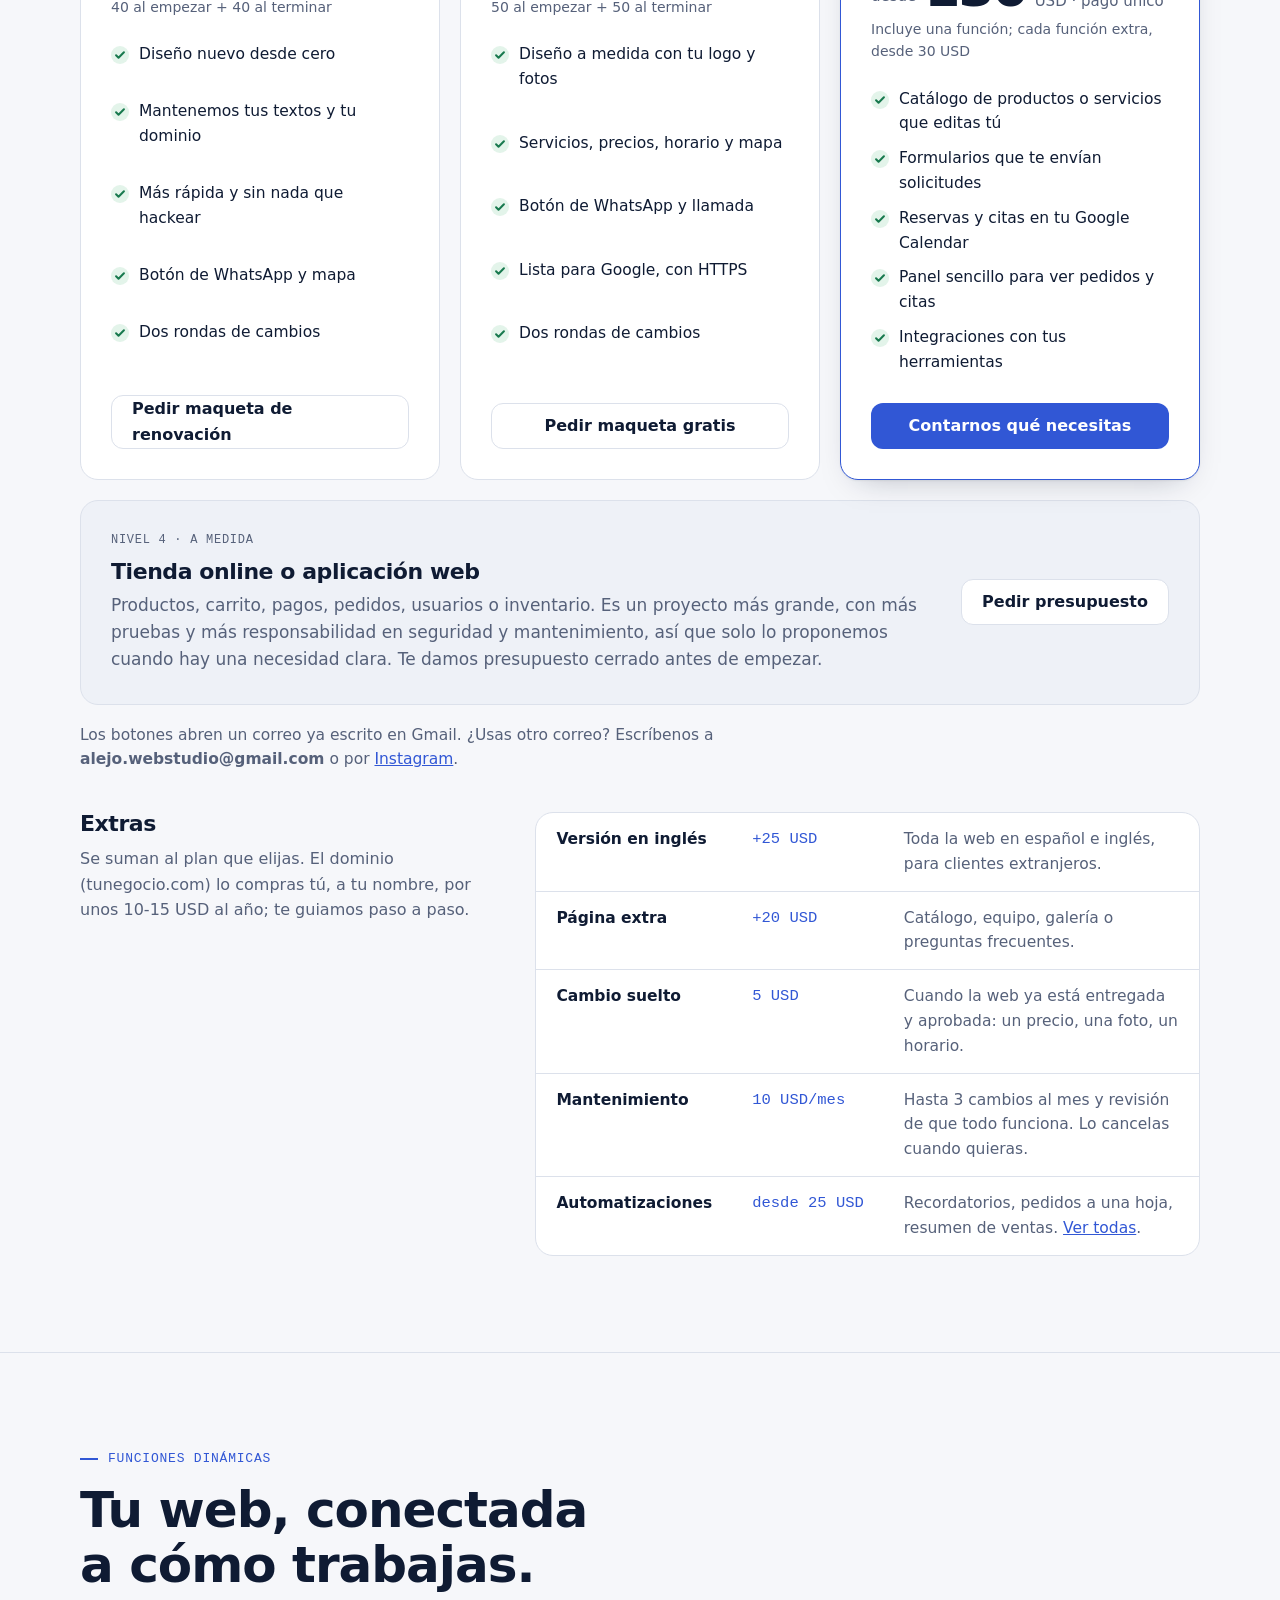
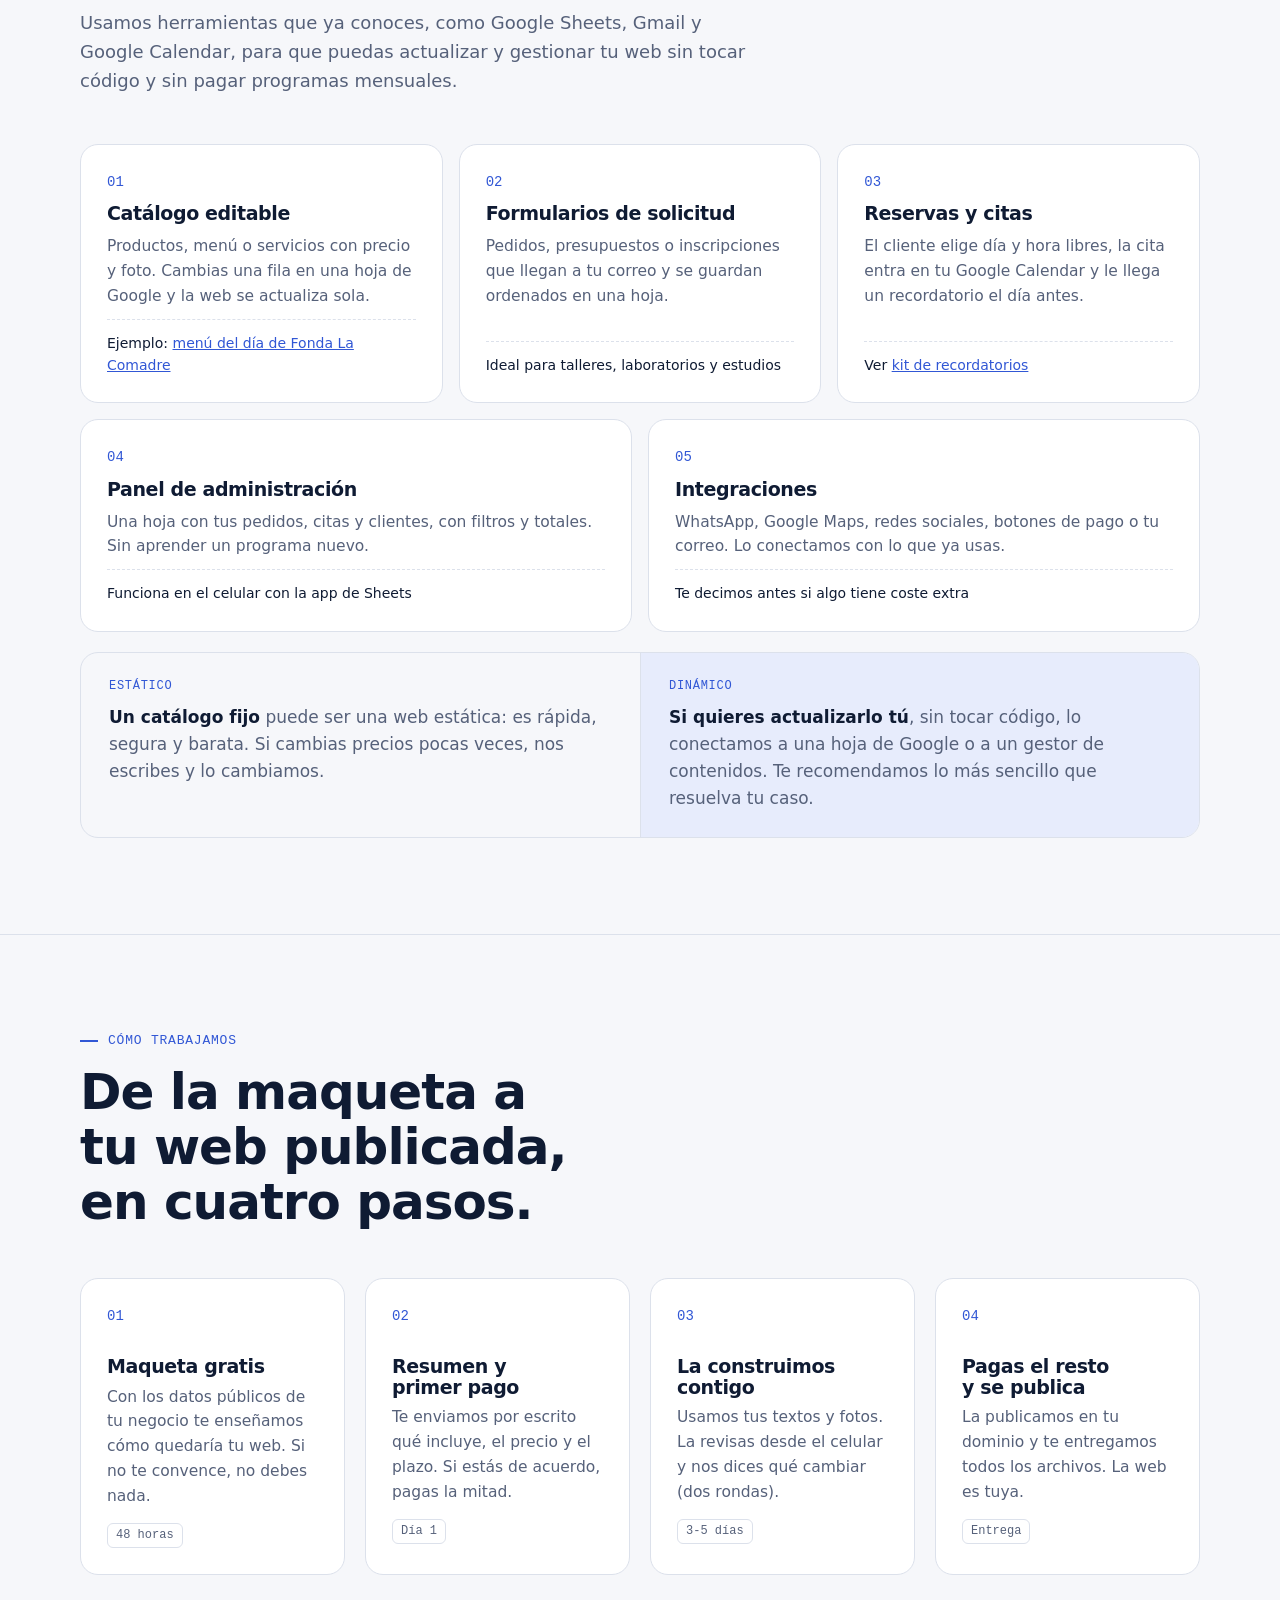
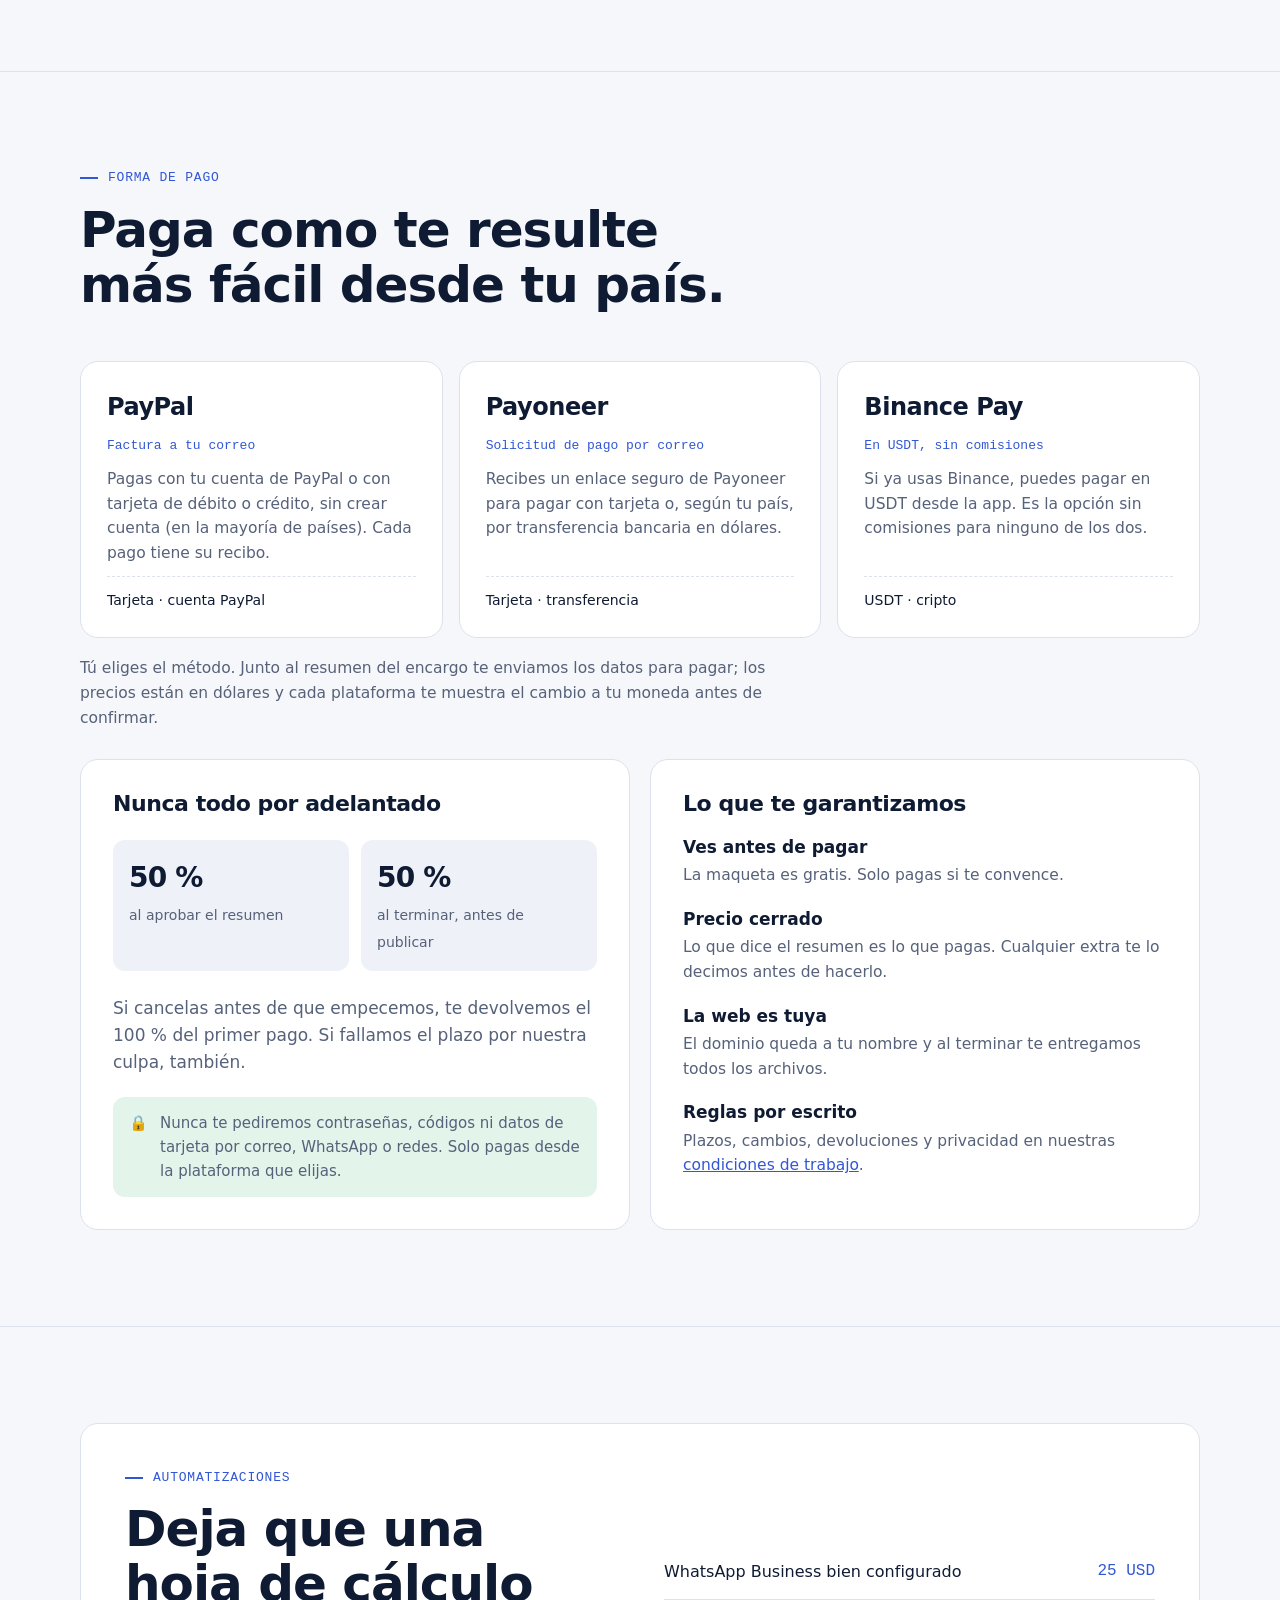
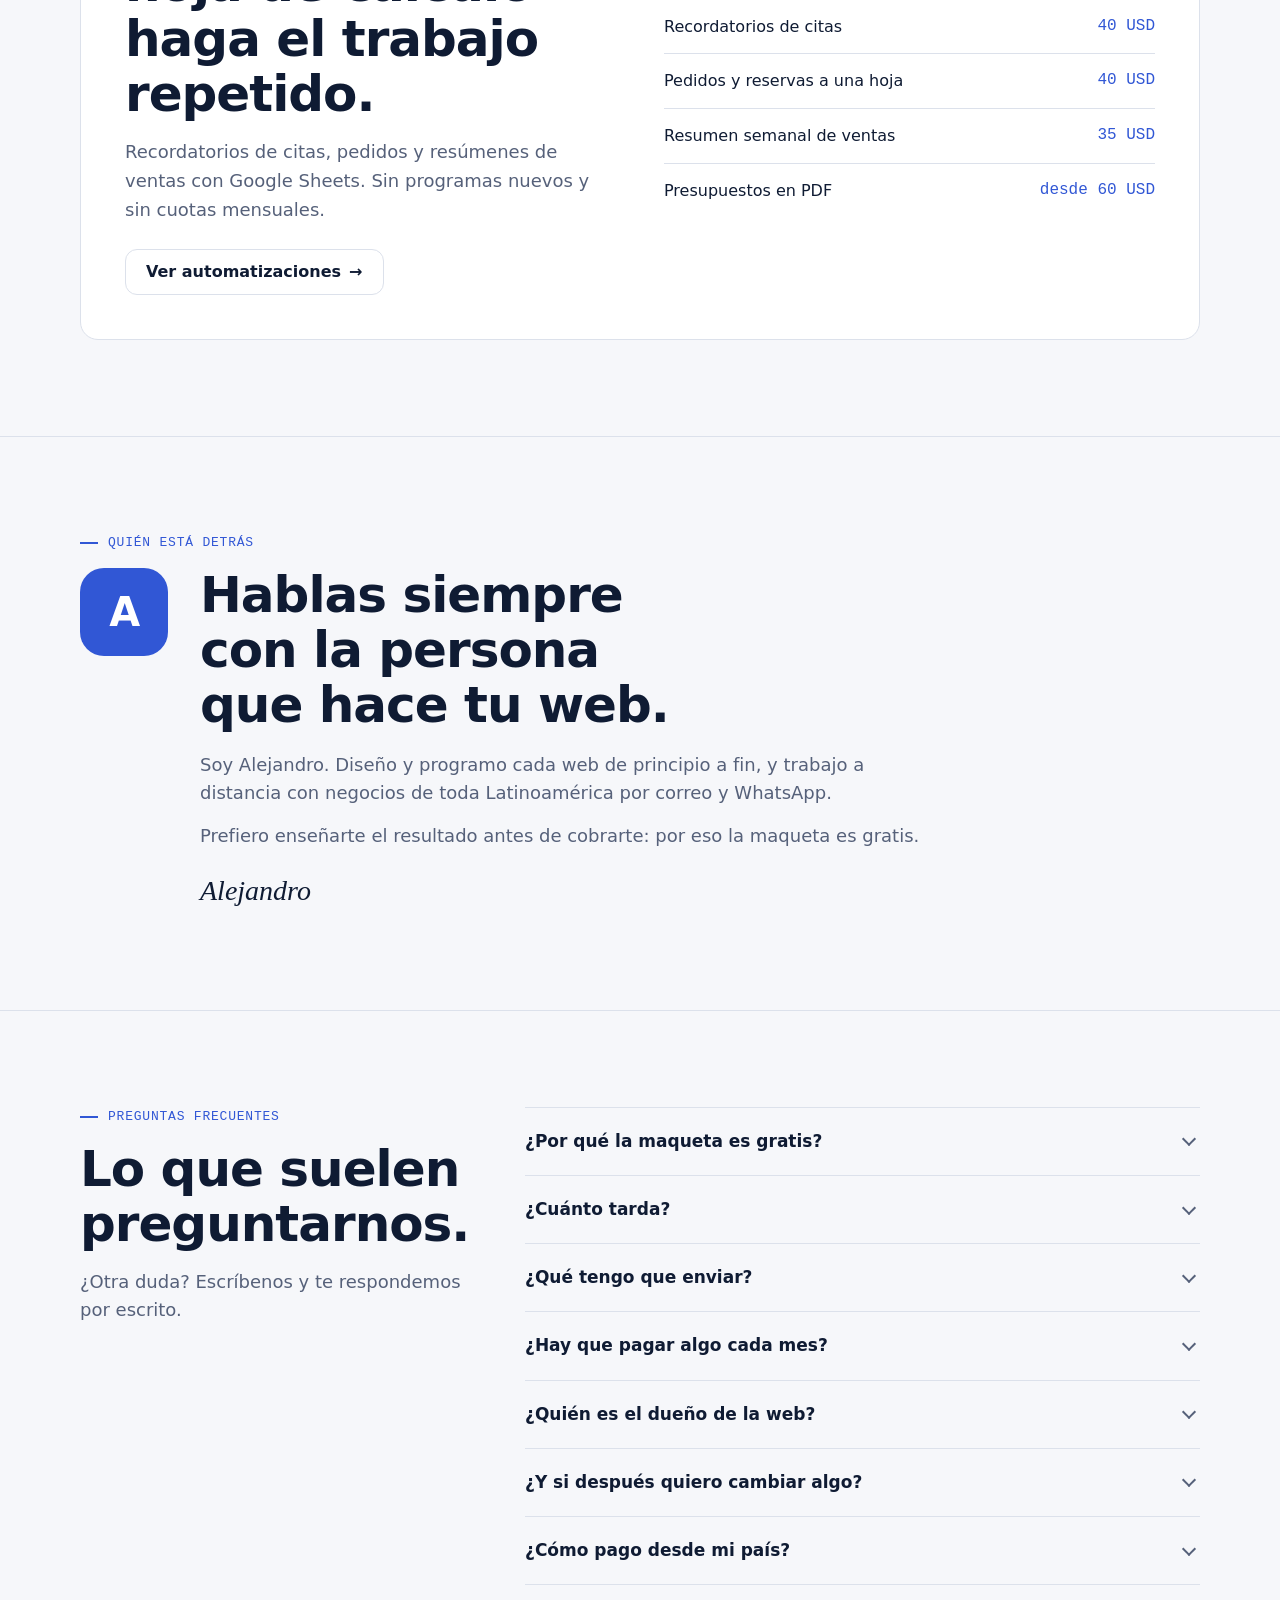
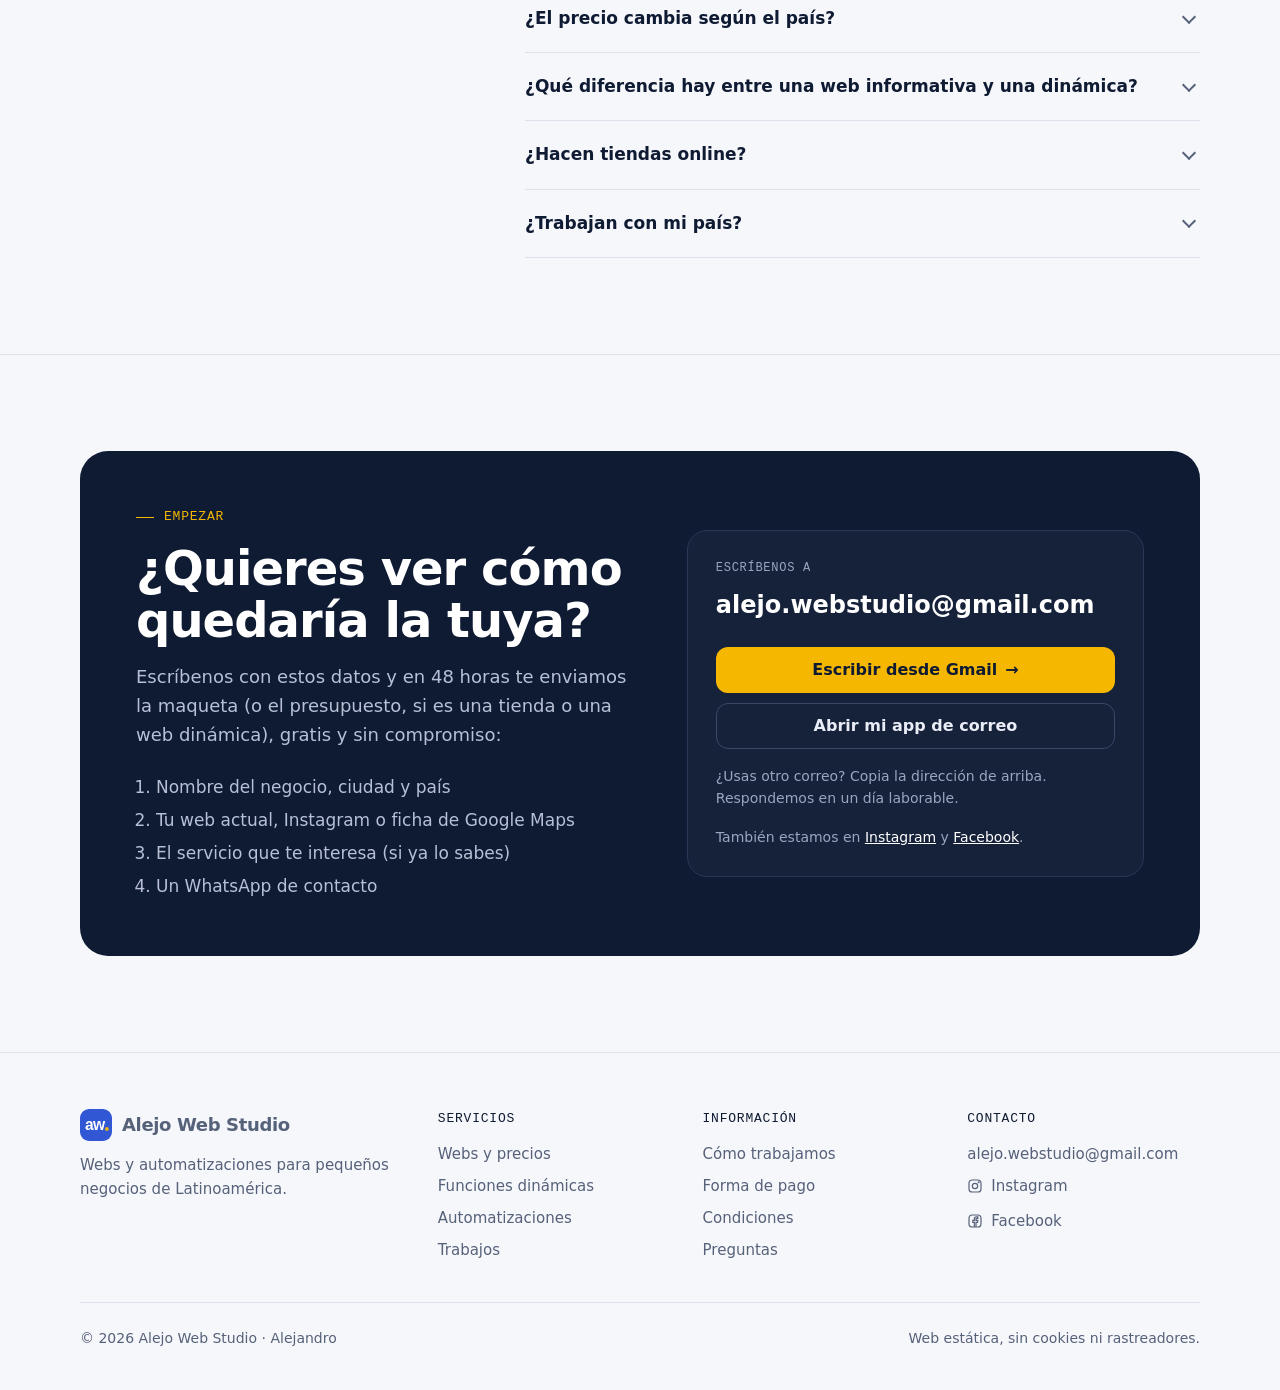
==== commit 89a83933: "Add files via upload" ====
--- a/index.html
+++ b/index.html
@@ -6,7 +6,7 @@
 <meta http-equiv="Content-Security-Policy" content="default-src 'self'; style-src 'self' 'unsafe-inline' https://fonts.googleapis.com; font-src https://fonts.gstatic.com; img-src 'self' data:; script-src 'none'; base-uri 'self'; form-action 'none'; object-src 'none'">
 <meta name="referrer" content="strict-origin-when-cross-origin">
 <title>Alejo Web Studio · Webs para pequeños negocios de Latinoamérica</title>
-<meta name="description" content="Diseñamos webs rápidas y seguras para clínicas, veterinarias, talleres y comercios de Latinoamérica. Primero ves una maqueta gratis; solo pagas si te convence.">
+<meta name="description" content="Webs informativas y dinámicas (catálogo editable, formularios, reservas) para clínicas, veterinarias, talleres y comercios de Latinoamérica. Primero ves una maqueta gratis.">
 <meta name="theme-color" content="#F6F7FA" media="(prefers-color-scheme: light)">
 <meta name="theme-color" content="#0A1120" media="(prefers-color-scheme: dark)">
 <link rel="icon" href="img/logo.svg" type="image/svg+xml">
@@ -143,6 +143,29 @@
 .m-tag{margin-top:auto;padding-top:12px;border-top:1px dashed var(--line);font-size:14px;color:var(--ink)}
 .m-note{margin:18px 0 28px;color:var(--muted);font-size:15.5px;max-width:75ch}
 
+
+.anchor{position:relative;top:-90px;display:block}
+.level{font-size:12px;text-transform:uppercase;letter-spacing:.06em;color:var(--muted);margin-bottom:10px}
+.price .from{font-size:15px;color:var(--muted);align-self:flex-end;margin-bottom:6px}
+.shop{margin-top:20px;padding:30px;display:grid;grid-template-columns:1fr auto;gap:24px;align-items:center;background:var(--surface-2)}
+.shop h3{font-size:22px;font-weight:600;margin-bottom:8px}
+.shop p:not(.level){color:var(--muted);max-width:75ch}
+.funcs{display:grid;grid-template-columns:repeat(6,1fr);gap:16px}
+.func{grid-column:span 2;padding:26px;display:flex;flex-direction:column;gap:10px;min-width:0}
+.func:nth-child(4),.func:nth-child(5){grid-column:span 3}
+.f-n{font-size:14px;color:var(--brand)}
+.func h3{font-size:19px;font-weight:600}
+.func p:not(.f-n):not(.f-ex){color:var(--muted);font-size:15.5px}
+.f-ex{margin-top:auto;padding-top:12px;border-top:1px dashed var(--line);font-size:14px;color:var(--ink)}
+.vs{margin-top:20px;display:grid;grid-template-columns:1fr 1fr;border:1px solid var(--line);border-radius:var(--radius);overflow:hidden}
+.vs>div{padding:24px 28px;min-width:0}
+.vs>div+div{border-left:1px solid var(--line);background:var(--brand-soft)}
+.vs-k{font-size:12px;text-transform:uppercase;letter-spacing:.06em;color:var(--brand);margin-bottom:8px}
+.vs p:not(.vs-k){color:var(--muted)}
+.vs b{color:var(--ink)}
+.sectors{display:flex;flex-wrap:wrap;gap:8px 10px;align-items:center;padding-block:0 8px;color:var(--muted);font-size:15px}
+.sectors .chip{border:1px solid var(--line);background:var(--surface);border-radius:999px;padding:6px 14px;color:var(--ink)}
+
 /* Automatizaciones */
 .auto{display:grid;grid-template-columns:1fr 1fr;gap:48px;align-items:center;padding:44px}
 .auto ul{list-style:none;margin:0;padding:0;display:grid}
@@ -187,6 +210,8 @@
   .stage{max-width:640px;margin-right:24px}
   .finds,.works{grid-template-columns:1fr 1fr}
   .methods{grid-template-columns:1fr 1fr}
+  .funcs{grid-template-columns:1fr 1fr}.func,.func:nth-child(4),.func:nth-child(5){grid-column:auto}
+  .shop{grid-template-columns:1fr}
   .plans{grid-template-columns:1fr;max-width:560px}
   .plan .for{min-height:0}
   .plan.main{order:-1}
@@ -195,7 +220,8 @@
   .incl{grid-template-columns:1fr 1fr}
 }
 @media (max-width:640px){
-  .finds,.works,.steps,.incl,.methods{grid-template-columns:1fr}
+  .finds,.works,.steps,.incl,.methods,.funcs,.vs{grid-template-columns:1fr}
+  .vs>div+div{border-left:0;border-top:1px solid var(--line)}
   .report{left:-6px;bottom:-70px;width:78%}
   .stage{margin-right:10px;margin-bottom:40px}
   .stage .phone{right:-8px;width:34%}
@@ -214,14 +240,14 @@
     <a class="brand" href="./"><img src="img/logo.svg" alt="" width="32" height="32">Alejo Web Studio</a>
     <div class="menu">
       <a href="#trabajos">Trabajos</a>
-      <a href="#precios">Precios</a>
+      <a href="#servicios">Servicios</a>
       <a href="#proceso">Cómo trabajamos</a>
       <a href="automatizaciones/">Automatizaciones</a>
       <a href="#preguntas">Preguntas</a>
       <a class="btn btn-primary btn-sm" href="#empezar">Pedir maqueta gratis</a>
       <details class="mnav"><summary aria-label="Abrir menú"><span></span></summary>
         <nav aria-label="Menú">
-          <a href="#trabajos">Trabajos</a><a href="#precios">Precios</a><a href="#proceso">Cómo trabajamos</a>
+          <a href="#servicios">Servicios y precios</a><a href="#dinamicas">Funciones dinámicas</a><a href="#trabajos">Trabajos</a><a href="#proceso">Cómo trabajamos</a>
           <a href="#pago">Forma de pago</a><a href="automatizaciones/">Automatizaciones</a><a href="#preguntas">Preguntas</a>
           <a href="#empezar"><b>Pedir maqueta gratis</b></a>
         </nav>
@@ -236,10 +262,10 @@
     <div>
       <p class="eyebrow">Webs para pequeños negocios · Latinoamérica</p>
       <h1 id="titulo">Una web que tus clientes <span class="serif">sí</span> encuentran y entienden.</h1>
-      <p class="lead">Diseñamos webs rápidas y seguras para clínicas, veterinarias, talleres y comercios. Primero te enseñamos cómo quedaría la tuya, gratis. Solo pagas si te convence.</p>
+      <p class="lead">Diseñamos webs rápidas y seguras para clínicas, veterinarias, talleres y comercios: informativas o con catálogo, pedidos y citas que gestionas tú. Primero te enseñamos cómo quedaría la tuya, gratis.</p>
       <div class="actions">
         <a class="btn btn-primary" href="#empezar">Pedir mi maqueta gratis <span class="arr" aria-hidden="true">→</span></a>
-        <a class="btn btn-ghost" href="#trabajos">Ver trabajos</a>
+        <a class="btn btn-ghost" href="#servicios">Ver servicios y precios</a>
       </div>
       <ul class="facts">
         <li>Maqueta en 48 horas</li>
@@ -264,6 +290,7 @@
       </div>
     </div>
   </section>
+  <div class="sectors" aria-label="Sectores"><span>Trabajamos con</span><span class="chip">Clínicas dentales</span><span class="chip">Veterinarias</span><span class="chip">Talleres</span><span class="chip">Restaurantes</span><span class="chip">Laboratorios</span><span class="chip">Estudios jurídicos</span><span class="chip">Tiendas y comercios</span></div>
 </div>
 
 <section class="section" id="revision" aria-labelledby="h-rev">
@@ -281,7 +308,7 @@
       <article class="find card"><p class="was">href="#"</p><h3>Iconos de redes que no llevan a ningún sitio</h3><p>Quien quiere ver tus trabajos o reseñas en Instagram se queda sin encontrarlos.</p><p class="fix"><b>Arreglo:</b> cada enlace probado antes de entregar.</p></article>
       <article class="find card"><p class="was">&lt;title&gt;Home -&lt;/title&gt;</p><h3>Google no sabe qué haces ni dónde</h3><p>Sin título ni texto, la web no aparece cuando alguien busca tu servicio en tu ciudad.</p><p class="fix"><b>Arreglo:</b> título, descripción y datos del negocio pensados para Google.</p></article>
     </div>
-    <div class="cta-line"><a class="btn btn-ghost" href="#empezar">Pedir una revisión gratis de mi web</a><span>Te decimos qué falla, aunque luego no trabajemos juntos.</span></div>
+    <div class="cta-line"><a class="btn btn-ghost" href="https://mail.google.com/mail/?view=cm&amp;fs=1&amp;to=alejo.webstudio@gmail.com&amp;su=Revisi%C3%B3n%20gratis%20de%20mi%20web&amp;body=Mi%20web%3A%0ANegocio%3A%0ACiudad%20y%20pa%C3%ADs%3A%0A" target="_blank" rel="noopener">Pedir una revisión gratis de mi web</a><span>Te decimos qué falla, aunque luego no trabajemos juntos.</span></div>
   </div>
 </section>
 
@@ -314,7 +341,7 @@
   <div class="wrap">
     <div class="head">
       <p class="eyebrow">Qué incluye</p>
-      <h2 class="h2" id="h-inc">Todo lo que una web de negocio necesita, y nada que sobre.</h2>
+      <h2 class="h2" id="h-inc">Incluido en todas nuestras webs.</h2>
     </div>
     <div class="incl">
       <div><span class="ic"><svg viewBox="0 0 24 24"><path d="M12 3l2.5 5 5.5.8-4 3.9.9 5.5L12 15.6 7.1 18.2l.9-5.5-4-3.9 5.5-.8z"/></svg></span><h3>Diseño a medida</h3><p>Con tu logo, tus colores y tus fotos. Nada de plantillas que se repiten.</p></div>
@@ -327,41 +354,54 @@
   </div>
 </section>
 
-<section class="section" id="precios" aria-labelledby="h-pre">
+<section class="section" id="servicios" aria-labelledby="h-pre">
+  <span id="precios" class="anchor"></span>
   <div class="wrap">
     <div class="head">
-      <p class="eyebrow">Precios</p>
-      <h2 class="h2" id="h-pre">Precio cerrado, en dólares y sin cuotas escondidas.</h2>
-      <p class="intro">Pago único y el mismo precio para todos los países. El alojamiento de la web es gratis, así que no pagas ninguna mensualidad para que siga en línea.</p>
+      <p class="eyebrow">Servicios y precios</p>
+      <h2 class="h2" id="h-pre">Desde una web sencilla hasta una que trabaja por ti.</h2>
+      <p class="intro">Pago único en dólares, el mismo precio para todos los países y sin mensualidades: el alojamiento es gratis.</p>
       <p class="launch"><span class="mono">Precio de lanzamiento</span> Estamos empezando y queremos nuestras primeras reseñas: estos precios se mantienen para quien nos encargue ahora.</p>
     </div>
     <div class="plans">
       <article class="plan card">
+        <p class="level mono">Nivel 1 · Renovación</p>
         <h3>Renovar tu web</h3>
-        <p class="for">Ya tienes web, pero está caída, vieja o se ve mal en el celular.</p>
+        <p class="for">Ya tienes web, pero está caída, vieja, insegura o se ve mal en el celular.</p>
         <p class="price"><b>80</b><span>USD · pago único</span></p>
         <p class="price-note">40 al empezar + 40 al terminar</p>
         <ul><li>Diseño nuevo desde cero</li><li>Mantenemos tus textos y tu dominio</li><li>Más rápida y sin nada que hackear</li><li>Botón de WhatsApp y mapa</li><li>Dos rondas de cambios</li></ul>
-        <a class="btn btn-ghost" href="#empezar">Pedir maqueta de renovación</a>
+        <a class="btn btn-ghost" href="https://mail.google.com/mail/?view=cm&amp;fs=1&amp;to=alejo.webstudio@gmail.com&amp;su=Renovar%20mi%20web%20%2880%20USD%29&amp;body=Negocio%3A%0ACiudad%20y%20pa%C3%ADs%3A%0AWeb%20actual%2C%20Instagram%20o%20ficha%20de%20Google%20Maps%3A%0AWhatsApp%3A%0A" target="_blank" rel="noopener">Pedir maqueta de renovación</a>
       </article>
-      <article class="plan card main">
-        <p class="badge">Recomendado</p>
-        <h3>Web nueva</h3>
-        <p class="for">Tu negocio solo está en Google Maps o en redes sociales.</p>
+      <article class="plan card">
+        <p class="level mono">Nivel 2 · Informativa</p>
+        <h3>Web informativa</h3>
+        <p class="for">Tu negocio solo está en Google Maps o en redes y necesita su propia web.</p>
         <p class="price"><b>100</b><span>USD · pago único</span></p>
         <p class="price-note">50 al empezar + 50 al terminar</p>
         <ul><li>Diseño a medida con tu logo y fotos</li><li>Servicios, precios, horario y mapa</li><li>Botón de WhatsApp y llamada</li><li>Lista para Google, con HTTPS</li><li>Dos rondas de cambios</li></ul>
-        <a class="btn btn-primary" href="#empezar">Pedir maqueta gratis</a>
+        <a class="btn btn-ghost" href="https://mail.google.com/mail/?view=cm&amp;fs=1&amp;to=alejo.webstudio@gmail.com&amp;su=Quiero%20una%20web%20informativa%20%28100%20USD%29&amp;body=Negocio%3A%0ACiudad%20y%20pa%C3%ADs%3A%0AWeb%20actual%2C%20Instagram%20o%20ficha%20de%20Google%20Maps%3A%0AWhatsApp%3A%0A" target="_blank" rel="noopener">Pedir maqueta gratis</a>
       </article>
-      <article class="plan card">
-        <h3>Web con citas</h3>
-        <p class="for">Clínicas, peluquerías y talleres que trabajan con cita.</p>
-        <p class="price"><b>130</b><span>USD · pago único</span></p>
-        <p class="price-note">65 al empezar + 65 al terminar</p>
-        <ul><li>Todo lo de la web nueva</li><li>Reservas en tu Google Calendar</li><li>Recordatorio al cliente el día antes</li><li>Te enseñamos a usarlo</li><li>Dos rondas de cambios</li></ul>
-        <a class="btn btn-ghost" href="#empezar">Pedir maqueta con citas</a>
+      <article class="plan card main">
+        <p class="badge">Para ampliar el servicio</p>
+        <p class="level mono">Nivel 3 · Dinámica</p>
+        <h3>Web con funciones dinámicas</h3>
+        <p class="for">Todo lo anterior, más funciones que te ahorran trabajo cada día.</p>
+        <p class="price"><span class="from">desde</span><b>130</b><span>USD · pago único</span></p>
+        <p class="price-note">Incluye una función; cada función extra, desde 30 USD</p>
+        <ul><li>Catálogo de productos o servicios que editas tú</li><li>Formularios que te envían solicitudes</li><li>Reservas y citas en tu Google Calendar</li><li>Panel sencillo para ver pedidos y citas</li><li>Integraciones con tus herramientas</li></ul>
+        <a class="btn btn-primary" href="https://mail.google.com/mail/?view=cm&amp;fs=1&amp;to=alejo.webstudio@gmail.com&amp;su=Quiero%20una%20web%20con%20funciones%20din%C3%A1micas&amp;body=Negocio%3A%0ACiudad%20y%20pa%C3%ADs%3A%0AWeb%20actual%2C%20Instagram%20o%20ficha%20de%20Google%20Maps%3A%0AWhatsApp%3A%0AQu%C3%A9%20funci%C3%B3n%20necesito%20%28cat%C3%A1logo%2C%20formulario%2C%20citas%2C%20panel...%29%3A%0A" target="_blank" rel="noopener">Contarnos qué necesitas</a>
       </article>
     </div>
+    <article class="shop card">
+      <div>
+        <p class="level mono">Nivel 4 · A medida</p>
+        <h3>Tienda online o aplicación web</h3>
+        <p>Productos, carrito, pagos, pedidos, usuarios o inventario. Es un proyecto más grande, con más pruebas y más responsabilidad en seguridad y mantenimiento, así que solo lo proponemos cuando hay una necesidad clara. Te damos presupuesto cerrado antes de empezar.</p>
+      </div>
+      <a class="btn btn-ghost" href="https://mail.google.com/mail/?view=cm&amp;fs=1&amp;to=alejo.webstudio@gmail.com&amp;su=Presupuesto%20de%20tienda%20online%20o%20aplicaci%C3%B3n%20web&amp;body=Negocio%3A%0ACiudad%20y%20pa%C3%ADs%3A%0AWeb%20actual%2C%20Instagram%20o%20ficha%20de%20Google%20Maps%3A%0AWhatsApp%3A%0AQu%C3%A9%20quiero%20vender%20o%20gestionar%3A%0ACu%C3%A1ntos%20productos%20aproximadamente%3A%0AC%C3%B3mo%20cobro%20hoy%20a%20mis%20clientes%3A%0A" target="_blank" rel="noopener">Pedir presupuesto</a>
+    </article>
+    <p class="m-note">Los botones abren un correo ya escrito en Gmail. ¿Usas otro correo? Escríbenos a <b>alejo.webstudio@gmail.com</b> o por <a href="https://www.instagram.com/alejowebstudio/" rel="noopener">Instagram</a>.</p>
 
     <div class="extras-wrap">
       <div>
@@ -379,6 +419,27 @@
           </tbody>
         </table>
       </div>
+    </div>
+  </div>
+</section>
+
+<section class="section" id="dinamicas" aria-labelledby="h-din">
+  <div class="wrap">
+    <div class="head">
+      <p class="eyebrow">Funciones dinámicas</p>
+      <h2 class="h2" id="h-din">Tu web, conectada a cómo trabajas.</h2>
+      <p class="intro">Usamos herramientas que ya conoces, como Google Sheets, Gmail y Google Calendar, para que puedas actualizar y gestionar tu web sin tocar código y sin pagar programas mensuales.</p>
+    </div>
+    <div class="funcs">
+      <div class="func card"><p class="f-n mono">01</p><h3>Catálogo editable</h3><p>Productos, menú o servicios con precio y foto. Cambias una fila en una hoja de Google y la web se actualiza sola.</p><p class="f-ex">Ejemplo: <a href="demos/restaurante/">menú del día de Fonda La Comadre</a></p></div>
+      <div class="func card"><p class="f-n mono">02</p><h3>Formularios de solicitud</h3><p>Pedidos, presupuestos o inscripciones que llegan a tu correo y se guardan ordenados en una hoja.</p><p class="f-ex">Ideal para talleres, laboratorios y estudios</p></div>
+      <div class="func card"><p class="f-n mono">03</p><h3>Reservas y citas</h3><p>El cliente elige día y hora libres, la cita entra en tu Google Calendar y le llega un recordatorio el día antes.</p><p class="f-ex">Ver <a href="automatizaciones/recordatorios-citas/">kit de recordatorios</a></p></div>
+      <div class="func card"><p class="f-n mono">04</p><h3>Panel de administración</h3><p>Una hoja con tus pedidos, citas y clientes, con filtros y totales. Sin aprender un programa nuevo.</p><p class="f-ex">Funciona en el celular con la app de Sheets</p></div>
+      <div class="func card"><p class="f-n mono">05</p><h3>Integraciones</h3><p>WhatsApp, Google Maps, redes sociales, botones de pago o tu correo. Lo conectamos con lo que ya usas.</p><p class="f-ex">Te decimos antes si algo tiene coste extra</p></div>
+    </div>
+    <div class="vs">
+      <div><p class="mono vs-k">Estático</p><p><b>Un catálogo fijo</b> puede ser una web estática: es rápida, segura y barata. Si cambias precios pocas veces, nos escribes y lo cambiamos.</p></div>
+      <div><p class="mono vs-k">Dinámico</p><p><b>Si quieres actualizarlo tú</b>, sin tocar código, lo conectamos a una hoja de Google o a un gestor de contenidos. Te recomendamos lo más sencillo que resuelva tu caso.</p></div>
     </div>
   </div>
 </section>
@@ -499,6 +560,8 @@
       <details><summary>¿Y si después quiero cambiar algo?</summary><p>Las dos rondas de cambios están incluidas. Una vez entregada y aprobada la web, cada cambio pequeño cuesta 5 USD, o puedes contratar el mantenimiento de 10 USD al mes.</p></details>
       <details><summary>¿Cómo pago desde mi país?</summary><p>Con PayPal (cuenta o tarjeta), con Payoneer (tarjeta o transferencia, según el país) o con Binance Pay en USDT. Tú eliges; te enviamos los datos junto al resumen del encargo.</p></details>
       <details><summary>¿El precio cambia según el país?</summary><p>No. Los precios son los mismos para todos los países de Latinoamérica y están en dólares.</p></details>
+      <details><summary>¿Qué diferencia hay entre una web informativa y una dinámica?</summary><p>La informativa muestra tu negocio: servicios, precios, horario y contacto. La dinámica además hace cosas: recibe pedidos o citas, o te deja cambiar el catálogo tú mismo desde una hoja de Google. Si no lo tienes claro, te recomendamos la más sencilla que resuelva tu caso.</p></details>
+      <details><summary>¿Hacen tiendas online?</summary><p>Sí, a medida y con presupuesto cerrado. Antes te preguntamos qué vendes y cómo cobras, porque muchas veces un catálogo con pedidos por WhatsApp es más barato y funciona igual de bien.</p></details>
       <details><summary>¿Trabajan con mi país?</summary><p>Sí. Trabajamos a distancia con negocios de toda Latinoamérica, por correo y WhatsApp.</p></details>
     </div>
   </div>
@@ -510,11 +573,11 @@
       <div>
         <p class="eyebrow">Empezar</p>
         <h2 id="h-emp">¿Quieres ver cómo quedaría la tuya?</h2>
-        <p class="intro">Escríbenos con estos datos y en 48 horas te enviamos la maqueta, gratis y sin compromiso:</p>
+        <p class="intro">Escríbenos con estos datos y en 48 horas te enviamos la maqueta (o el presupuesto, si es una tienda o una web dinámica), gratis y sin compromiso:</p>
         <ol>
           <li>Nombre del negocio, ciudad y país</li>
           <li>Tu web actual, Instagram o ficha de Google Maps</li>
-          <li>El plan que te interesa (si ya lo sabes)</li>
+          <li>El servicio que te interesa (si ya lo sabes)</li>
           <li>Un WhatsApp de contacto</li>
         </ol>
       </div>
@@ -526,7 +589,7 @@
           <a class="btn btn-ghost" href="mailto:alejo.webstudio@gmail.com?subject=Quiero%20ver%20la%20maqueta%20de%20mi%20web&amp;body=Negocio%3A%0ACiudad%20y%20pa%C3%ADs%3A%0AWeb%20o%20Instagram%3A%0APlan%3A%0AWhatsApp%3A%0A">Abrir mi app de correo</a>
         </div>
         <p class="small">¿Usas otro correo? Copia la dirección de arriba. Respondemos en un día laborable.</p>
-        <p class="small">También puedes escribirnos por Instagram: <a href="https://www.instagram.com/alejowebstudio/" rel="noopener" style="color:#fff">@alejowebstudio</a></p>
+        <p class="small">También estamos en <a href="https://www.instagram.com/alejowebstudio/" rel="noopener" style="color:#fff">Instagram</a> y <a href="https://www.facebook.com/profile.php?id=61595112646783" rel="noopener" style="color:#fff">Facebook</a>.</p>
       </div>
     </div>
   </div>
@@ -537,9 +600,9 @@
   <div class="wrap">
     <div class="cols">
       <div><a class="brand" href="./"><img src="img/logo.svg" alt="" width="32" height="32">Alejo Web Studio</a><p class="about">Webs y automatizaciones para pequeños negocios de Latinoamérica.</p></div>
-      <div><h4>Servicios</h4><ul><li><a href="#precios">Webs y precios</a></li><li><a href="automatizaciones/">Automatizaciones</a></li><li><a href="#trabajos">Trabajos</a></li></ul></div>
+      <div><h4>Servicios</h4><ul><li><a href="#servicios">Webs y precios</a></li><li><a href="#dinamicas">Funciones dinámicas</a></li><li><a href="automatizaciones/">Automatizaciones</a></li><li><a href="#trabajos">Trabajos</a></li></ul></div>
       <div><h4>Información</h4><ul><li><a href="#proceso">Cómo trabajamos</a></li><li><a href="#pago">Forma de pago</a></li><li><a href="condiciones/">Condiciones</a></li><li><a href="#preguntas">Preguntas</a></li></ul></div>
-      <div><h4>Contacto</h4><ul><li><a href="#empezar">alejo.webstudio@gmail.com</a></li><li><a class="social" href="https://www.instagram.com/alejowebstudio/" rel="noopener"><svg viewBox="0 0 24 24" aria-hidden="true"><rect x="3" y="3" width="18" height="18" rx="5"/><circle cx="12" cy="12" r="4"/><circle cx="17.5" cy="6.5" r=".6" fill="currentColor"/></svg>Instagram</a></li><!--REDES--></ul></div>
+      <div><h4>Contacto</h4><ul><li><a href="#empezar">alejo.webstudio@gmail.com</a></li><li><a class="social" href="https://www.instagram.com/alejowebstudio/" rel="noopener"><svg viewBox="0 0 24 24" aria-hidden="true"><rect x="3" y="3" width="18" height="18" rx="5"/><circle cx="12" cy="12" r="4"/><circle cx="17.5" cy="6.5" r=".6" fill="currentColor"/></svg>Instagram</a></li><li><a class="social" href="https://www.facebook.com/profile.php?id=61595112646783" rel="noopener"><svg viewBox="0 0 24 24" aria-hidden="true"><rect x="3" y="3" width="18" height="18" rx="5"/><path d="M13.5 21v-7h2.3l.4-2.8h-2.7V9.5c0-.8.3-1.3 1.4-1.3h1.4V5.7c-.3 0-1.1-.1-2-.1-2 0-3.3 1.2-3.3 3.4v2.2H8.7V14H11v7"/></svg>Facebook</a></li><!--REDES--></ul></div>
     </div>
     <div class="legal"><span>© 2026 Alejo Web Studio · Alejandro</span><span>Web estática, sin cookies ni rastreadores.</span></div>
   </div>
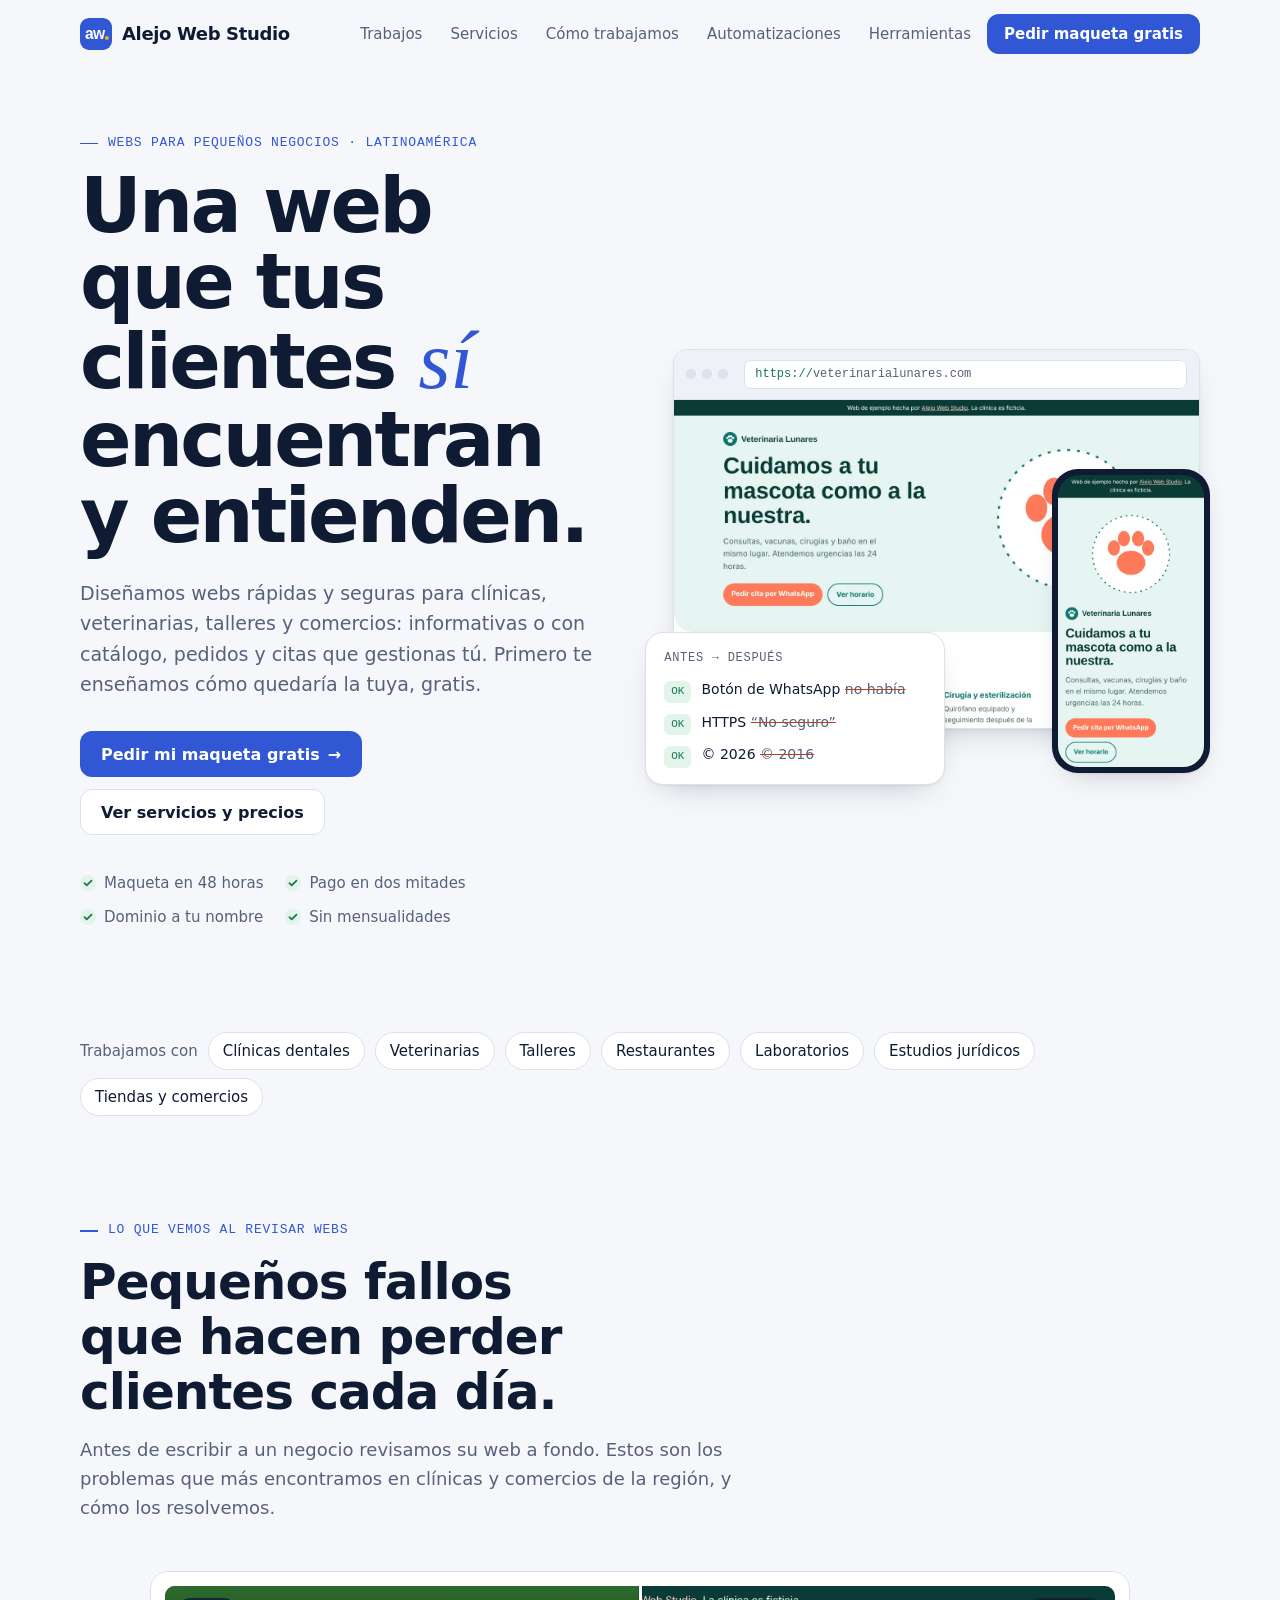
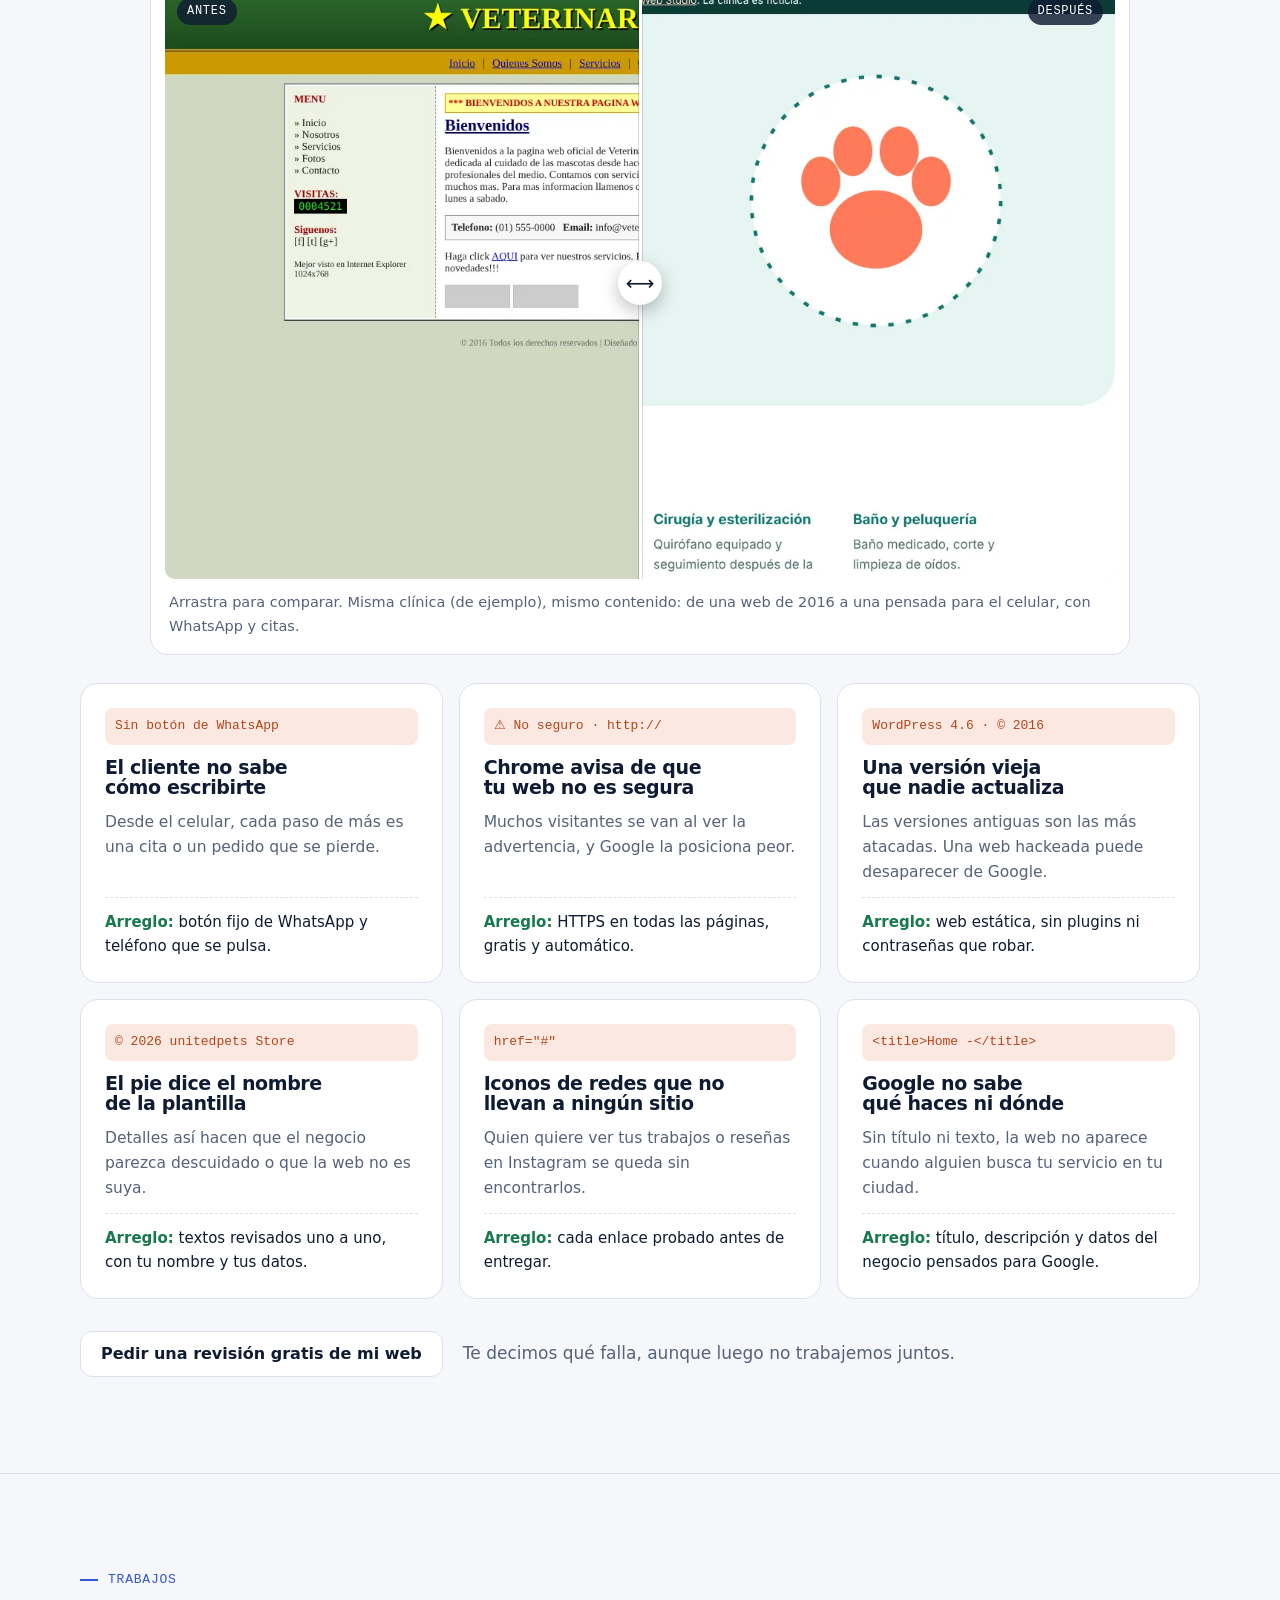
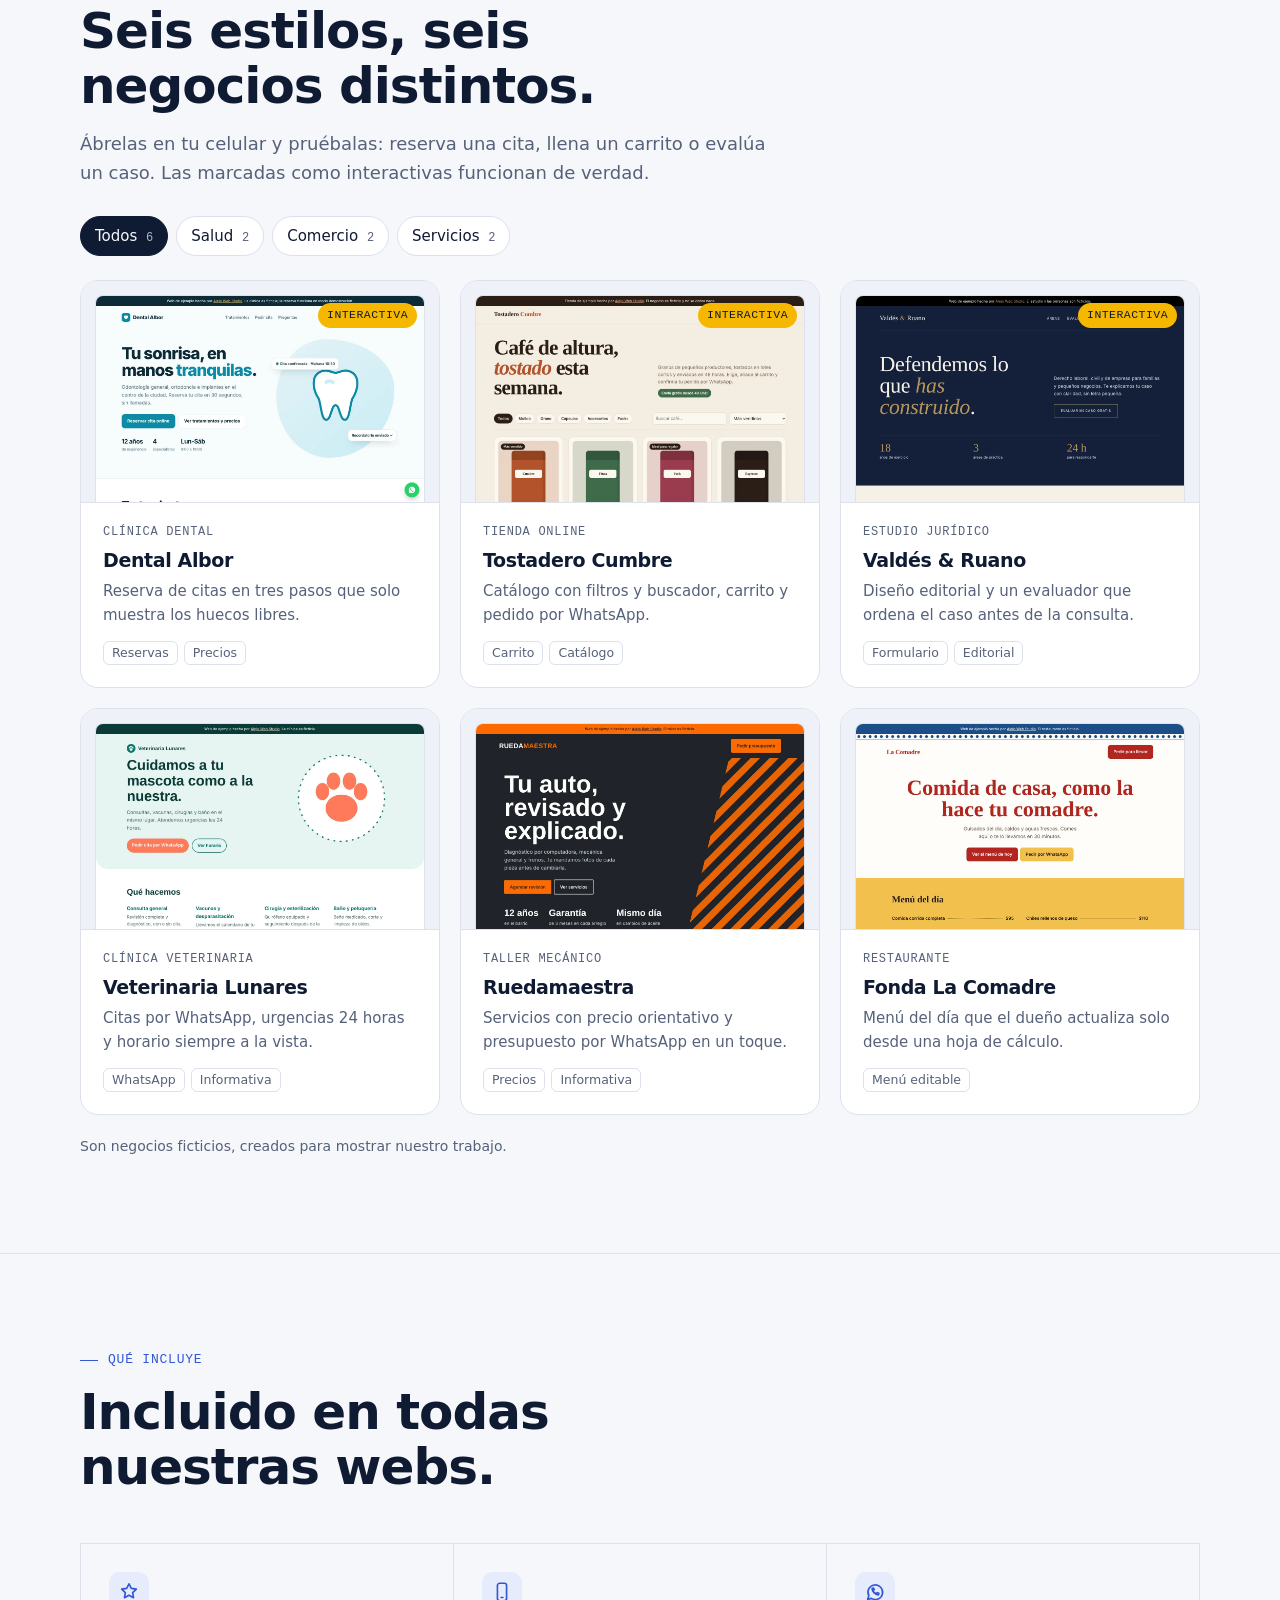
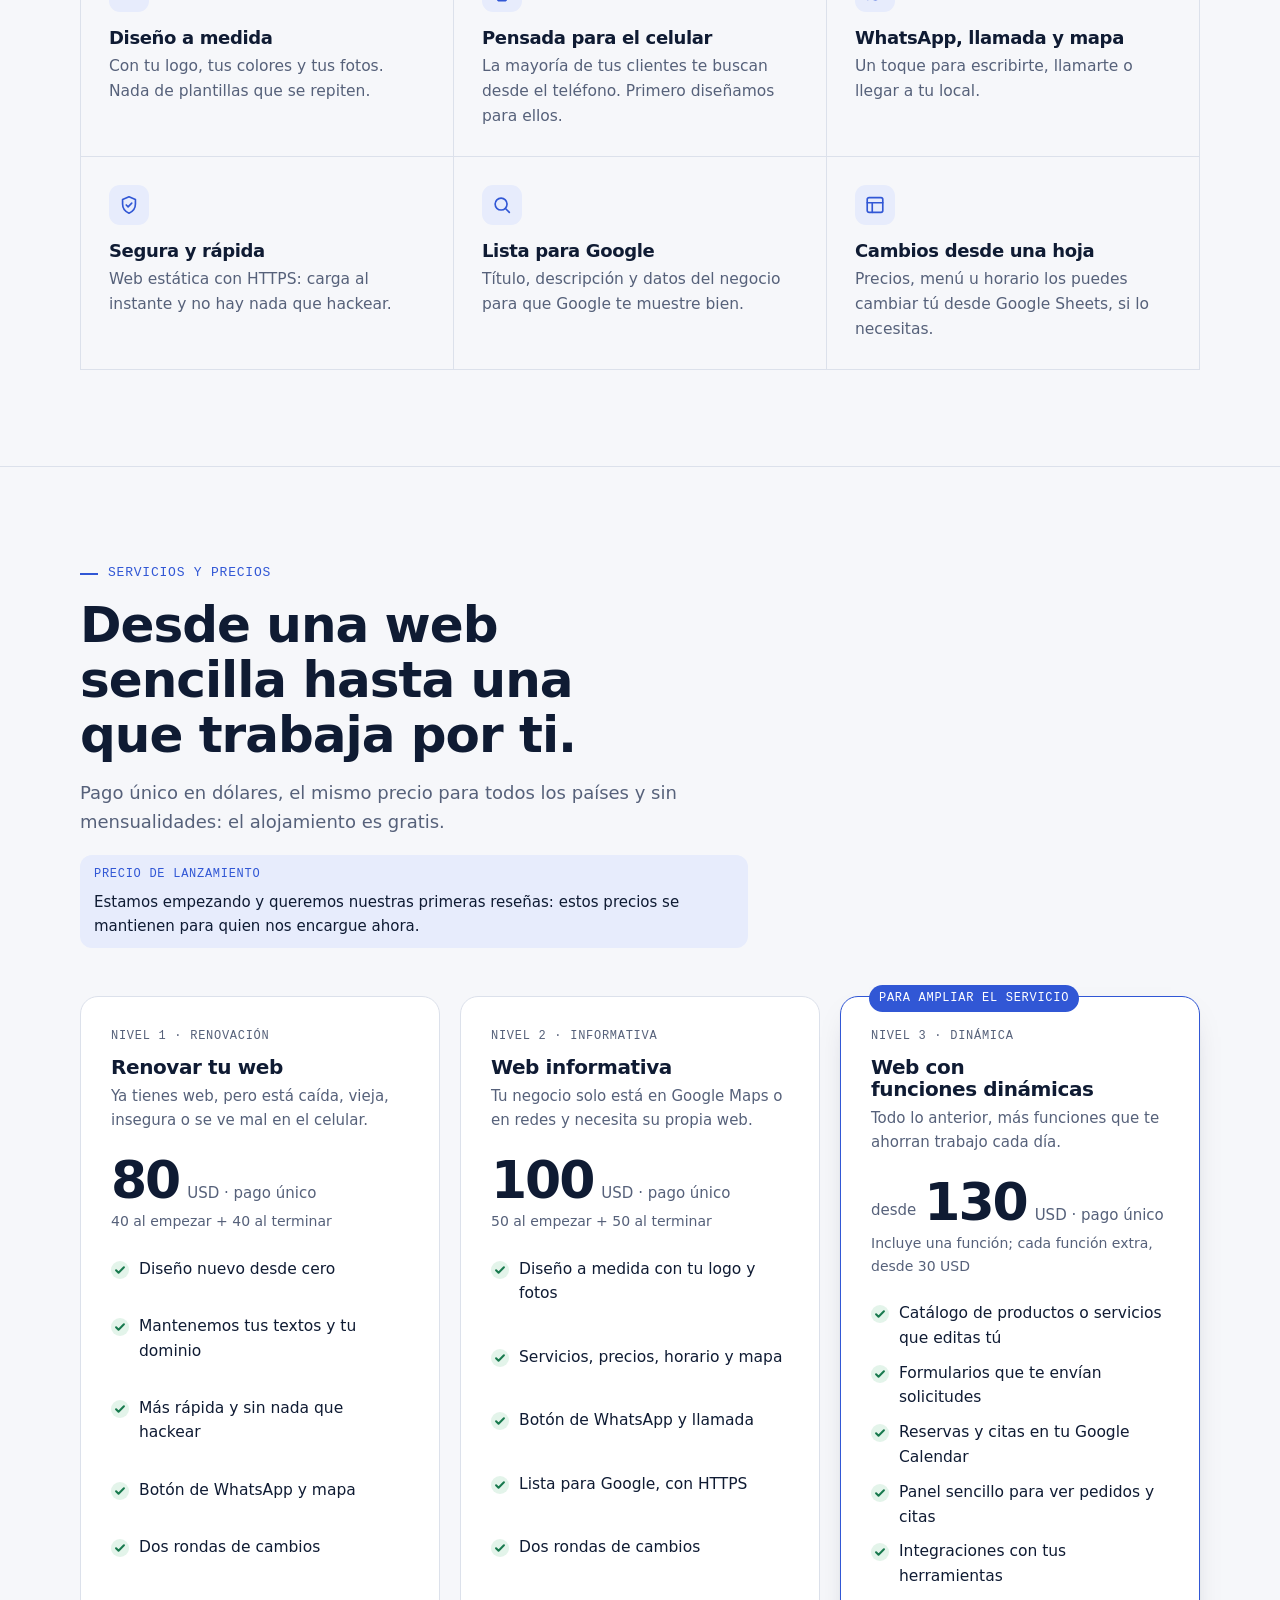
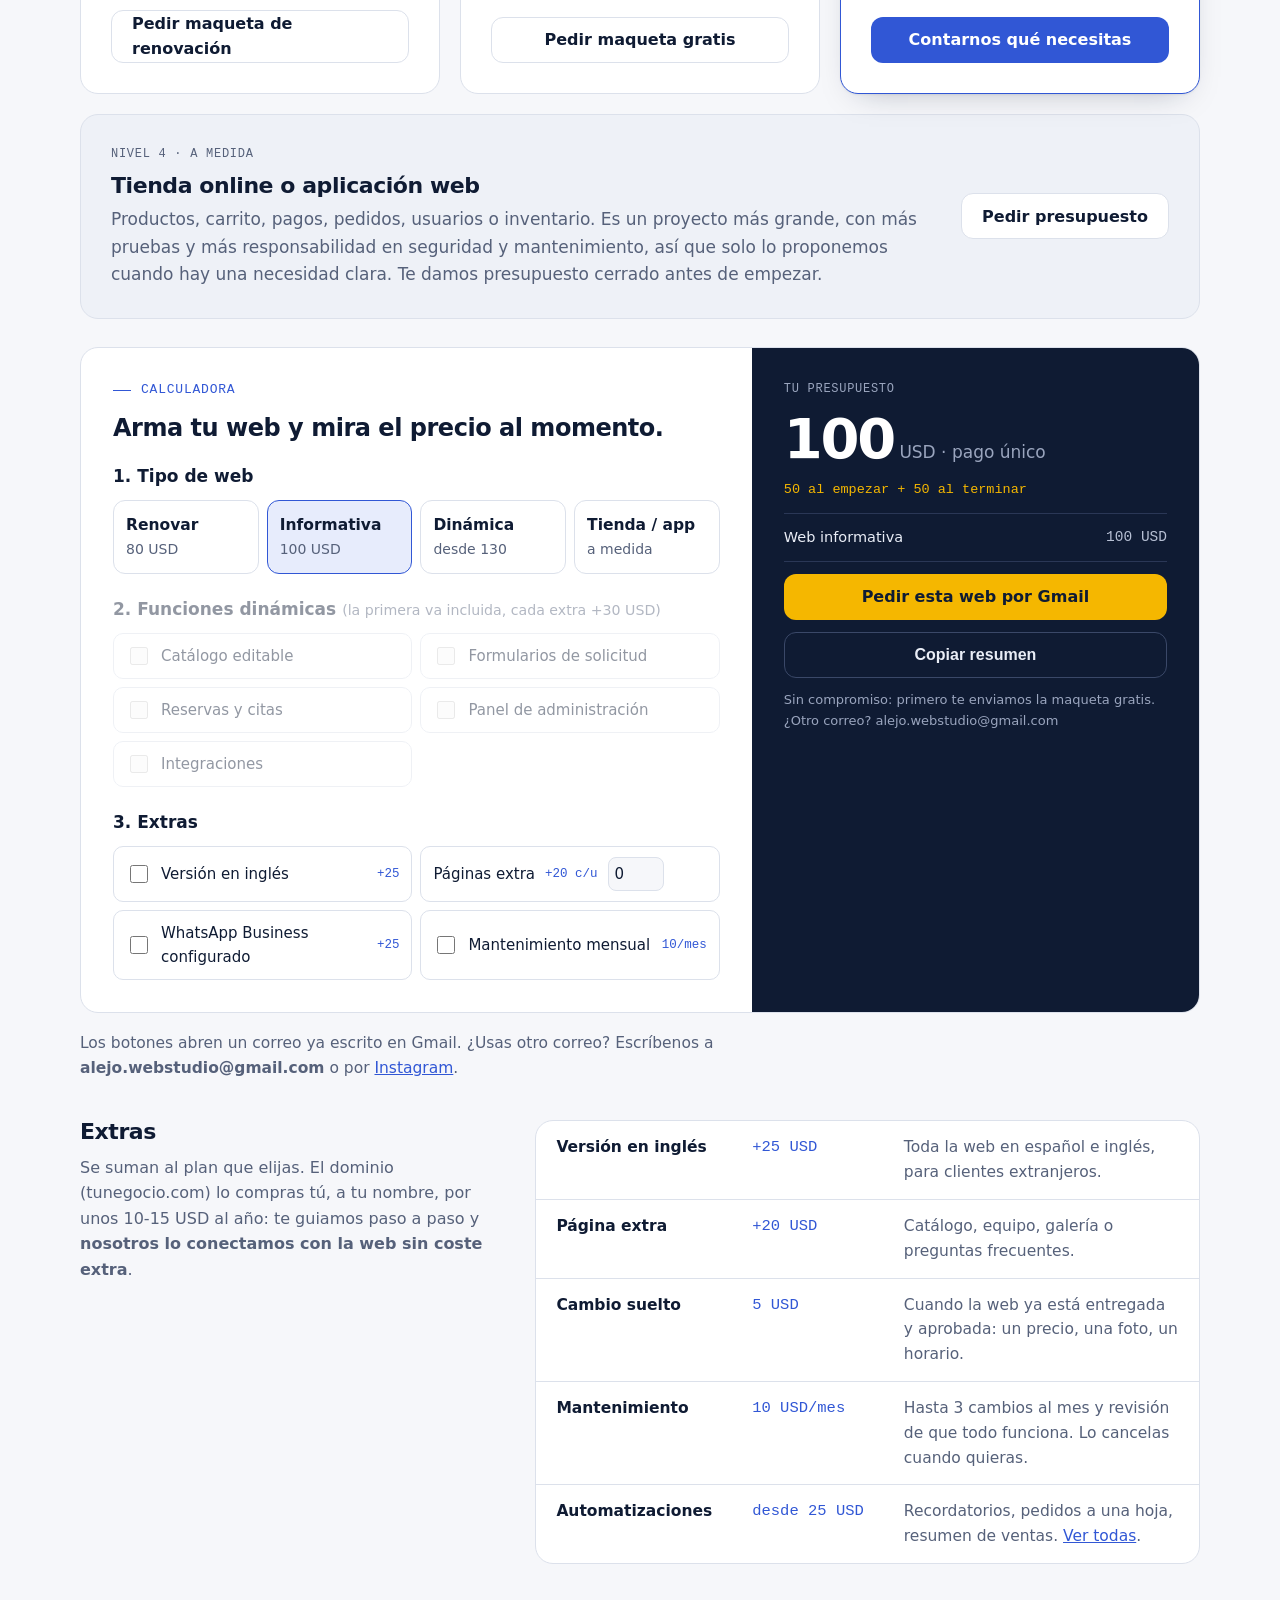
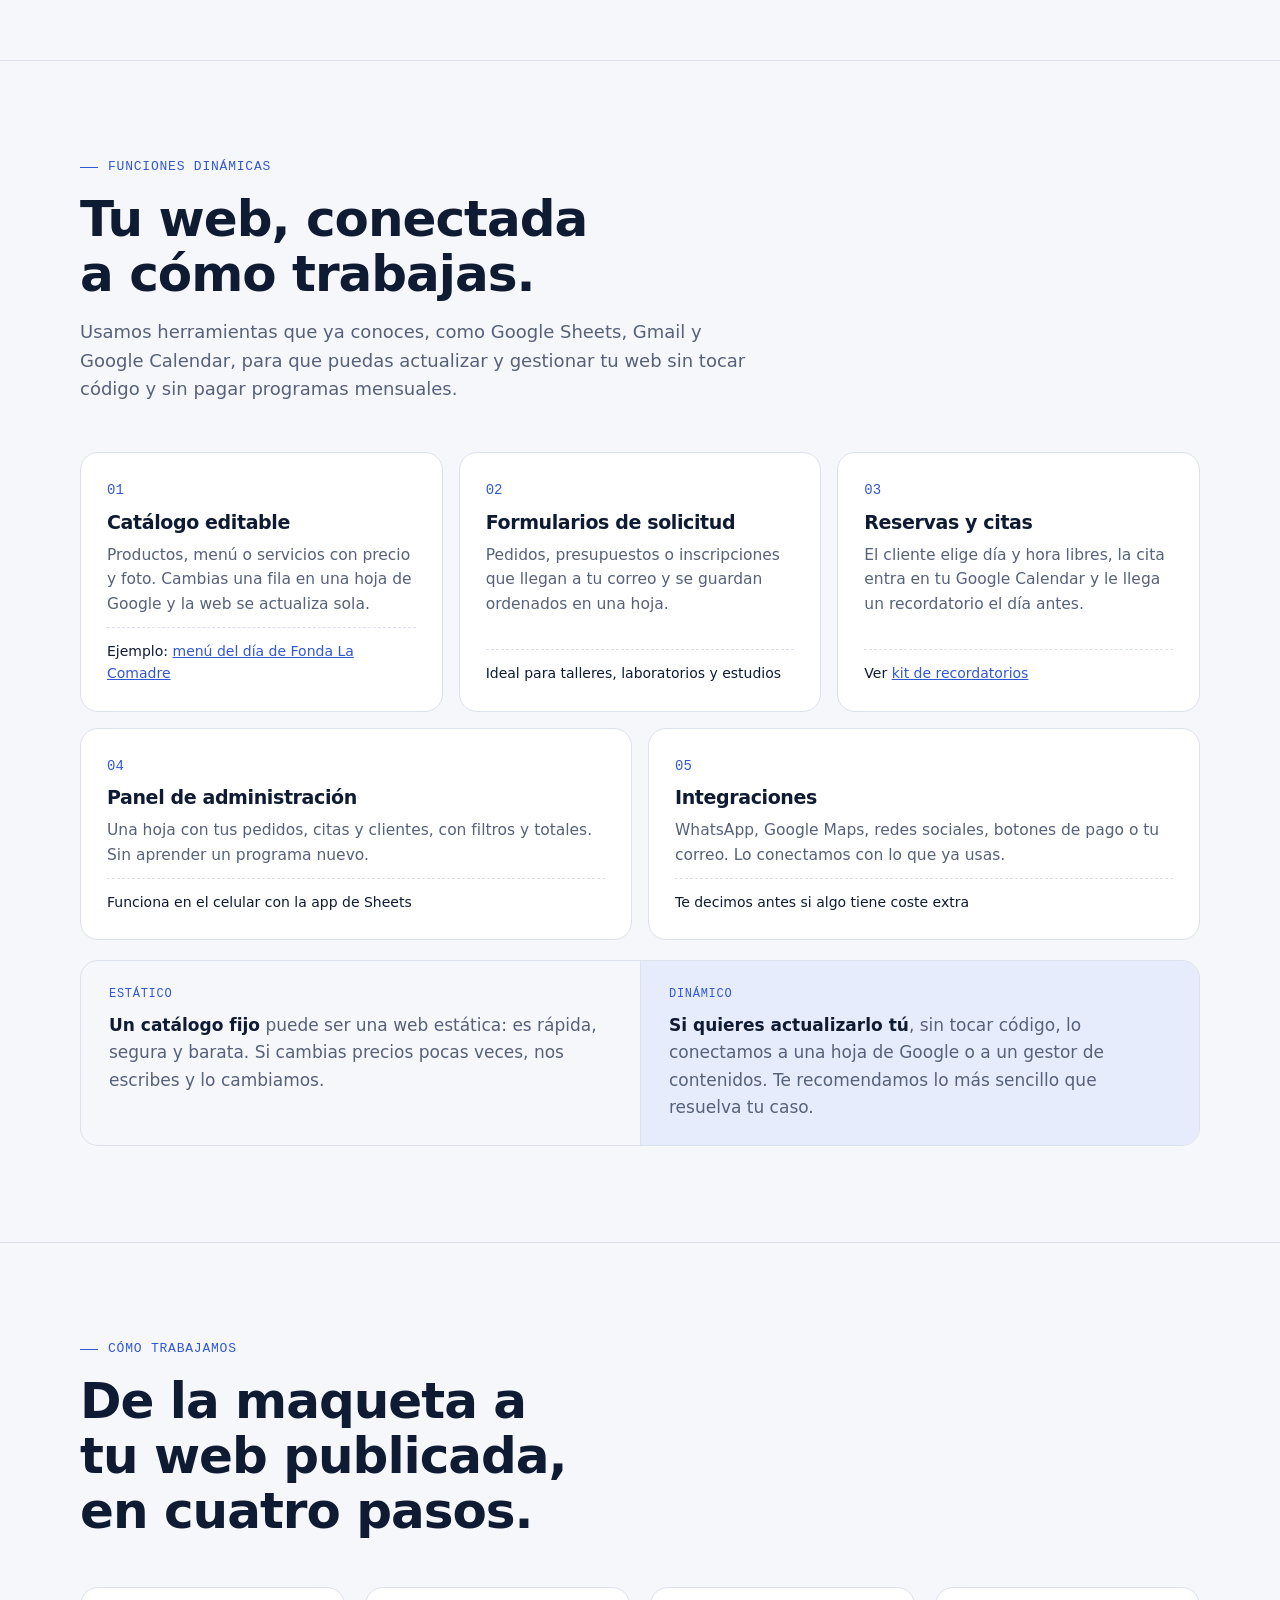
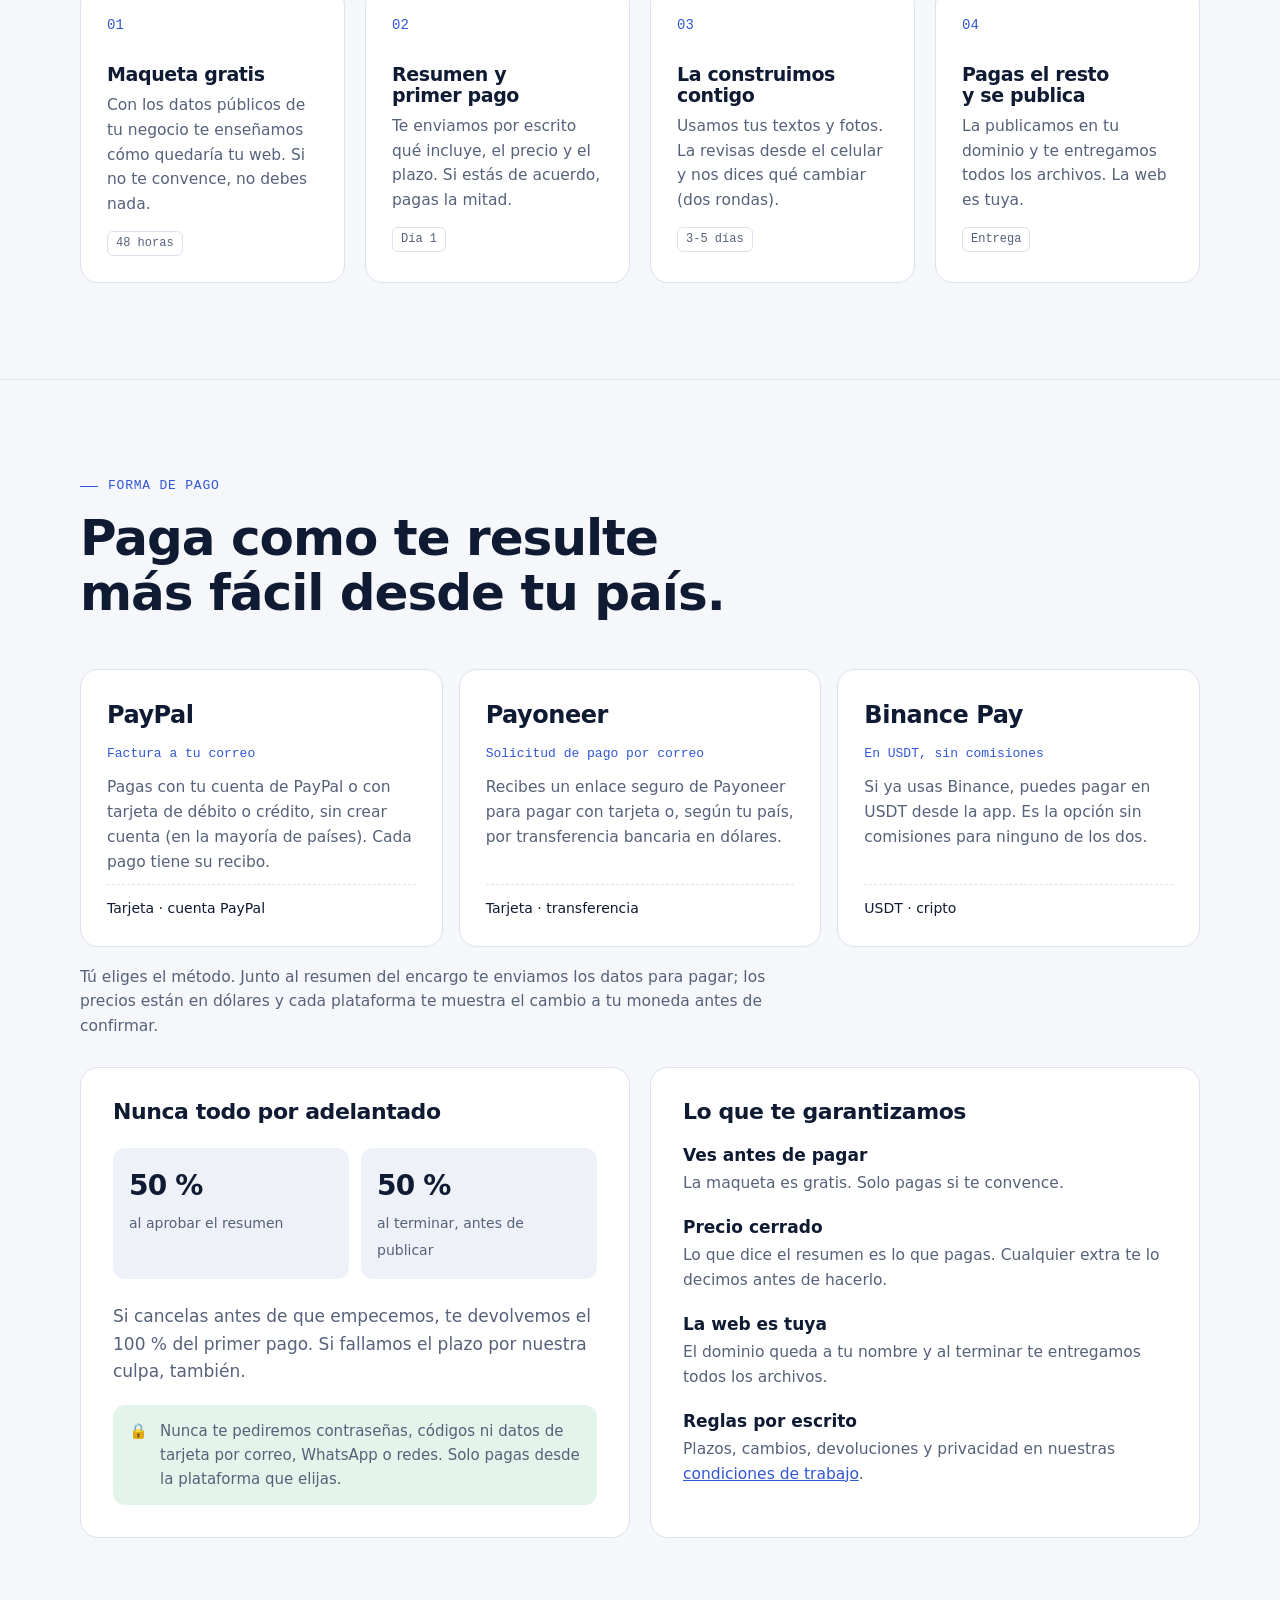
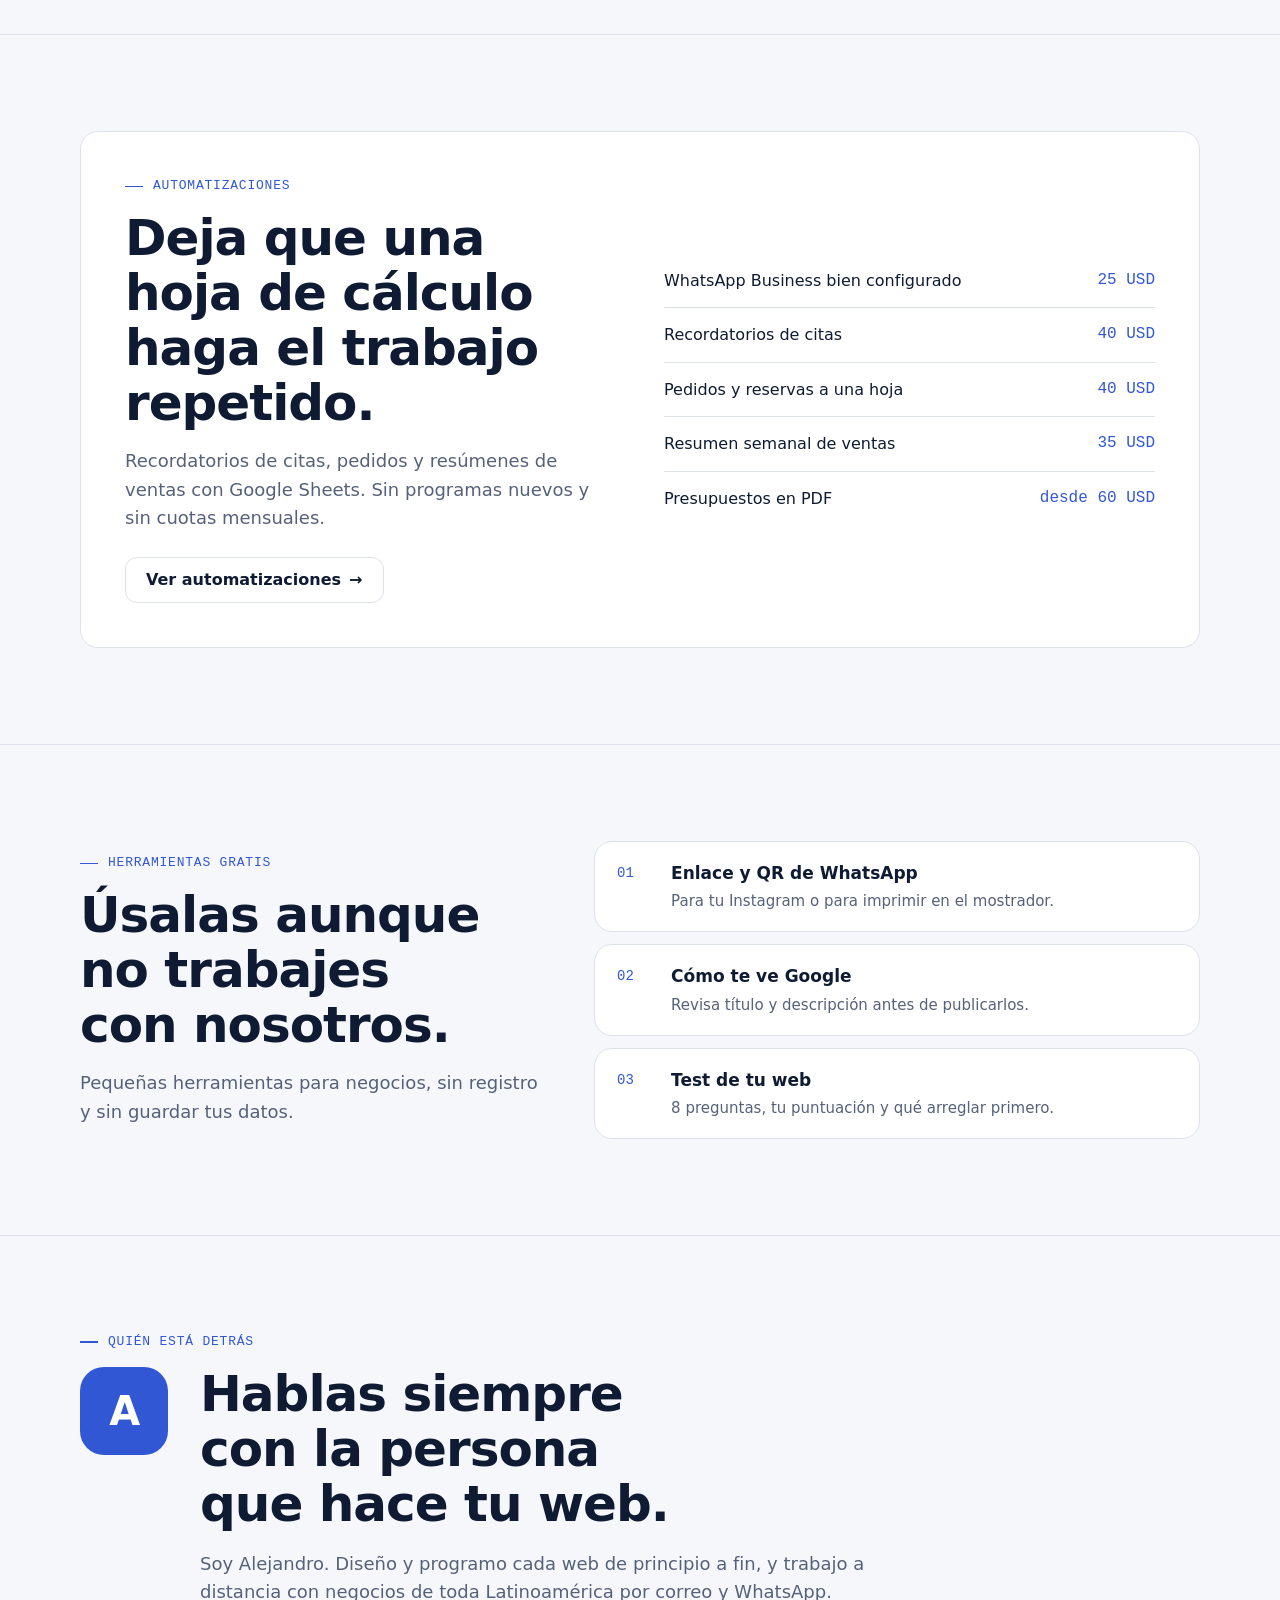
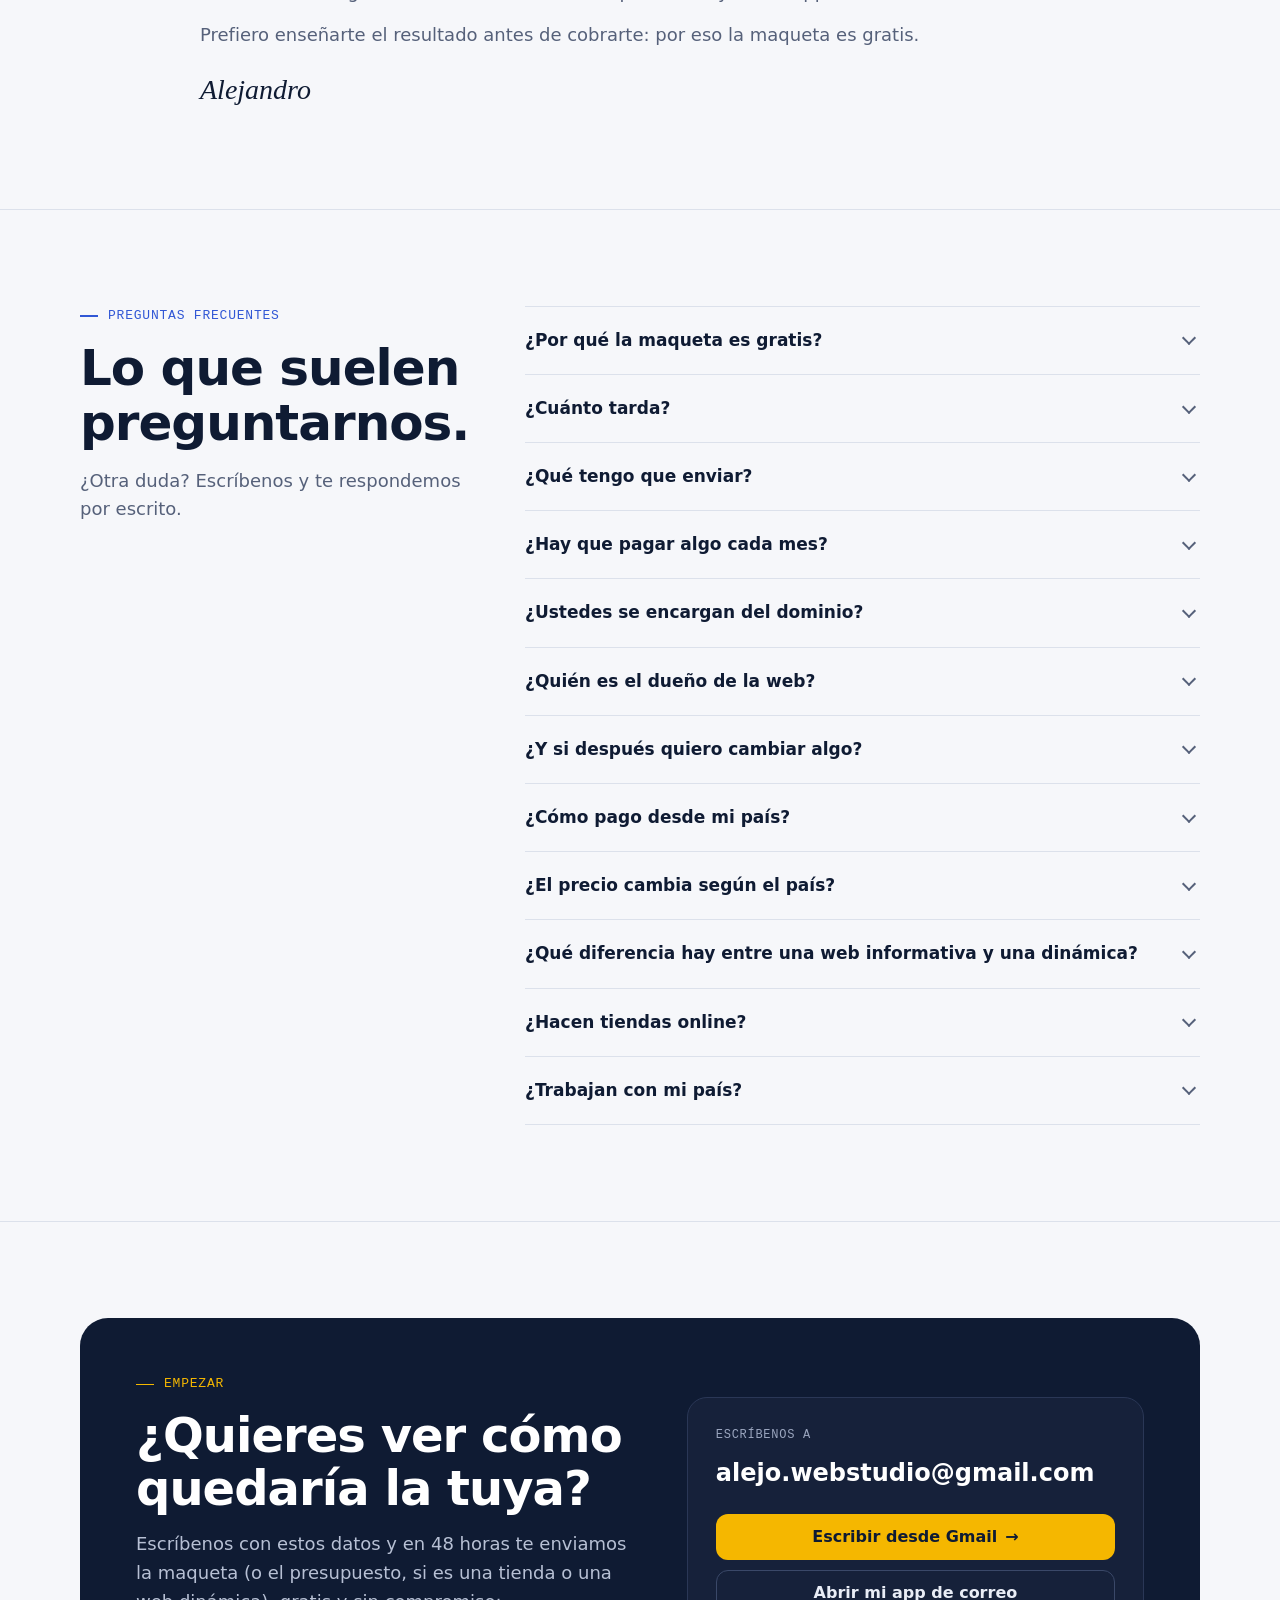
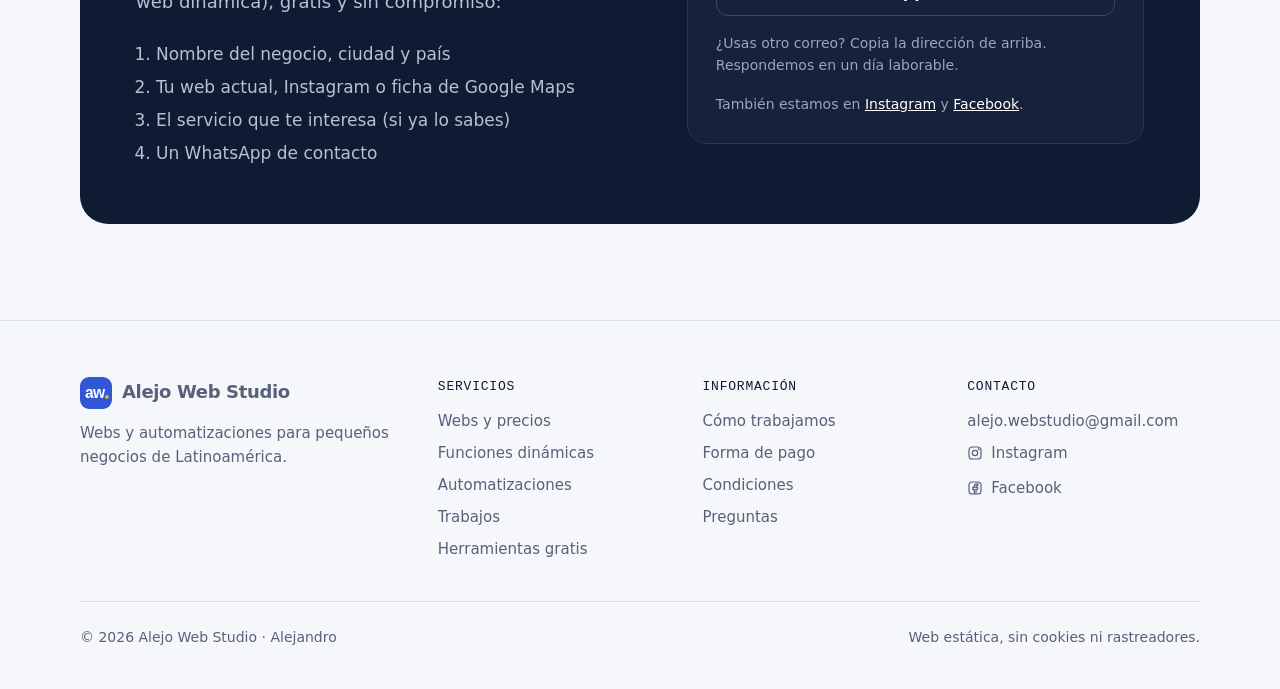
==== commit 613b82a6: "Add files via upload" ====
--- a/index.html
+++ b/index.html
@@ -3,7 +3,7 @@
 <head>
 <meta charset="utf-8">
 <meta name="viewport" content="width=device-width, initial-scale=1, viewport-fit=cover">
-<meta http-equiv="Content-Security-Policy" content="default-src 'self'; style-src 'self' 'unsafe-inline' https://fonts.googleapis.com; font-src https://fonts.gstatic.com; img-src 'self' data:; script-src 'none'; base-uri 'self'; form-action 'none'; object-src 'none'">
+<meta http-equiv="Content-Security-Policy" content="default-src 'self'; style-src 'self' 'unsafe-inline' https://fonts.googleapis.com; font-src https://fonts.gstatic.com; img-src 'self' data:; script-src 'self'; base-uri 'self'; form-action 'none'; object-src 'none'">
 <meta name="referrer" content="strict-origin-when-cross-origin">
 <title>Alejo Web Studio · Webs para pequeños negocios de Latinoamérica</title>
 <meta name="description" content="Webs informativas y dinámicas (catálogo editable, formularios, reservas) para clínicas, veterinarias, talleres y comercios de Latinoamérica. Primero ves una maqueta gratis.">
@@ -166,6 +166,72 @@
 .sectors{display:flex;flex-wrap:wrap;gap:8px 10px;align-items:center;padding-block:0 8px;color:var(--muted);font-size:15px}
 .sectors .chip{border:1px solid var(--line);background:var(--surface);border-radius:999px;padding:6px 14px;color:var(--ink)}
 
+
+/* Antes / después */
+.ba{padding:14px;margin:0 auto 28px;max-width:980px}
+.ba-stage{position:relative;--p:50%;border-radius:10px;overflow:hidden;aspect-ratio:16/10;background:var(--surface-2);user-select:none}
+.ba-stage>img,.ba-before img{position:absolute;inset:0;width:100%;height:100%;object-fit:cover;object-position:top}
+.ba-before{position:absolute;inset:0;clip-path:inset(0 calc(100% - var(--p)) 0 0)}
+.ba-line{position:absolute;top:0;bottom:0;left:var(--p);width:3px;margin-left:-1.5px;background:#fff;box-shadow:0 0 0 1px rgba(0,0,0,.15);pointer-events:none}
+.ba-line span{position:absolute;top:50%;left:50%;transform:translate(-50%,-50%);width:44px;height:44px;border-radius:50%;background:#fff;color:#0F1B33;display:grid;place-items:center;font-size:20px;box-shadow:0 6px 18px rgba(0,0,0,.25)}
+.ba-range{position:absolute;inset:0;width:100%;height:100%;opacity:0;cursor:ew-resize;margin:0}
+.ba-range:focus-visible~.ba-line span,.ba-stage:has(.ba-range:focus-visible) .ba-line span{outline:3px solid var(--accent)}
+.ba-tag{position:absolute;top:12px;font-family:var(--mono);font-size:12px;text-transform:uppercase;letter-spacing:.06em;background:rgba(15,27,51,.82);color:#fff;padding:4px 10px;border-radius:999px;pointer-events:none}
+.ba-tag.l{left:12px}.ba-tag.r{right:12px}
+.ba-cap{font-size:14.5px;color:var(--muted);padding:12px 4px 2px}
+/* Galería */
+.filters{display:flex;flex-wrap:wrap;gap:8px;margin:-20px 0 24px}
+.filters button{font:inherit;font-size:15px;font-weight:500;border:1px solid var(--line);background:var(--surface);color:var(--ink);border-radius:999px;padding:7px 14px;cursor:pointer}
+.filters button span{font-family:var(--mono);font-size:12px;color:var(--muted);margin-left:4px}
+.filters button[aria-pressed="true"]{background:var(--ink);color:var(--bg);border-color:var(--ink)}
+.filters button[aria-pressed="true"] span{color:inherit;opacity:.7}
+.work .shot{position:relative}
+.work .fx{position:absolute;right:22px;top:22px;background:var(--accent);color:var(--on-accent);font-family:var(--mono);font-size:11.5px;font-weight:500;letter-spacing:.04em;text-transform:uppercase;padding:3px 9px;border-radius:999px}
+.work .tags{display:flex;flex-wrap:wrap;gap:6px;margin-top:6px}
+.work .tags span{font-size:12.5px;border:1px solid var(--line);border-radius:6px;padding:1px 8px;color:var(--muted)}
+.work[hidden]{display:none}
+/* Calculadora */
+.calc{margin-top:28px;display:grid;grid-template-columns:1.5fr 1fr;overflow:hidden}
+.calc-in{padding:32px;min-width:0}
+.calc-in h3{font-size:24px;font-weight:600;margin-bottom:8px}
+.calc fieldset{border:0;padding:0;margin:22px 0 0;min-width:0}
+.calc fieldset[disabled]{opacity:.45}
+.calc legend{font-weight:600;margin-bottom:10px;padding:0}
+.calc legend small{font-weight:400;color:var(--muted)}
+.pick{display:grid;grid-template-columns:repeat(4,1fr);gap:8px}
+.pick label{position:relative}
+.pick input{position:absolute;opacity:0}
+.pick span{display:block;border:1.5px solid var(--line);border-radius:12px;padding:12px;font-size:14px;color:var(--muted);cursor:pointer;height:100%}
+.pick b{display:block;color:var(--ink);font-size:15.5px}
+.pick input:checked+span{border-color:var(--brand);background:var(--brand-soft)}
+.pick input:focus-visible+span{outline:3px solid var(--accent);outline-offset:2px}
+.checks2{display:grid;grid-template-columns:1fr 1fr;gap:8px}
+.checks2 label{display:flex;align-items:center;gap:10px;border:1px solid var(--line);border-radius:10px;padding:10px 12px;font-size:15px;cursor:pointer;min-width:0}
+.checks2 input[type=checkbox]{width:18px;height:18px;accent-color:var(--brand);flex:none}
+.checks2 em{font-style:normal;font-family:var(--mono);font-size:12.5px;color:var(--brand);margin-left:auto;white-space:nowrap}
+.checks2 .qty input{width:56px;font:inherit;border:1px solid var(--line);border-radius:8px;padding:4px 6px;background:var(--bg);color:var(--ink)}
+.checks2 .qty em{margin-left:0}
+.calc-out{background:#0F1B33;color:#E9EDF6;padding:32px;display:flex;flex-direction:column;gap:12px;min-width:0}
+.lbl2{font-family:var(--mono);font-size:12px;text-transform:uppercase;letter-spacing:.06em;color:#9AA5BE}
+.tot2 b{font-size:56px;letter-spacing:-.04em;line-height:1;color:#fff}
+.tot2 span{color:#9AA5BE}
+.split2{color:#F5B700;font-family:var(--mono);font-size:13.5px}
+.lines{list-style:none;padding:12px 0;margin:0;border-top:1px solid #2A3756;border-bottom:1px solid #2A3756;display:grid;gap:6px;font-size:14.5px}
+.lines li{display:flex;justify-content:space-between;gap:12px}
+.lines li span:last-child{font-family:var(--mono);color:#B7C0D4;white-space:nowrap}
+.monthly{font-size:14px;color:#B7C0D4}
+.btn-ghost-d{background:transparent;color:#E9EDF6;border:1px solid #3A4868}
+.btn-ghost-d:hover{border-color:#9AA5BE;color:#fff}
+.calc-note{font-size:13px;color:#9AA5BE}
+/* Herramientas teaser */
+.tools-t{display:grid;grid-template-columns:1fr 1.3fr;gap:48px;align-items:center}
+.tlist{display:grid;gap:12px}
+.tlist a{display:grid;grid-template-columns:40px 1fr;gap:2px 14px;padding:18px 22px;text-decoration:none;color:var(--ink);transition:border-color .15s,transform .15s}
+.tlist a:hover{border-color:var(--brand);transform:translateX(4px)}
+.tlist .mono{grid-row:span 2;color:var(--brand);font-size:14px;padding-top:2px}
+.tlist b{font-weight:600}
+.tlist a span:last-child{color:var(--muted);font-size:15px}
+
 /* Automatizaciones */
 .auto{display:grid;grid-template-columns:1fr 1fr;gap:48px;align-items:center;padding:44px}
 .auto ul{list-style:none;margin:0;padding:0;display:grid}
@@ -212,6 +278,8 @@
   .methods{grid-template-columns:1fr 1fr}
   .funcs{grid-template-columns:1fr 1fr}.func,.func:nth-child(4),.func:nth-child(5){grid-column:auto}
   .shop{grid-template-columns:1fr}
+  .calc,.tools-t{grid-template-columns:1fr}
+  .pick{grid-template-columns:1fr 1fr}
   .plans{grid-template-columns:1fr;max-width:560px}
   .plan .for{min-height:0}
   .plan.main{order:-1}
@@ -222,6 +290,9 @@
 @media (max-width:640px){
   .finds,.works,.steps,.incl,.methods,.funcs,.vs{grid-template-columns:1fr}
   .vs>div+div{border-left:0;border-top:1px solid var(--line)}
+  .checks2{grid-template-columns:1fr}
+  .calc-in,.calc-out{padding:22px}
+  .ba-stage{aspect-ratio:4/3}
   .report{left:-6px;bottom:-70px;width:78%}
   .stage{margin-right:10px;margin-bottom:40px}
   .stage .phone{right:-8px;width:34%}
@@ -243,12 +314,12 @@
       <a href="#servicios">Servicios</a>
       <a href="#proceso">Cómo trabajamos</a>
       <a href="automatizaciones/">Automatizaciones</a>
-      <a href="#preguntas">Preguntas</a>
+      <a href="herramientas/">Herramientas</a>
       <a class="btn btn-primary btn-sm" href="#empezar">Pedir maqueta gratis</a>
       <details class="mnav"><summary aria-label="Abrir menú"><span></span></summary>
         <nav aria-label="Menú">
           <a href="#servicios">Servicios y precios</a><a href="#dinamicas">Funciones dinámicas</a><a href="#trabajos">Trabajos</a><a href="#proceso">Cómo trabajamos</a>
-          <a href="#pago">Forma de pago</a><a href="automatizaciones/">Automatizaciones</a><a href="#preguntas">Preguntas</a>
+          <a href="#pago">Forma de pago</a><a href="automatizaciones/">Automatizaciones</a><a href="herramientas/">Herramientas gratis</a><a href="#preguntas">Preguntas</a>
           <a href="#empezar"><b>Pedir maqueta gratis</b></a>
         </nav>
       </details>
@@ -300,6 +371,16 @@
       <h2 class="h2" id="h-rev">Pequeños fallos que hacen perder clientes cada día.</h2>
       <p class="intro">Antes de escribir a un negocio revisamos su web a fondo. Estos son los problemas que más encontramos en clínicas y comercios de la región, y cómo los resolvemos.</p>
     </div>
+    <div class="ba card" id="ba">
+      <div class="ba-stage">
+        <img src="img/veterinaria-escritorio.webp" alt="Web renovada de una clínica veterinaria de ejemplo" width="1280" height="800" loading="lazy">
+        <div class="ba-before"><img src="img/antes.webp" alt="La misma web antes de renovarla, con un diseño antiguo" width="1280" height="800" loading="lazy"></div>
+        <span class="ba-tag l">Antes</span><span class="ba-tag r">Después</span>
+        <div class="ba-line" aria-hidden="true"><span>⟷</span></div>
+        <input class="ba-range" type="range" min="0" max="100" value="50" aria-label="Deslizar para comparar antes y después">
+      </div>
+      <p class="ba-cap">Arrastra para comparar. Misma clínica (de ejemplo), mismo contenido: de una web de 2016 a una pensada para el celular, con WhatsApp y citas.</p>
+    </div>
     <div class="finds">
       <article class="find card"><p class="was">Sin botón de WhatsApp</p><h3>El cliente no sabe cómo escribirte</h3><p>Desde el celular, cada paso de más es una cita o un pedido que se pierde.</p><p class="fix"><b>Arreglo:</b> botón fijo de WhatsApp y teléfono que se pulsa.</p></article>
       <article class="find card"><p class="was">⚠ No seguro · http://</p><h3>Chrome avisa de que tu web no es segura</h3><p>Muchos visitantes se van al ver la advertencia, y Google la posiciona peor.</p><p class="fix"><b>Arreglo:</b> HTTPS en todas las páginas, gratis y automático.</p></article>
@@ -316,24 +397,42 @@
   <div class="wrap">
     <div class="head">
       <p class="eyebrow">Trabajos</p>
-      <h2 class="h2" id="h-tra">Webs pensadas para cada tipo de negocio.</h2>
-      <p class="intro">Ábrelas en tu celular: así las verán tus clientes.</p>
-    </div>
-    <div class="works">
-      <a class="work card" href="demos/veterinaria/">
-        <div class="shot"><img src="img/veterinaria-escritorio.webp" alt="Portada de la web de la Clínica Veterinaria Lunares" width="1280" height="800" loading="lazy"></div>
-        <div class="body"><p class="kind">Clínica veterinaria</p><h3>Veterinaria Lunares</h3><p>Citas por WhatsApp, urgencias 24 horas y horario siempre a la vista.</p><p class="go">Ver web →</p></div>
+      <h2 class="h2" id="h-tra">Seis estilos, seis negocios distintos.</h2>
+      <p class="intro">Ábrelas en tu celular y pruébalas: reserva una cita, llena un carrito o evalúa un caso. Las marcadas como interactivas funcionan de verdad.</p>
+    </div>
+    <div class="filters" role="group" aria-label="Filtrar trabajos" hidden>
+      <button type="button" data-f="todos" aria-pressed="true">Todos <span>6</span></button>
+      <button type="button" data-f="salud" aria-pressed="false">Salud <span>2</span></button>
+      <button type="button" data-f="comercio" aria-pressed="false">Comercio <span>2</span></button>
+      <button type="button" data-f="servicios" aria-pressed="false">Servicios <span>2</span></button>
+    </div>
+    <div class="works" id="works">
+      <a class="work card" href="demos/dental/" data-cat="salud">
+        <div class="shot"><img src="img/dental-escritorio.webp" alt="Portada de la web de ejemplo de Dental Albor" width="1280" height="800" loading="lazy"><span class="fx">Interactiva</span></div>
+        <div class="body"><p class="kind">Clínica dental</p><h3>Dental Albor</h3><p>Reserva de citas en tres pasos que solo muestra los huecos libres.</p><p class="tags"><span>Reservas</span><span>Precios</span></p></div>
       </a>
-      <a class="work card" href="demos/taller/">
-        <div class="shot"><img src="img/taller-escritorio.webp" alt="Portada de la web del taller Ruedamaestra" width="1280" height="800" loading="lazy"></div>
-        <div class="body"><p class="kind">Taller mecánico</p><h3>Ruedamaestra</h3><p>Servicios con precio orientativo y presupuesto por WhatsApp en un toque.</p><p class="go">Ver web →</p></div>
+      <a class="work card" href="demos/tienda/" data-cat="comercio">
+        <div class="shot"><img src="img/tienda-escritorio.webp" alt="Portada de la web de ejemplo de Tostadero Cumbre" width="1280" height="800" loading="lazy"><span class="fx">Interactiva</span></div>
+        <div class="body"><p class="kind">Tienda online</p><h3>Tostadero Cumbre</h3><p>Catálogo con filtros y buscador, carrito y pedido por WhatsApp.</p><p class="tags"><span>Carrito</span><span>Catálogo</span></p></div>
       </a>
-      <a class="work card" href="demos/restaurante/">
-        <div class="shot"><img src="img/restaurante-escritorio.webp" alt="Portada de la web de la Fonda La Comadre" width="1280" height="800" loading="lazy"></div>
-        <div class="body"><p class="kind">Restaurante</p><h3>Fonda La Comadre</h3><p>Menú del día que el dueño actualiza solo desde una hoja de cálculo.</p><p class="go">Ver web →</p></div>
+      <a class="work card" href="demos/abogados/" data-cat="servicios">
+        <div class="shot"><img src="img/abogados-escritorio.webp" alt="Portada de la web de ejemplo de Valdés & Ruano" width="1280" height="800" loading="lazy"><span class="fx">Interactiva</span></div>
+        <div class="body"><p class="kind">Estudio jurídico</p><h3>Valdés & Ruano</h3><p>Diseño editorial y un evaluador que ordena el caso antes de la consulta.</p><p class="tags"><span>Formulario</span><span>Editorial</span></p></div>
       </a>
-    </div>
-    <p class="disclaimer">Son negocios de ejemplo, creados para mostrar nuestro trabajo.</p>
+      <a class="work card" href="demos/veterinaria/" data-cat="salud">
+        <div class="shot"><img src="img/veterinaria-escritorio.webp" alt="Portada de la web de ejemplo de Veterinaria Lunares" width="1280" height="800" loading="lazy"></div>
+        <div class="body"><p class="kind">Clínica veterinaria</p><h3>Veterinaria Lunares</h3><p>Citas por WhatsApp, urgencias 24 horas y horario siempre a la vista.</p><p class="tags"><span>WhatsApp</span><span>Informativa</span></p></div>
+      </a>
+      <a class="work card" href="demos/taller/" data-cat="servicios">
+        <div class="shot"><img src="img/taller-escritorio.webp" alt="Portada de la web de ejemplo de Ruedamaestra" width="1280" height="800" loading="lazy"></div>
+        <div class="body"><p class="kind">Taller mecánico</p><h3>Ruedamaestra</h3><p>Servicios con precio orientativo y presupuesto por WhatsApp en un toque.</p><p class="tags"><span>Precios</span><span>Informativa</span></p></div>
+      </a>
+      <a class="work card" href="demos/restaurante/" data-cat="comercio">
+        <div class="shot"><img src="img/restaurante-escritorio.webp" alt="Portada de la web de ejemplo de Fonda La Comadre" width="1280" height="800" loading="lazy"></div>
+        <div class="body"><p class="kind">Restaurante</p><h3>Fonda La Comadre</h3><p>Menú del día que el dueño actualiza solo desde una hoja de cálculo.</p><p class="tags"><span>Menú editable</span></p></div>
+      </a>
+    </div>
+    <p class="disclaimer">Son negocios ficticios, creados para mostrar nuestro trabajo.</p>
   </div>
 </section>
 
@@ -401,12 +500,53 @@
       </div>
       <a class="btn btn-ghost" href="https://mail.google.com/mail/?view=cm&amp;fs=1&amp;to=alejo.webstudio@gmail.com&amp;su=Presupuesto%20de%20tienda%20online%20o%20aplicaci%C3%B3n%20web&amp;body=Negocio%3A%0ACiudad%20y%20pa%C3%ADs%3A%0AWeb%20actual%2C%20Instagram%20o%20ficha%20de%20Google%20Maps%3A%0AWhatsApp%3A%0AQu%C3%A9%20quiero%20vender%20o%20gestionar%3A%0ACu%C3%A1ntos%20productos%20aproximadamente%3A%0AC%C3%B3mo%20cobro%20hoy%20a%20mis%20clientes%3A%0A" target="_blank" rel="noopener">Pedir presupuesto</a>
     </article>
-    <p class="m-note">Los botones abren un correo ya escrito en Gmail. ¿Usas otro correo? Escríbenos a <b>alejo.webstudio@gmail.com</b> o por <a href="https://www.instagram.com/alejowebstudio/" rel="noopener">Instagram</a>.</p>
+    <div class="calc card" id="calculadora" hidden>
+      <div class="calc-in">
+        <p class="eyebrow">Calculadora</p>
+        <h3>Arma tu web y mira el precio al momento.</h3>
+        <fieldset><legend>1. Tipo de web</legend>
+          <div class="pick" id="cBase">
+            <label><input type="radio" name="base" value="80" data-n="Renovar mi web"><span><b>Renovar</b>80 USD</span></label>
+            <label><input type="radio" name="base" value="100" data-n="Web informativa" checked><span><b>Informativa</b>100 USD</span></label>
+            <label><input type="radio" name="base" value="130" data-n="Web con funciones dinámicas"><span><b>Dinámica</b>desde 130</span></label>
+            <label><input type="radio" name="base" value="0" data-n="Tienda online o aplicación web"><span><b>Tienda / app</b>a medida</span></label>
+          </div>
+        </fieldset>
+        <fieldset id="cFx" disabled><legend>2. Funciones dinámicas <small>(la primera va incluida, cada extra +30 USD)</small></legend>
+          <div class="checks2">
+            <label><input type="checkbox" value="Catálogo editable"> Catálogo editable</label>
+            <label><input type="checkbox" value="Formularios de solicitud"> Formularios de solicitud</label>
+            <label><input type="checkbox" value="Reservas y citas"> Reservas y citas</label>
+            <label><input type="checkbox" value="Panel de administración"> Panel de administración</label>
+            <label><input type="checkbox" value="Integraciones"> Integraciones</label>
+          </div>
+        </fieldset>
+        <fieldset><legend>3. Extras</legend>
+          <div class="checks2">
+            <label><input type="checkbox" id="cEn" value="25"> Versión en inglés <em>+25</em></label>
+            <label class="qty">Páginas extra <em>+20 c/u</em> <input type="number" id="cPg" min="0" max="10" value="0" inputmode="numeric" aria-label="Número de páginas extra"></label>
+            <label><input type="checkbox" id="cWa" value="25"> WhatsApp Business configurado <em>+25</em></label>
+            <label><input type="checkbox" id="cMt" value="10"> Mantenimiento mensual <em>10/mes</em></label>
+          </div>
+        </fieldset>
+      </div>
+      <aside class="calc-out" aria-live="polite">
+        <p class="lbl2">Tu presupuesto</p>
+        <p class="tot2"><b id="cTot">100</b> <span>USD · pago único</span></p>
+        <p class="split2" id="cSplit">50 al empezar + 50 al terminar</p>
+        <ul class="lines" id="cLines"></ul>
+        <p class="monthly" id="cMon" hidden></p>
+        <a class="btn btn-accent" id="cSend" href="#" target="_blank" rel="noopener">Pedir esta web por Gmail</a>
+        <button class="btn btn-ghost-d" id="cCopy" type="button">Copiar resumen</button>
+        <p class="calc-note">Sin compromiso: primero te enviamos la maqueta gratis. ¿Otro correo? alejo.webstudio@gmail.com</p>
+      </aside>
+    </div>
+    <p class="m-note" id="calcNo">Los botones abren un correo ya escrito en Gmail. ¿Usas otro correo? Escríbenos a <b>alejo.webstudio@gmail.com</b> o por <a href="https://www.instagram.com/alejowebstudio/" rel="noopener">Instagram</a>.</p>
 
     <div class="extras-wrap">
       <div>
         <h3>Extras</h3>
-        <p class="intro">Se suman al plan que elijas. El dominio (tunegocio.com) lo compras tú, a tu nombre, por unos 10-15 USD al año; te guiamos paso a paso.</p>
+        <p class="intro">Se suman al plan que elijas. El dominio (tunegocio.com) lo compras tú, a tu nombre, por unos 10-15 USD al año: te guiamos paso a paso y <b>nosotros lo conectamos con la web sin coste extra</b>.</p>
       </div>
       <div class="extras card" role="region" aria-label="Tabla de extras" tabindex="0">
         <table>
@@ -529,6 +669,23 @@
   </div>
 </section>
 
+<section class="section" aria-labelledby="h-her">
+  <div class="wrap">
+    <div class="tools-t">
+      <div>
+        <p class="eyebrow">Herramientas gratis</p>
+        <h2 class="h2" id="h-her">Úsalas aunque no trabajes con nosotros.</h2>
+        <p class="intro">Pequeñas herramientas para negocios, sin registro y sin guardar tus datos.</p>
+      </div>
+      <div class="tlist">
+        <a class="card" href="herramientas/#whatsapp"><span class="mono">01</span><b>Enlace y QR de WhatsApp</b><span>Para tu Instagram o para imprimir en el mostrador.</span></a>
+        <a class="card" href="herramientas/#google"><span class="mono">02</span><b>Cómo te ve Google</b><span>Revisa título y descripción antes de publicarlos.</span></a>
+        <a class="card" href="herramientas/#test"><span class="mono">03</span><b>Test de tu web</b><span>8 preguntas, tu puntuación y qué arreglar primero.</span></a>
+      </div>
+    </div>
+  </div>
+</section>
+
 <section class="section" aria-labelledby="h-qui">
   <div class="wrap">
     <p class="eyebrow">Quién está detrás</p>
@@ -556,6 +713,7 @@
       <details><summary>¿Cuánto tarda?</summary><p>La maqueta, unas 48 horas. La web terminada, 3-5 días hábiles desde el primer pago, si ya tenemos tus textos y fotos.</p></details>
       <details><summary>¿Qué tengo que enviar?</summary><p>Nombre del negocio, logo si lo tienes, servicios o productos, horario, dirección, WhatsApp y algunas fotos. Si no tienes textos, los redactamos nosotros y tú los revisas.</p></details>
       <details><summary>¿Hay que pagar algo cada mes?</summary><p>No. El alojamiento es gratis. Solo pagas el dominio una vez al año a quien lo vende. El mantenimiento mensual es opcional.</p></details>
+      <details><summary>¿Ustedes se encargan del dominio?</summary><p>Te ayudamos con todo menos el pago: te decimos dónde comprarlo y qué nombre elegir, y cuando lo tienes lo conectamos con tu web y activamos el HTTPS, sin coste extra. Lo compras tú y a tu nombre para que siempre sea tuyo y nadie pueda quedárselo. Si todavía no quieres pagar un dominio, publicamos la web en una dirección gratuita y lo añades cuando quieras.</p></details>
       <details><summary>¿Quién es el dueño de la web?</summary><p>Tú. El dominio se registra a tu nombre y al terminar te entregamos todos los archivos.</p></details>
       <details><summary>¿Y si después quiero cambiar algo?</summary><p>Las dos rondas de cambios están incluidas. Una vez entregada y aprobada la web, cada cambio pequeño cuesta 5 USD, o puedes contratar el mantenimiento de 10 USD al mes.</p></details>
       <details><summary>¿Cómo pago desde mi país?</summary><p>Con PayPal (cuenta o tarjeta), con Payoneer (tarjeta o transferencia, según el país) o con Binance Pay en USDT. Tú eliges; te enviamos los datos junto al resumen del encargo.</p></details>
@@ -600,12 +758,13 @@
   <div class="wrap">
     <div class="cols">
       <div><a class="brand" href="./"><img src="img/logo.svg" alt="" width="32" height="32">Alejo Web Studio</a><p class="about">Webs y automatizaciones para pequeños negocios de Latinoamérica.</p></div>
-      <div><h4>Servicios</h4><ul><li><a href="#servicios">Webs y precios</a></li><li><a href="#dinamicas">Funciones dinámicas</a></li><li><a href="automatizaciones/">Automatizaciones</a></li><li><a href="#trabajos">Trabajos</a></li></ul></div>
+      <div><h4>Servicios</h4><ul><li><a href="#servicios">Webs y precios</a></li><li><a href="#dinamicas">Funciones dinámicas</a></li><li><a href="automatizaciones/">Automatizaciones</a></li><li><a href="#trabajos">Trabajos</a></li><li><a href="herramientas/">Herramientas gratis</a></li></ul></div>
       <div><h4>Información</h4><ul><li><a href="#proceso">Cómo trabajamos</a></li><li><a href="#pago">Forma de pago</a></li><li><a href="condiciones/">Condiciones</a></li><li><a href="#preguntas">Preguntas</a></li></ul></div>
       <div><h4>Contacto</h4><ul><li><a href="#empezar">alejo.webstudio@gmail.com</a></li><li><a class="social" href="https://www.instagram.com/alejowebstudio/" rel="noopener"><svg viewBox="0 0 24 24" aria-hidden="true"><rect x="3" y="3" width="18" height="18" rx="5"/><circle cx="12" cy="12" r="4"/><circle cx="17.5" cy="6.5" r=".6" fill="currentColor"/></svg>Instagram</a></li><li><a class="social" href="https://www.facebook.com/profile.php?id=61595112646783" rel="noopener"><svg viewBox="0 0 24 24" aria-hidden="true"><rect x="3" y="3" width="18" height="18" rx="5"/><path d="M13.5 21v-7h2.3l.4-2.8h-2.7V9.5c0-.8.3-1.3 1.4-1.3h1.4V5.7c-.3 0-1.1-.1-2-.1-2 0-3.3 1.2-3.3 3.4v2.2H8.7V14H11v7"/></svg>Facebook</a></li><!--REDES--></ul></div>
     </div>
     <div class="legal"><span>© 2026 Alejo Web Studio · Alejandro</span><span>Web estática, sin cookies ni rastreadores.</span></div>
   </div>
 </footer>
+<script src="assets/js/home.js"></script>
 </body>
 </html>
--- a/assets/site.css
+++ b/assets/site.css
@@ -119,3 +119,4 @@
 }
 .social{display:inline-flex;align-items:center;gap:8px}
 .social svg{width:16px;height:16px;fill:none;stroke:currentColor;stroke-width:1.8}
+.btn[aria-disabled="true"]{opacity:.45;pointer-events:none}
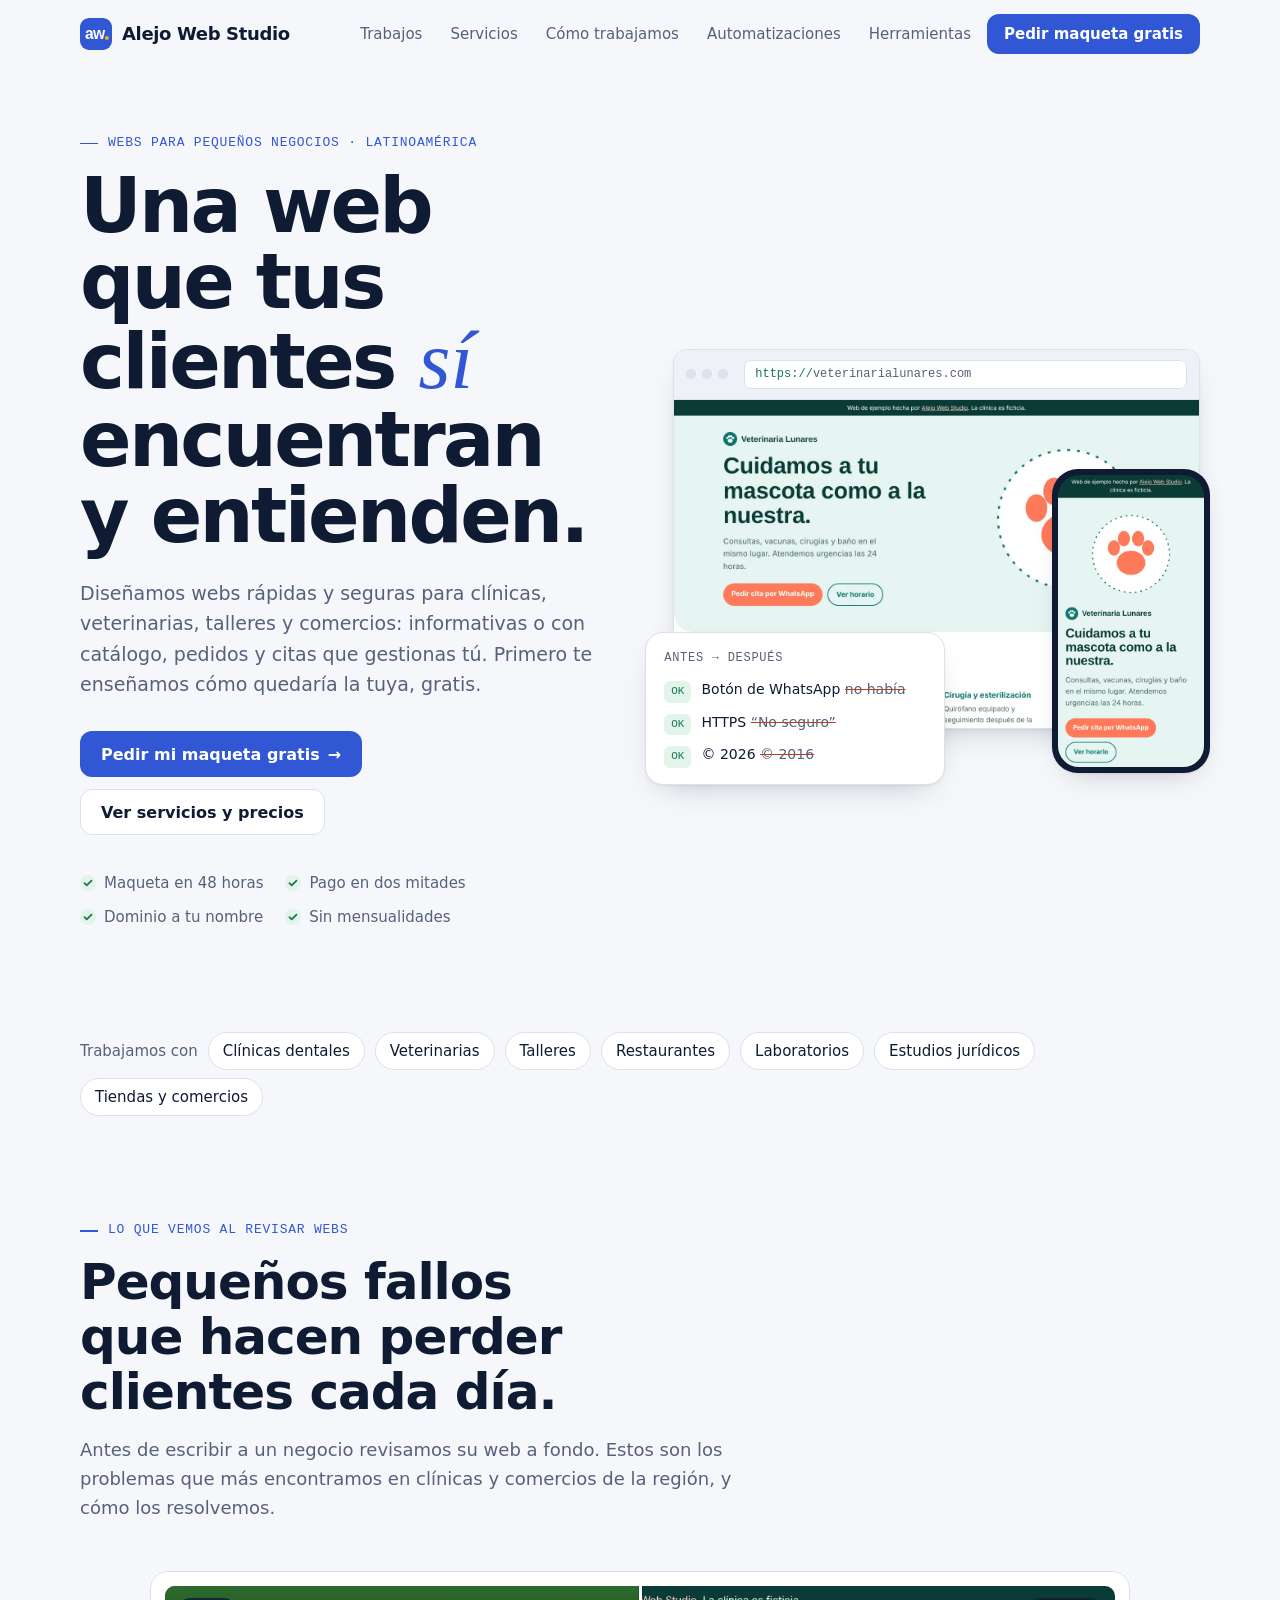
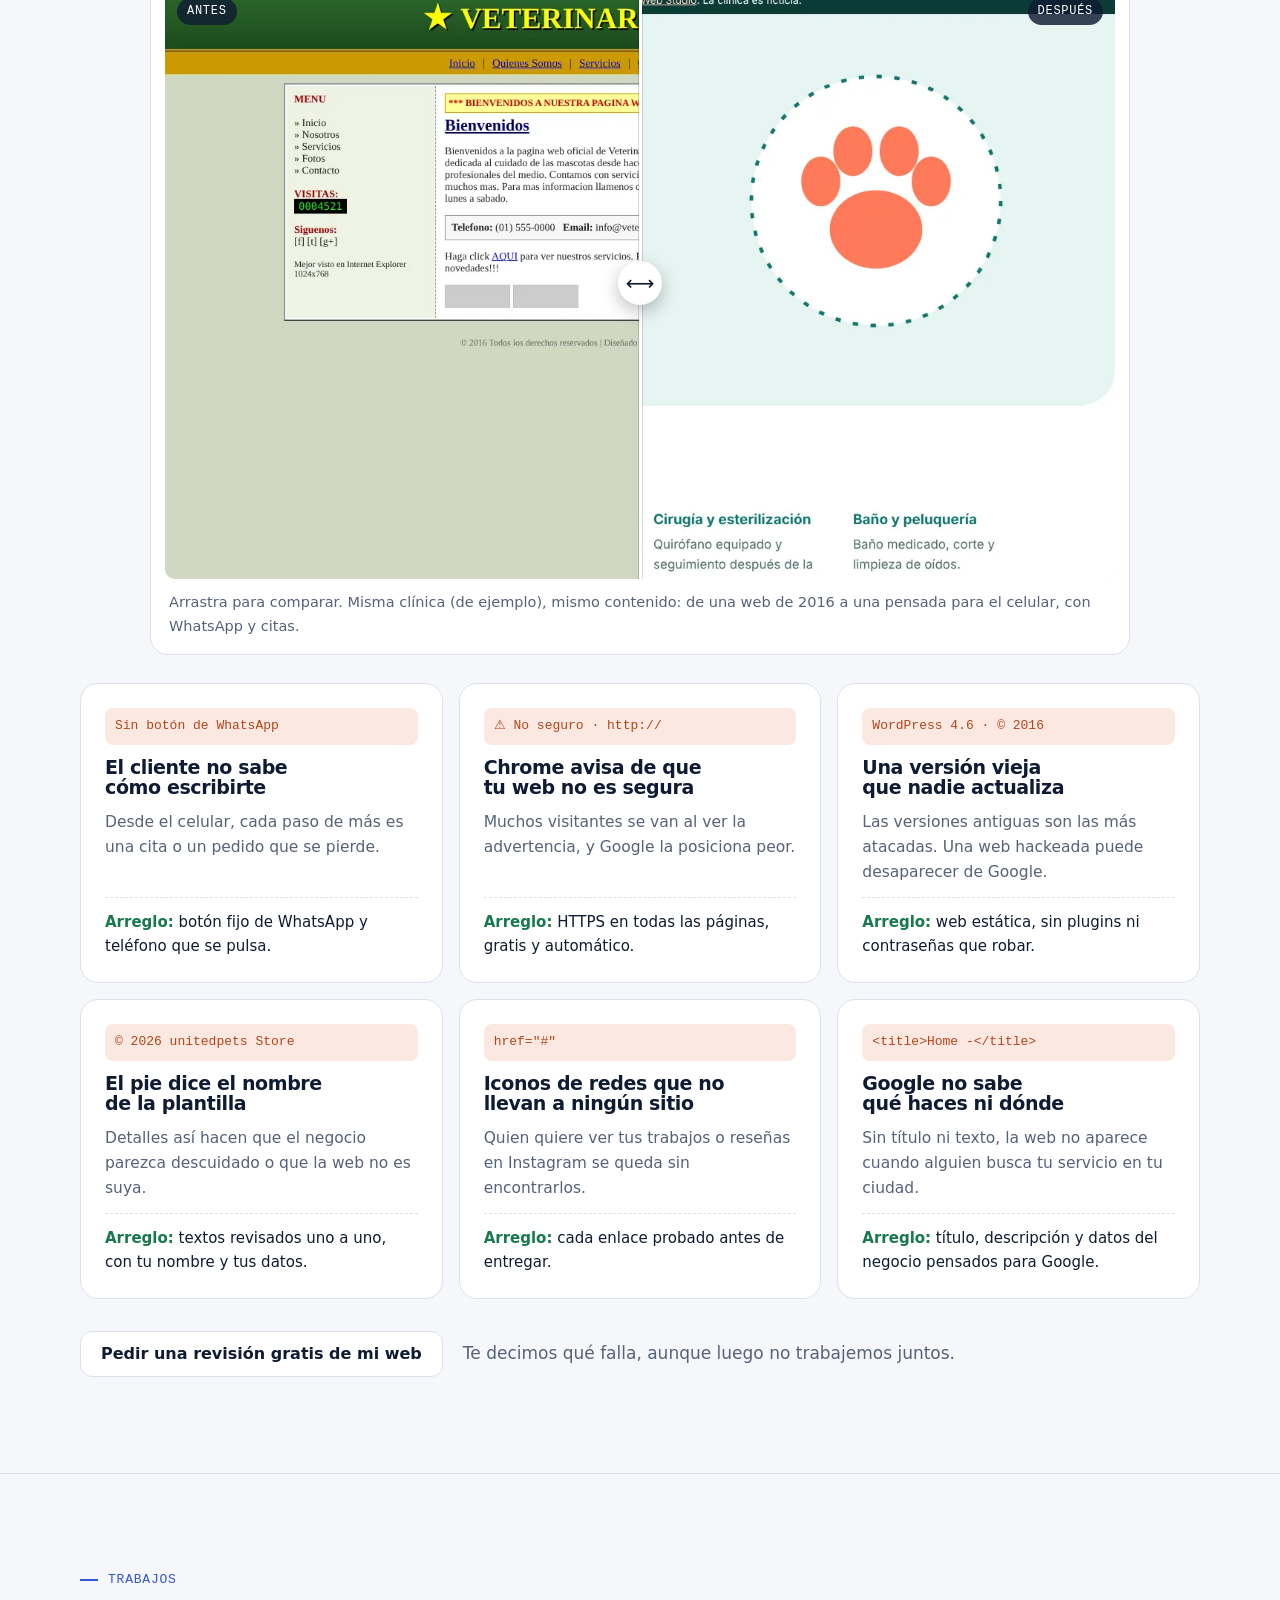
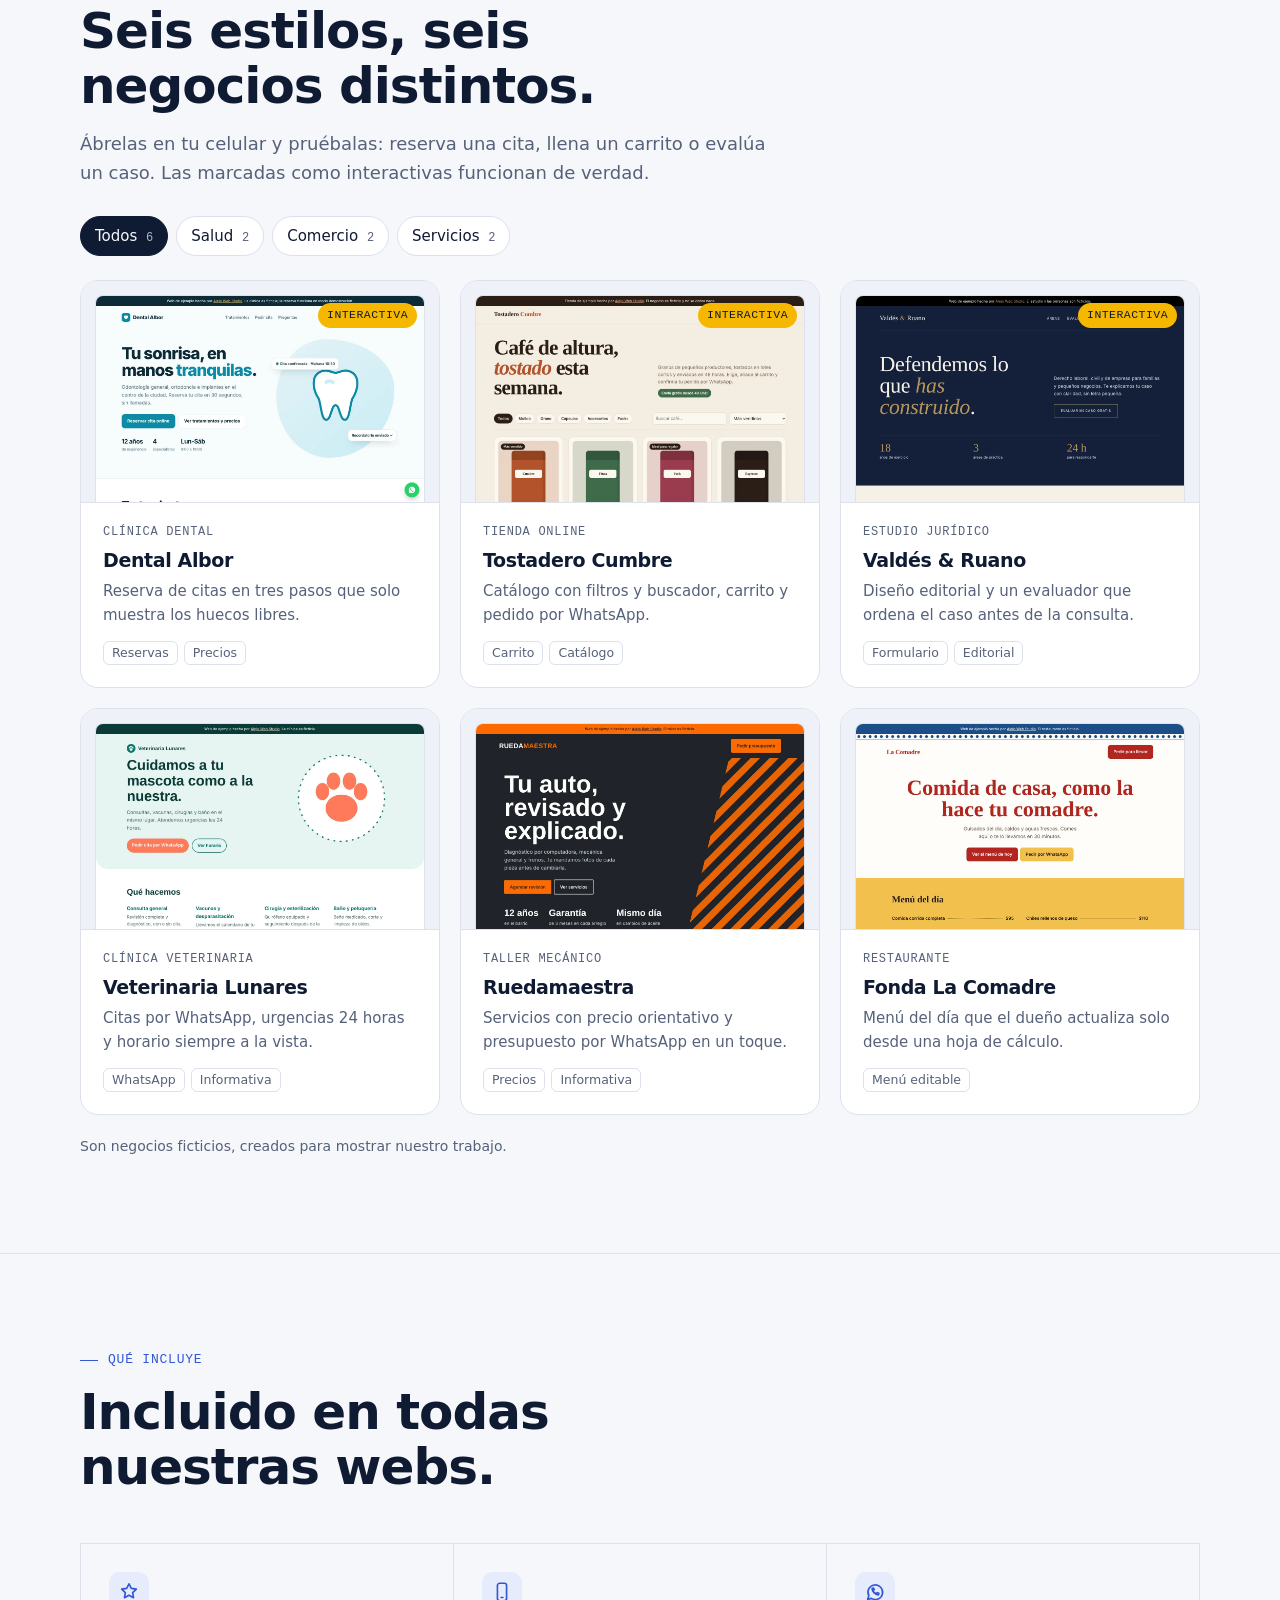
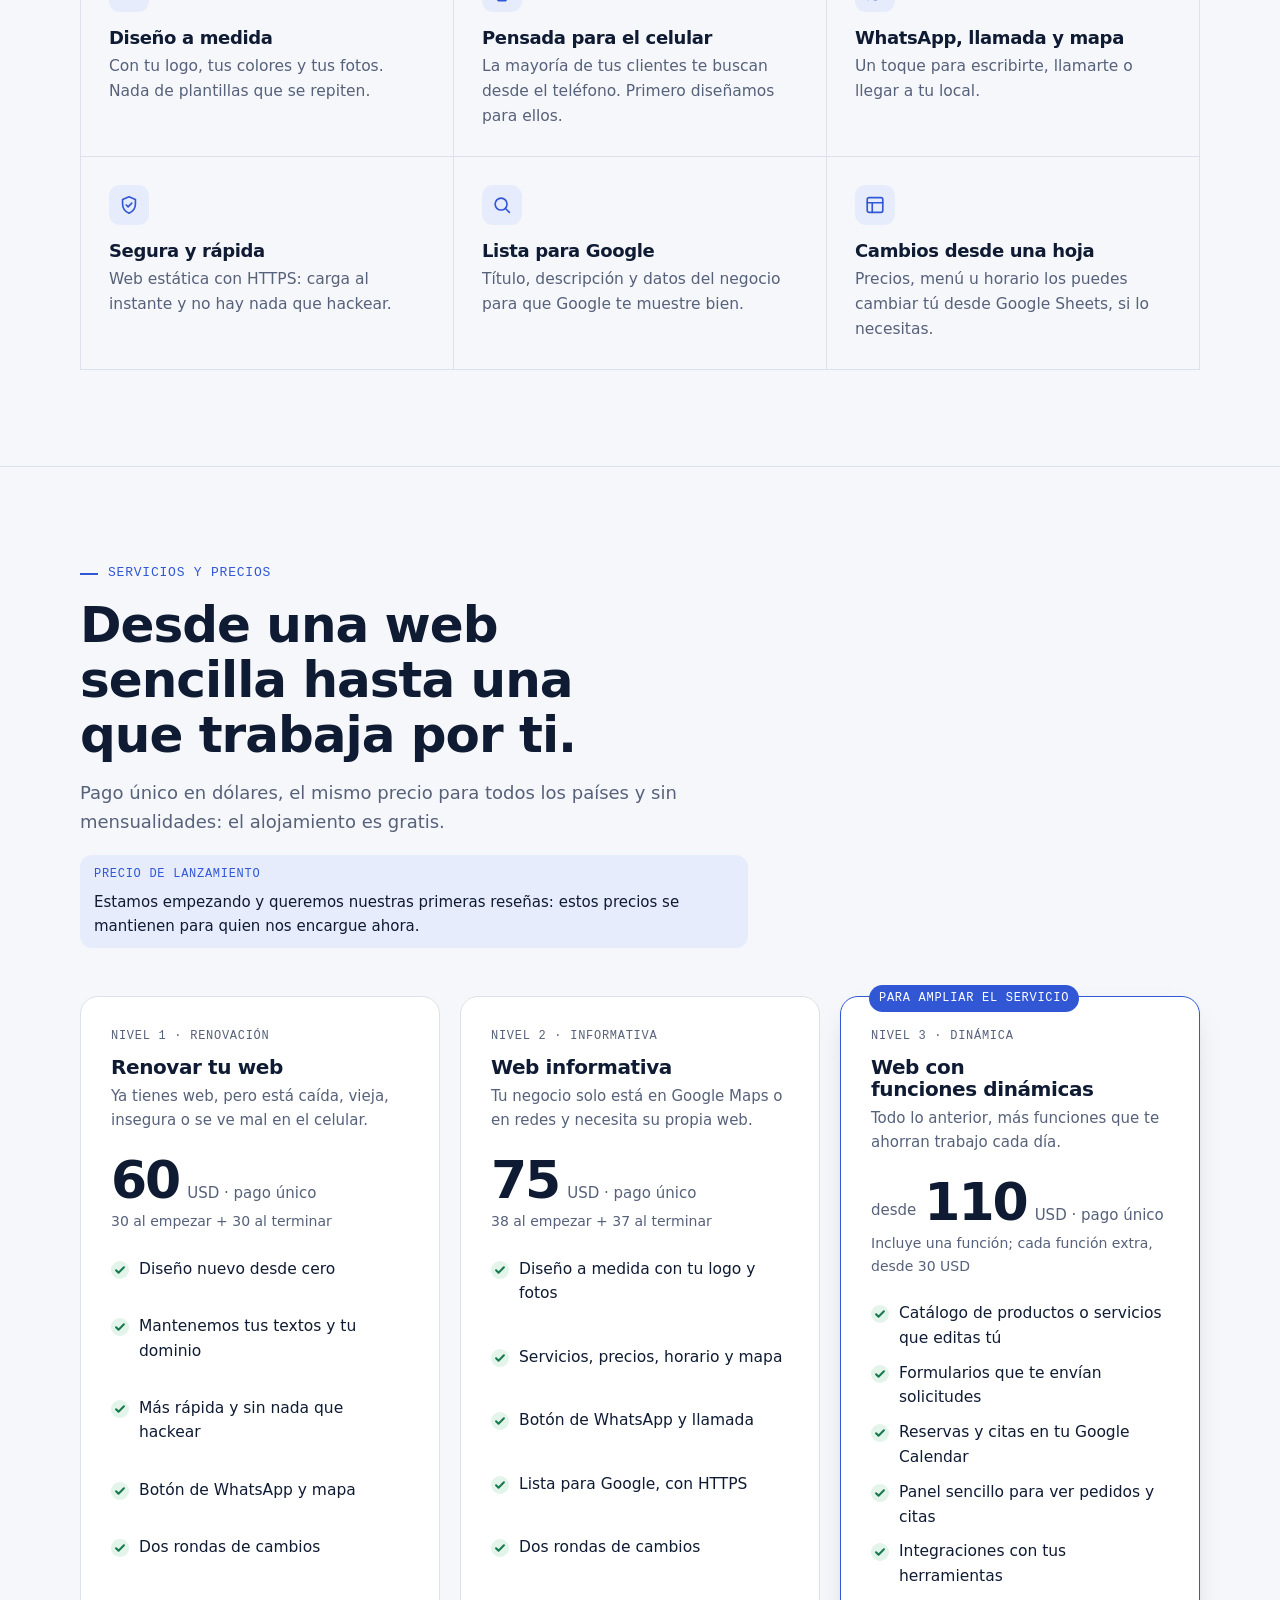
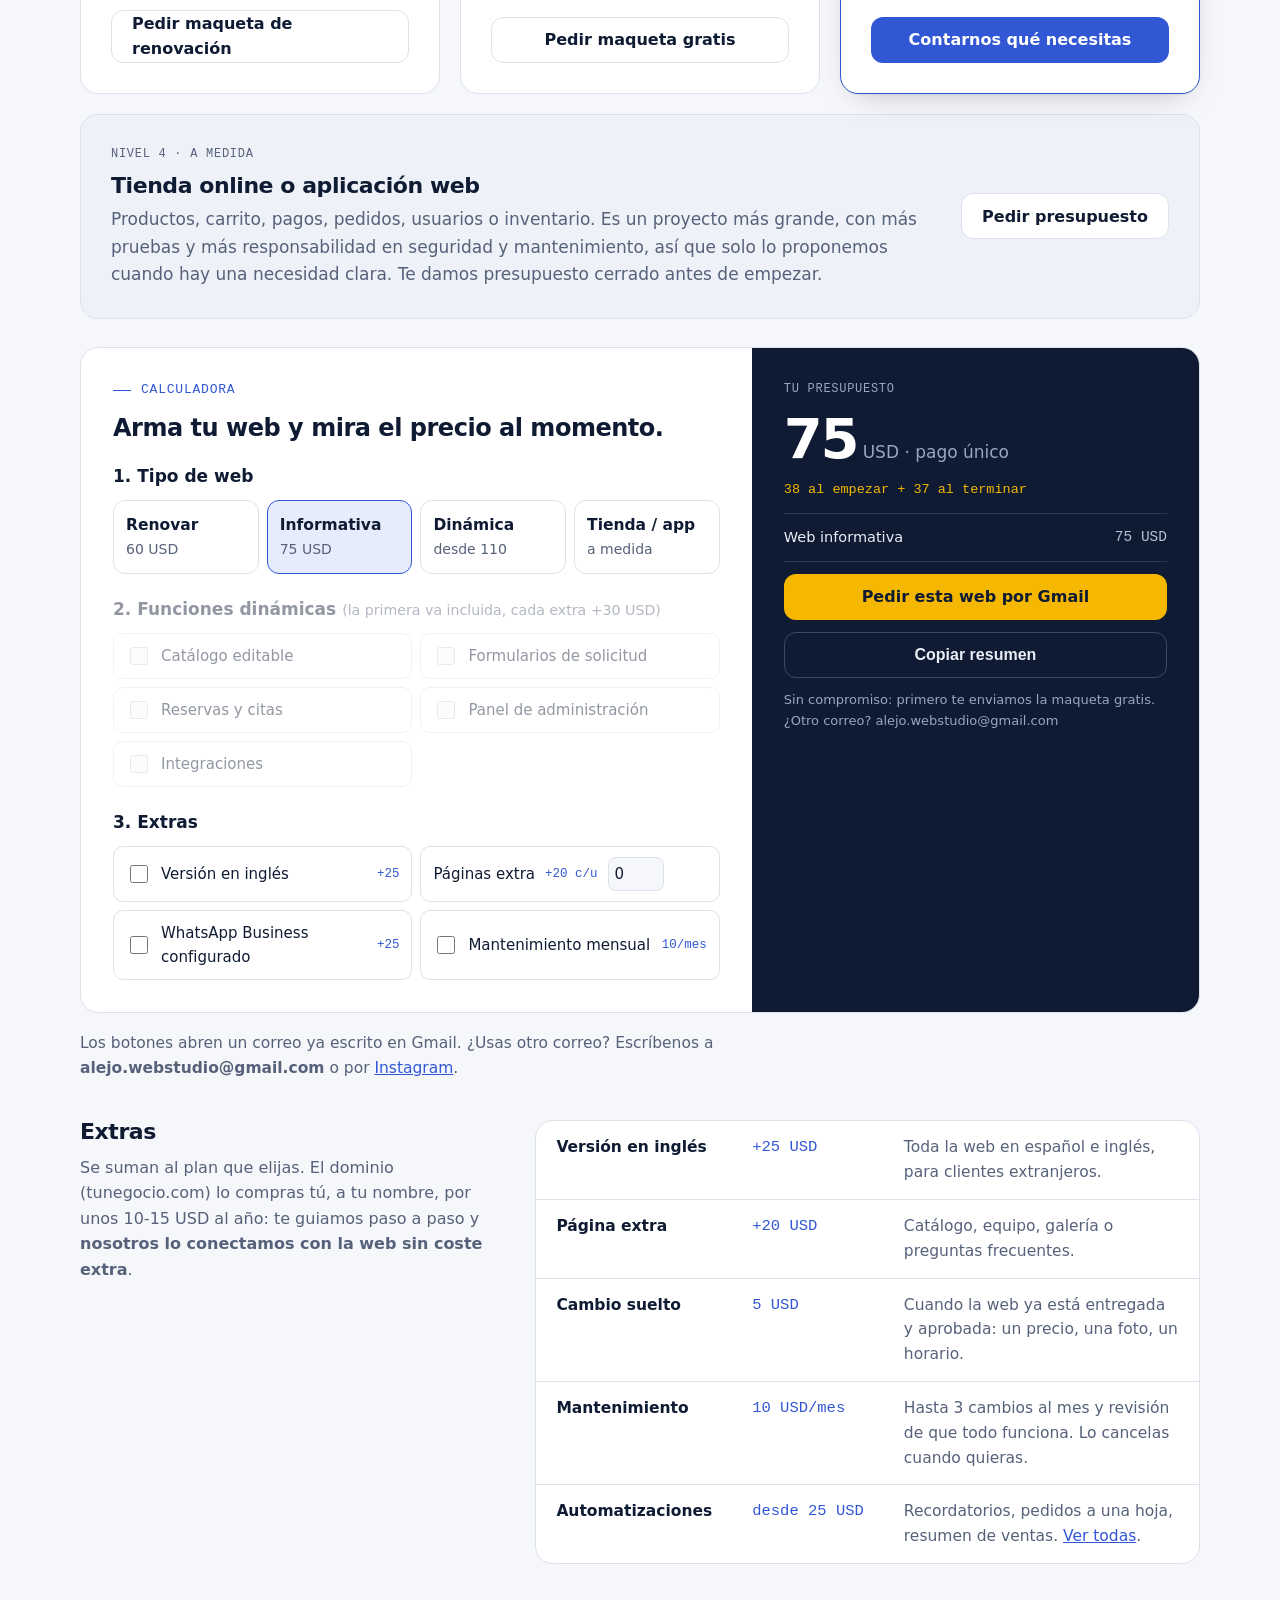
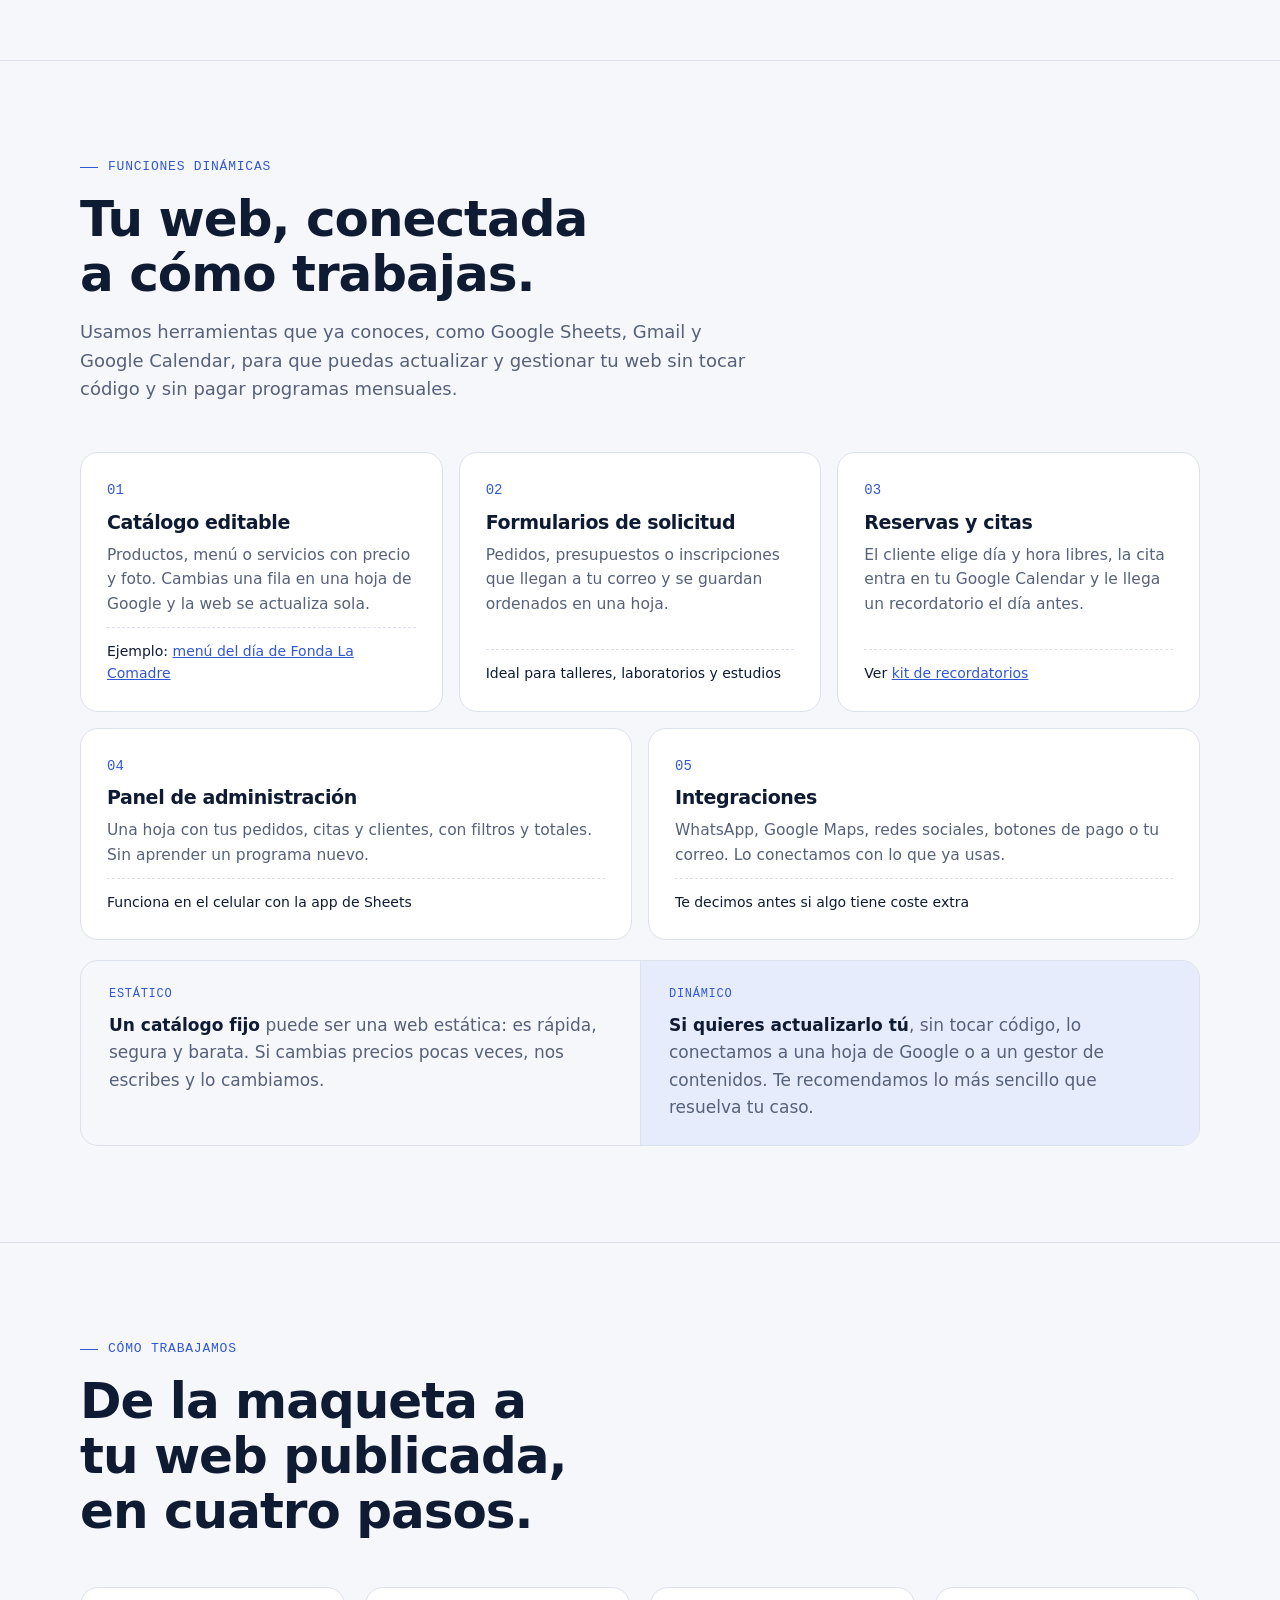
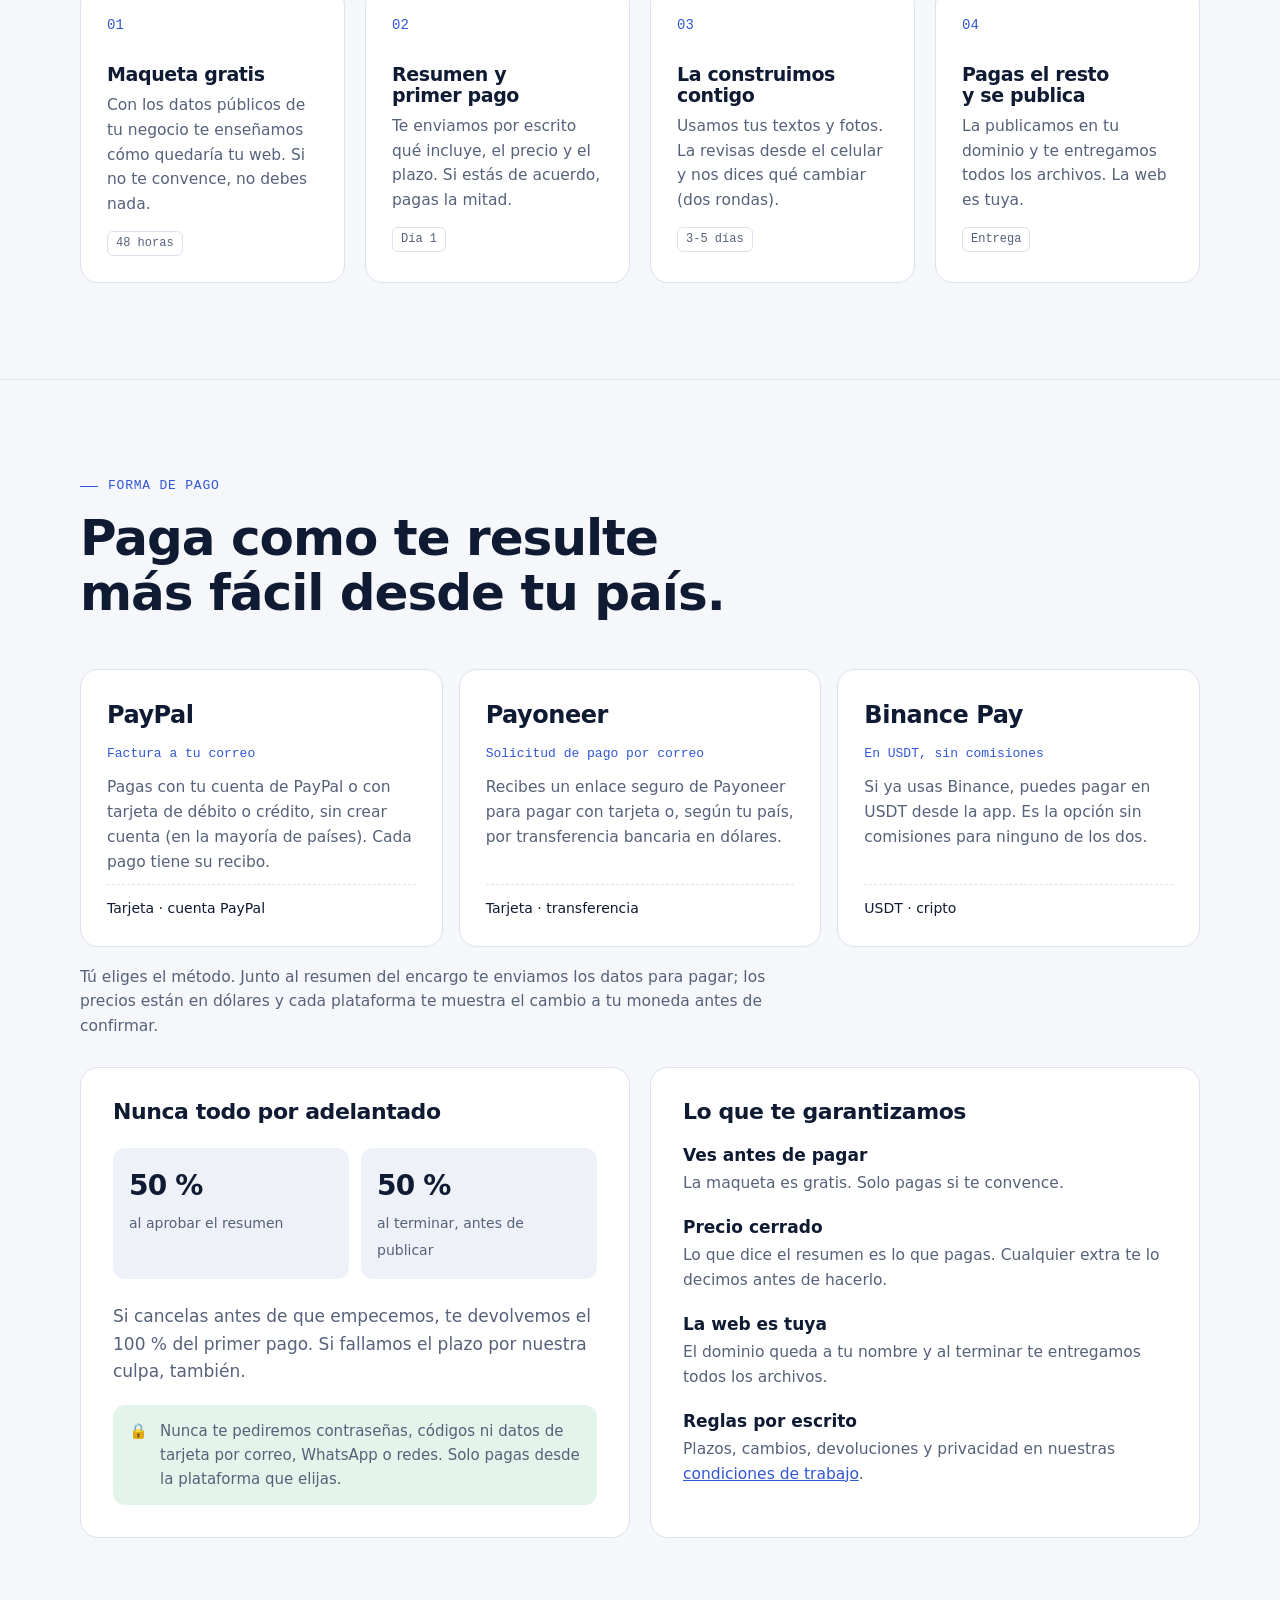
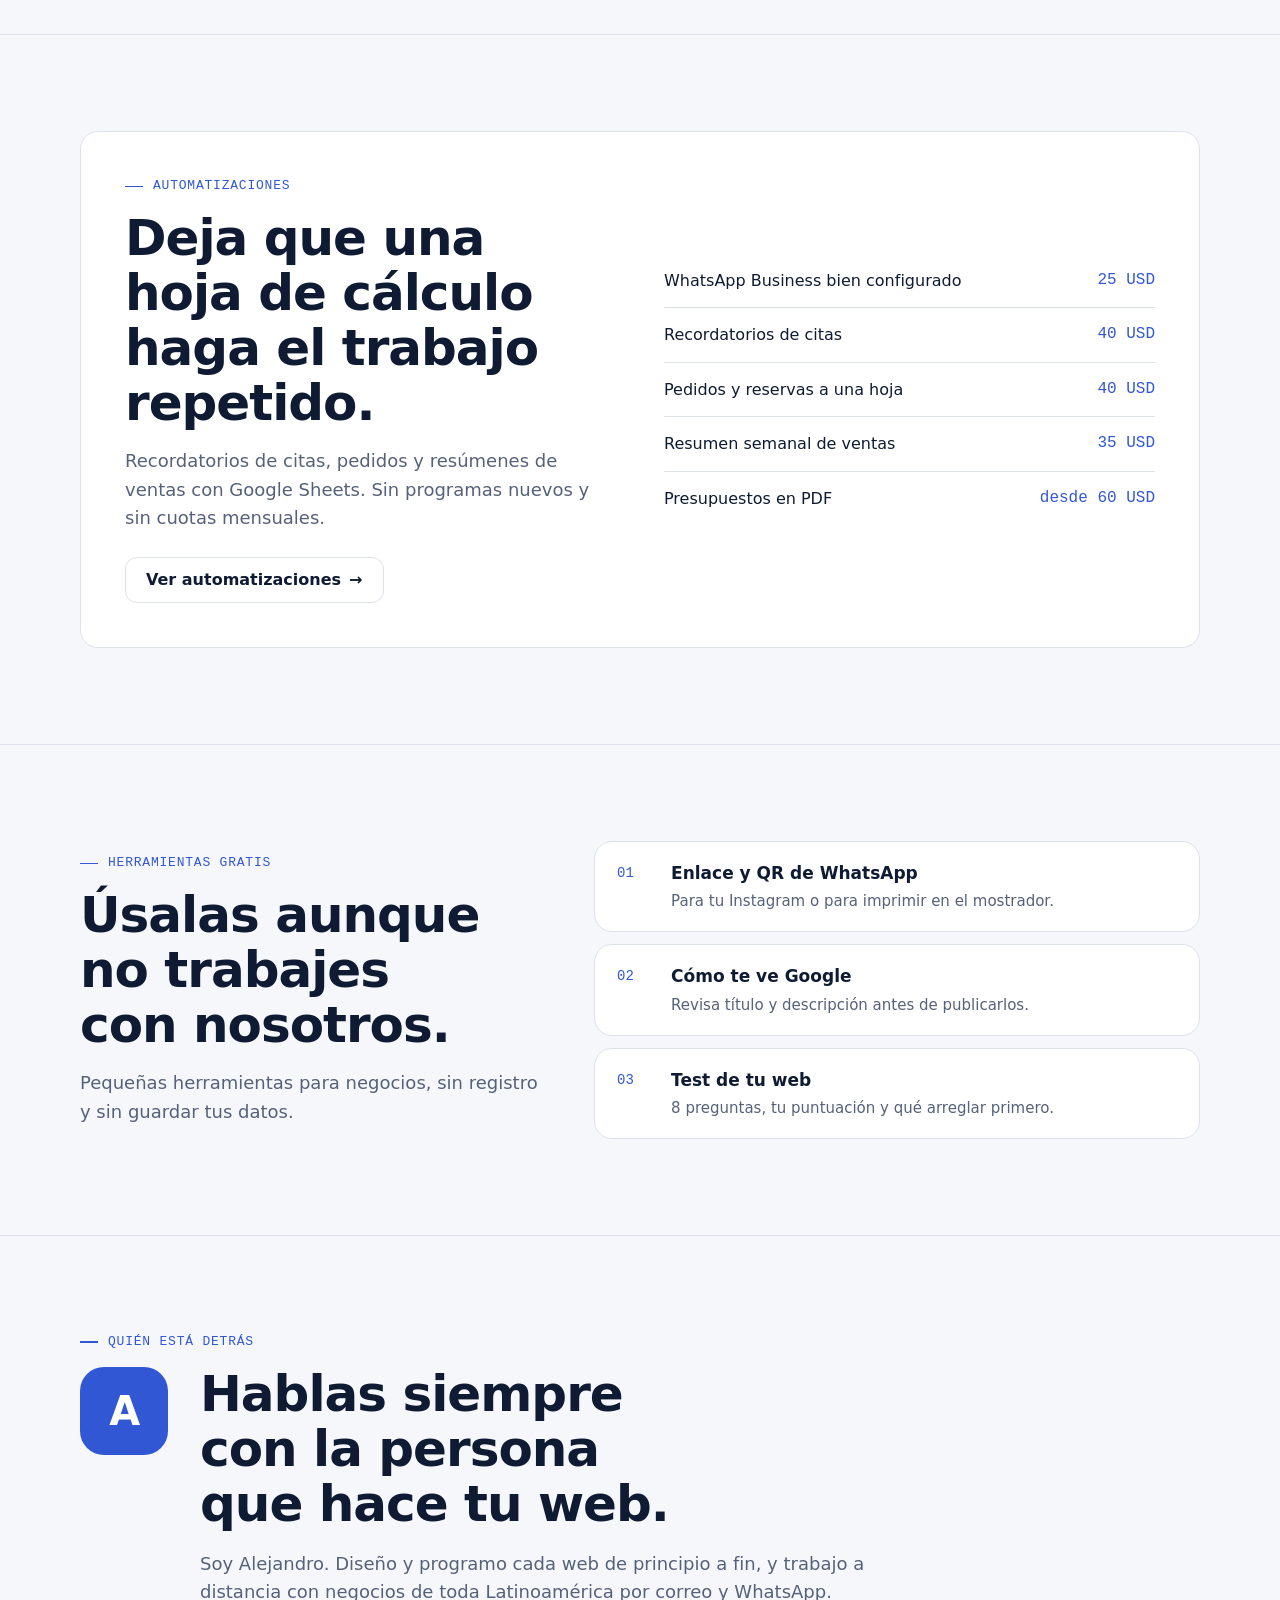
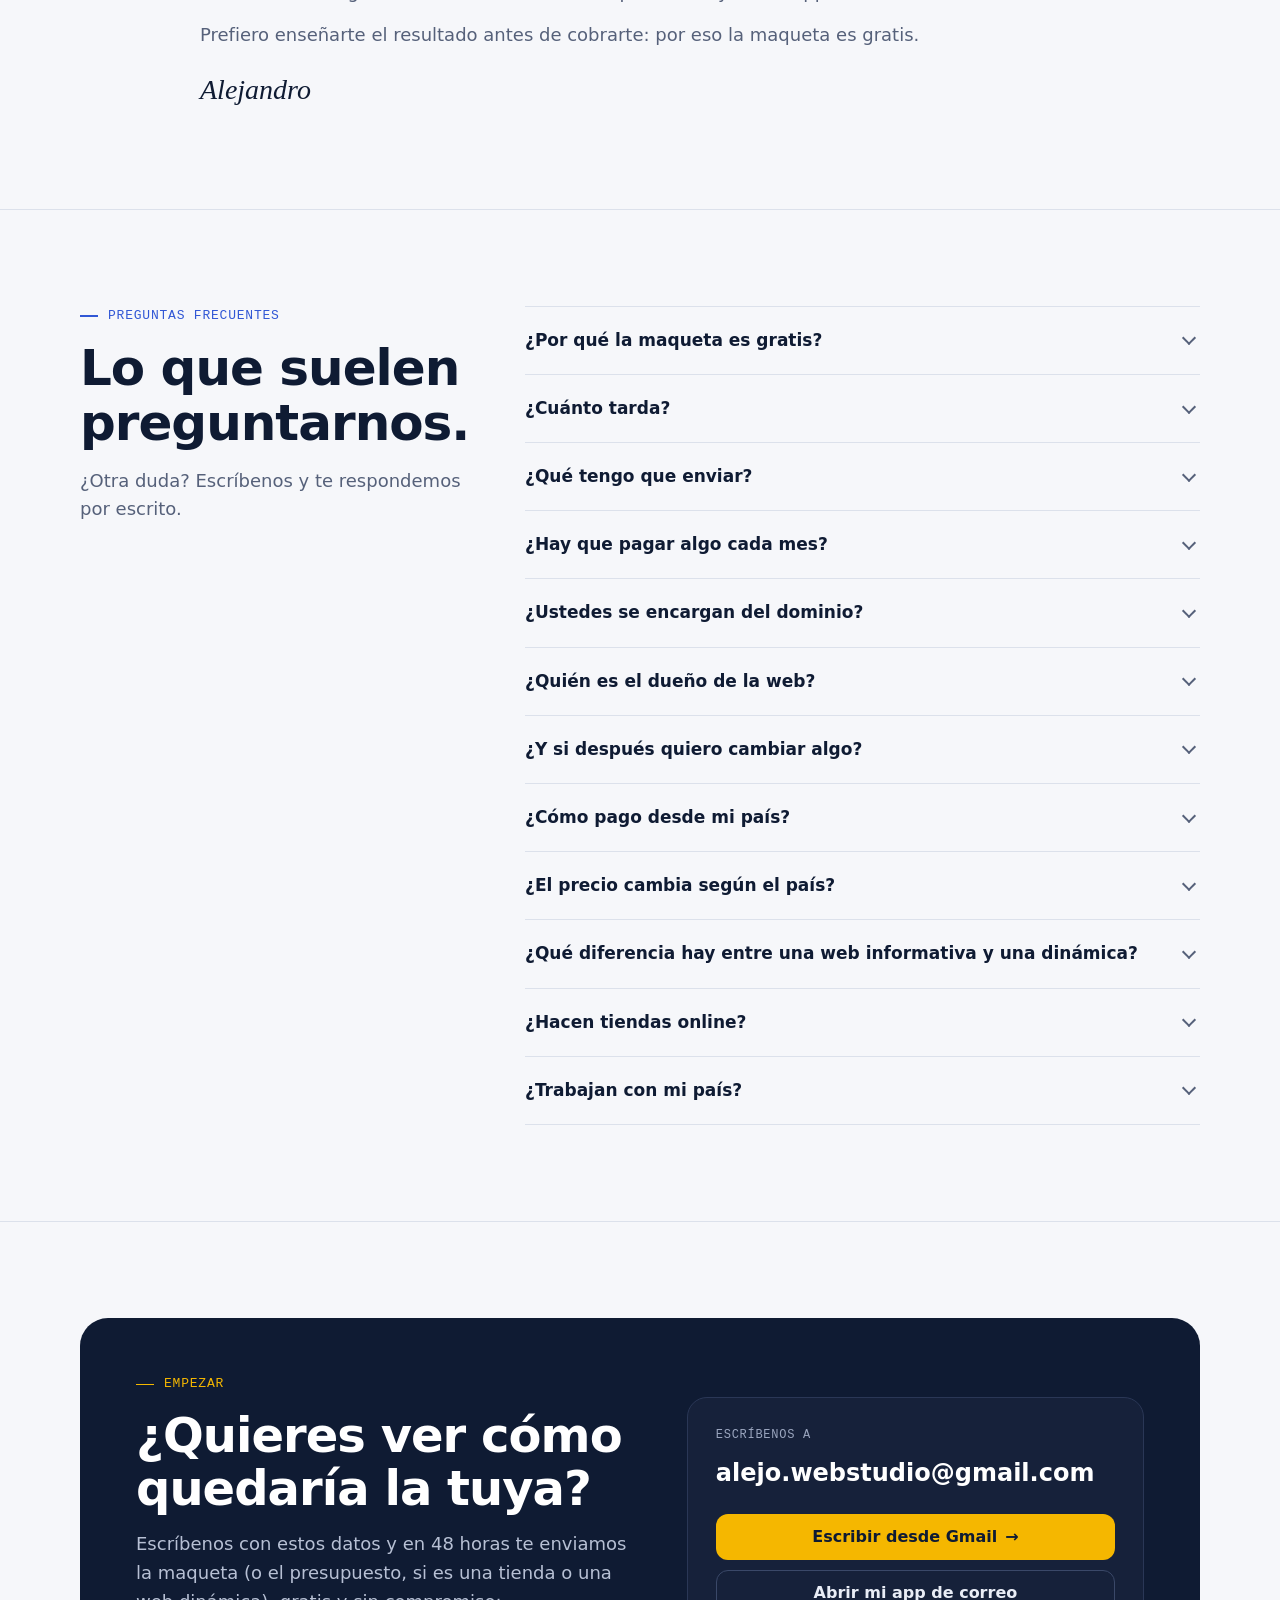
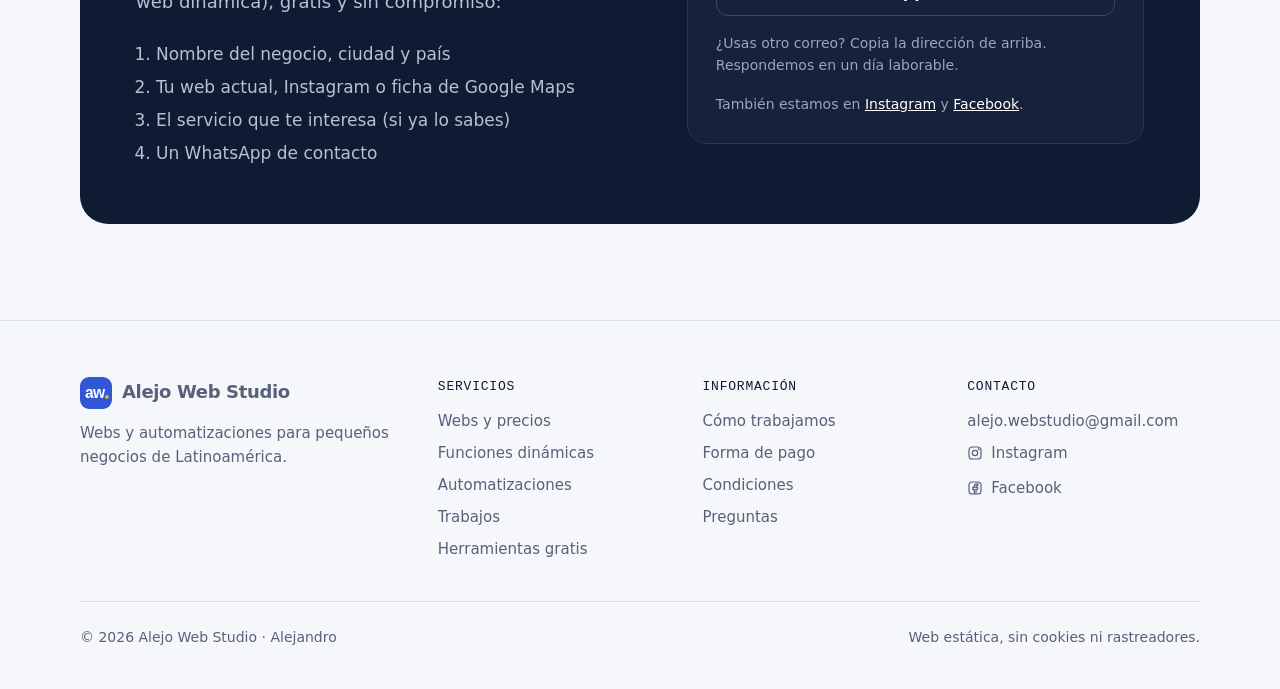
==== commit dd8ccd12: "Add files via upload" ====
--- a/index.html
+++ b/index.html
@@ -1,9 +1,11 @@
 <!doctype html>
 <html lang="es">
 <head>
+<script async src="https://pagead2.googlesyndication.com/pagead/js/adsbygoogle.js?client=ca-pub-4187156130074070"
+     crossorigin="anonymous"></script>
 <meta charset="utf-8">
 <meta name="viewport" content="width=device-width, initial-scale=1, viewport-fit=cover">
-<meta http-equiv="Content-Security-Policy" content="default-src 'self'; style-src 'self' 'unsafe-inline' https://fonts.googleapis.com; font-src https://fonts.gstatic.com; img-src 'self' data:; script-src 'self'; base-uri 'self'; form-action 'none'; object-src 'none'">
+<meta http-equiv="Content-Security-Policy" content="default-src 'self'; style-src 'self' 'unsafe-inline' https://fonts.googleapis.com; font-src https://fonts.gstatic.com; img-src 'self' data:; script-src 'self' https://pagead2.googlesyndication.com; base-uri 'self'; form-action 'none'; object-src 'none'">
 <meta name="referrer" content="strict-origin-when-cross-origin">
 <title>Alejo Web Studio · Webs para pequeños negocios de Latinoamérica</title>
 <meta name="description" content="Webs informativas y dinámicas (catálogo editable, formularios, reservas) para clínicas, veterinarias, talleres y comercios de Latinoamérica. Primero ves una maqueta gratis.">
@@ -467,8 +469,8 @@
         <p class="level mono">Nivel 1 · Renovación</p>
         <h3>Renovar tu web</h3>
         <p class="for">Ya tienes web, pero está caída, vieja, insegura o se ve mal en el celular.</p>
-        <p class="price"><b>80</b><span>USD · pago único</span></p>
-        <p class="price-note">40 al empezar + 40 al terminar</p>
+        <p class="price"><b>60</b><span>USD · pago único</span></p>
+        <p class="price-note">30 al empezar + 30 al terminar</p>
         <ul><li>Diseño nuevo desde cero</li><li>Mantenemos tus textos y tu dominio</li><li>Más rápida y sin nada que hackear</li><li>Botón de WhatsApp y mapa</li><li>Dos rondas de cambios</li></ul>
         <a class="btn btn-ghost" href="https://mail.google.com/mail/?view=cm&amp;fs=1&amp;to=alejo.webstudio@gmail.com&amp;su=Renovar%20mi%20web%20%2880%20USD%29&amp;body=Negocio%3A%0ACiudad%20y%20pa%C3%ADs%3A%0AWeb%20actual%2C%20Instagram%20o%20ficha%20de%20Google%20Maps%3A%0AWhatsApp%3A%0A" target="_blank" rel="noopener">Pedir maqueta de renovación</a>
       </article>
@@ -476,8 +478,8 @@
         <p class="level mono">Nivel 2 · Informativa</p>
         <h3>Web informativa</h3>
         <p class="for">Tu negocio solo está en Google Maps o en redes y necesita su propia web.</p>
-        <p class="price"><b>100</b><span>USD · pago único</span></p>
-        <p class="price-note">50 al empezar + 50 al terminar</p>
+        <p class="price"><b>75</b><span>USD · pago único</span></p>
+        <p class="price-note">38 al empezar + 37 al terminar</p>
         <ul><li>Diseño a medida con tu logo y fotos</li><li>Servicios, precios, horario y mapa</li><li>Botón de WhatsApp y llamada</li><li>Lista para Google, con HTTPS</li><li>Dos rondas de cambios</li></ul>
         <a class="btn btn-ghost" href="https://mail.google.com/mail/?view=cm&amp;fs=1&amp;to=alejo.webstudio@gmail.com&amp;su=Quiero%20una%20web%20informativa%20%28100%20USD%29&amp;body=Negocio%3A%0ACiudad%20y%20pa%C3%ADs%3A%0AWeb%20actual%2C%20Instagram%20o%20ficha%20de%20Google%20Maps%3A%0AWhatsApp%3A%0A" target="_blank" rel="noopener">Pedir maqueta gratis</a>
       </article>
@@ -486,7 +488,7 @@
         <p class="level mono">Nivel 3 · Dinámica</p>
         <h3>Web con funciones dinámicas</h3>
         <p class="for">Todo lo anterior, más funciones que te ahorran trabajo cada día.</p>
-        <p class="price"><span class="from">desde</span><b>130</b><span>USD · pago único</span></p>
+        <p class="price"><span class="from">desde</span><b>110</b><span>USD · pago único</span></p>
         <p class="price-note">Incluye una función; cada función extra, desde 30 USD</p>
         <ul><li>Catálogo de productos o servicios que editas tú</li><li>Formularios que te envían solicitudes</li><li>Reservas y citas en tu Google Calendar</li><li>Panel sencillo para ver pedidos y citas</li><li>Integraciones con tus herramientas</li></ul>
         <a class="btn btn-primary" href="https://mail.google.com/mail/?view=cm&amp;fs=1&amp;to=alejo.webstudio@gmail.com&amp;su=Quiero%20una%20web%20con%20funciones%20din%C3%A1micas&amp;body=Negocio%3A%0ACiudad%20y%20pa%C3%ADs%3A%0AWeb%20actual%2C%20Instagram%20o%20ficha%20de%20Google%20Maps%3A%0AWhatsApp%3A%0AQu%C3%A9%20funci%C3%B3n%20necesito%20%28cat%C3%A1logo%2C%20formulario%2C%20citas%2C%20panel...%29%3A%0A" target="_blank" rel="noopener">Contarnos qué necesitas</a>
@@ -506,9 +508,9 @@
         <h3>Arma tu web y mira el precio al momento.</h3>
         <fieldset><legend>1. Tipo de web</legend>
           <div class="pick" id="cBase">
-            <label><input type="radio" name="base" value="80" data-n="Renovar mi web"><span><b>Renovar</b>80 USD</span></label>
-            <label><input type="radio" name="base" value="100" data-n="Web informativa" checked><span><b>Informativa</b>100 USD</span></label>
-            <label><input type="radio" name="base" value="130" data-n="Web con funciones dinámicas"><span><b>Dinámica</b>desde 130</span></label>
+            <label><input type="radio" name="base" value="60" data-n="Renovar mi web"><span><b>Renovar</b>60 USD</span></label>
+            <label><input type="radio" name="base" value="75" data-n="Web informativa" checked><span><b>Informativa</b>75 USD</span></label>
+            <label><input type="radio" name="base" value="110" data-n="Web con funciones dinámicas"><span><b>Dinámica</b>desde 110</span></label>
             <label><input type="radio" name="base" value="0" data-n="Tienda online o aplicación web"><span><b>Tienda / app</b>a medida</span></label>
           </div>
         </fieldset>
@@ -532,7 +534,7 @@
       </div>
       <aside class="calc-out" aria-live="polite">
         <p class="lbl2">Tu presupuesto</p>
-        <p class="tot2"><b id="cTot">100</b> <span>USD · pago único</span></p>
+        <p class="tot2"><b id="cTot">75</b> <span>USD · pago único</span></p>
         <p class="split2" id="cSplit">50 al empezar + 50 al terminar</p>
         <ul class="lines" id="cLines"></ul>
         <p class="monthly" id="cMon" hidden></p>
